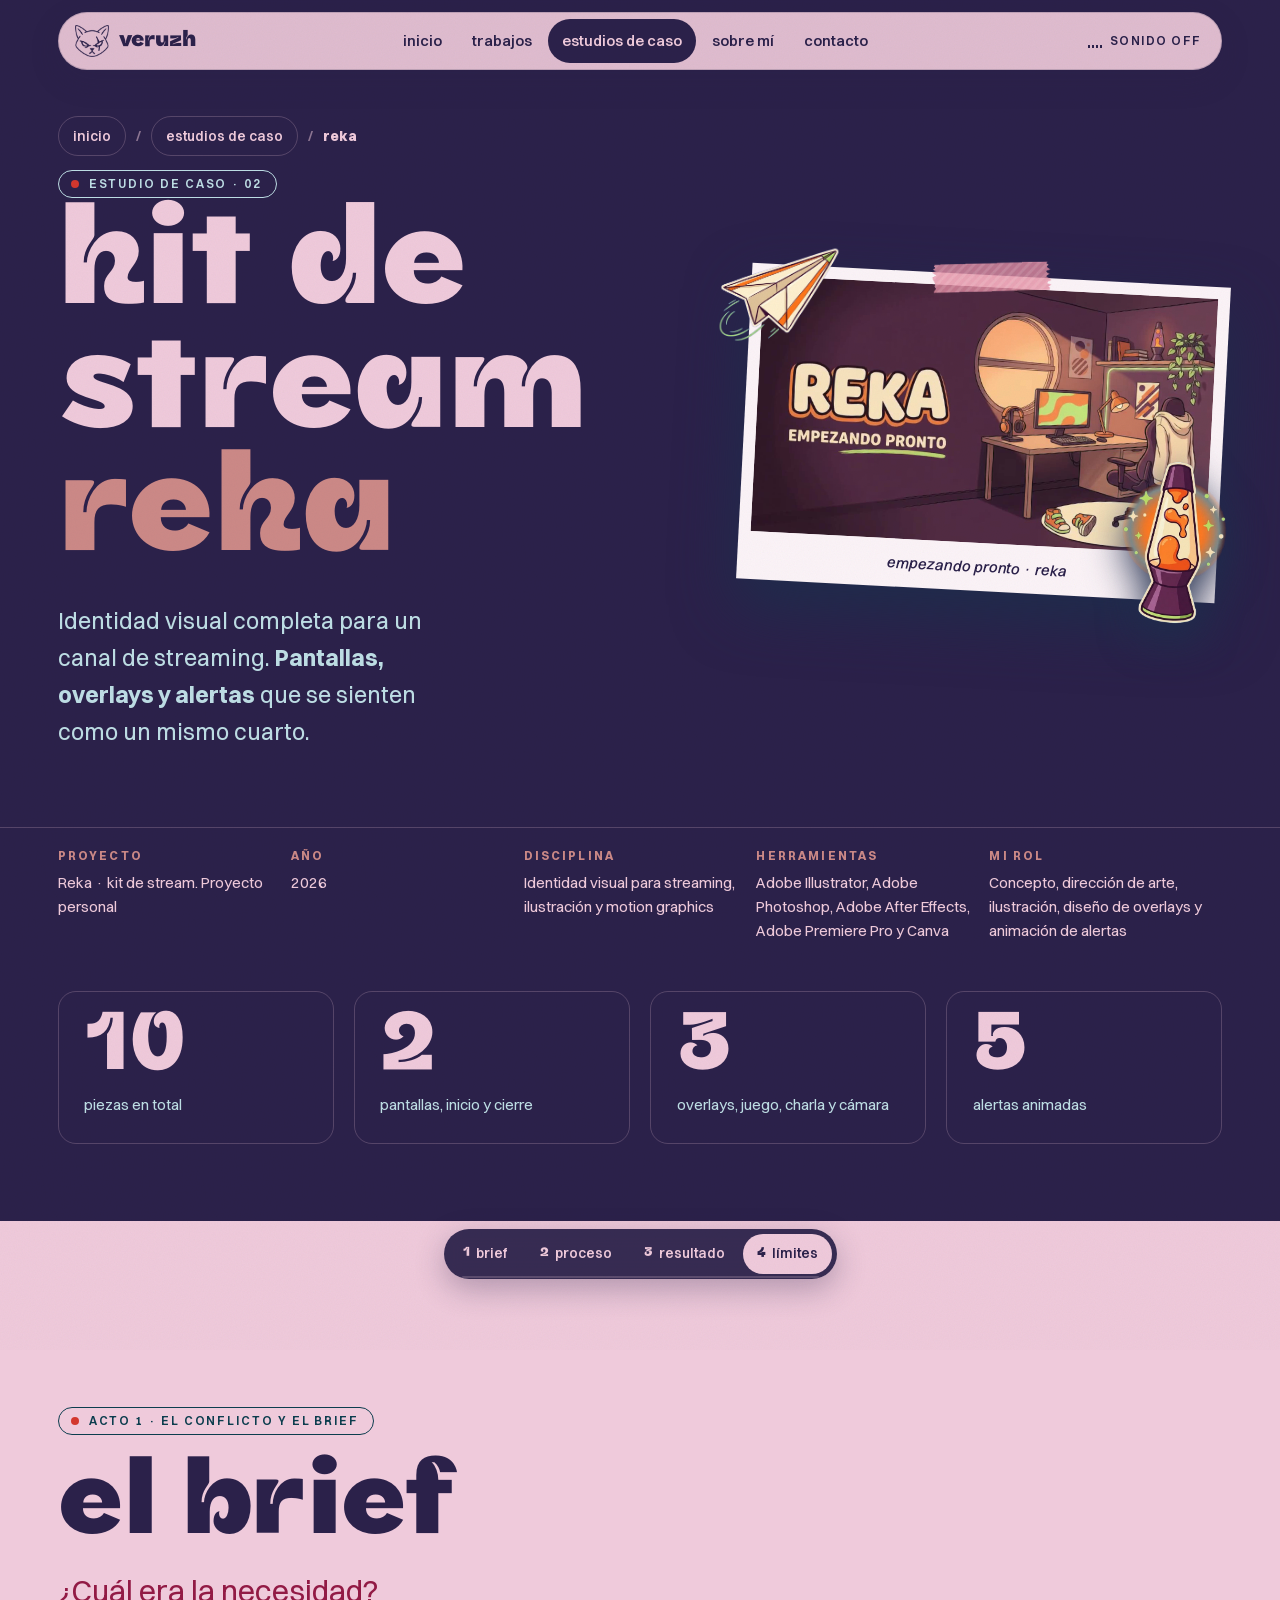
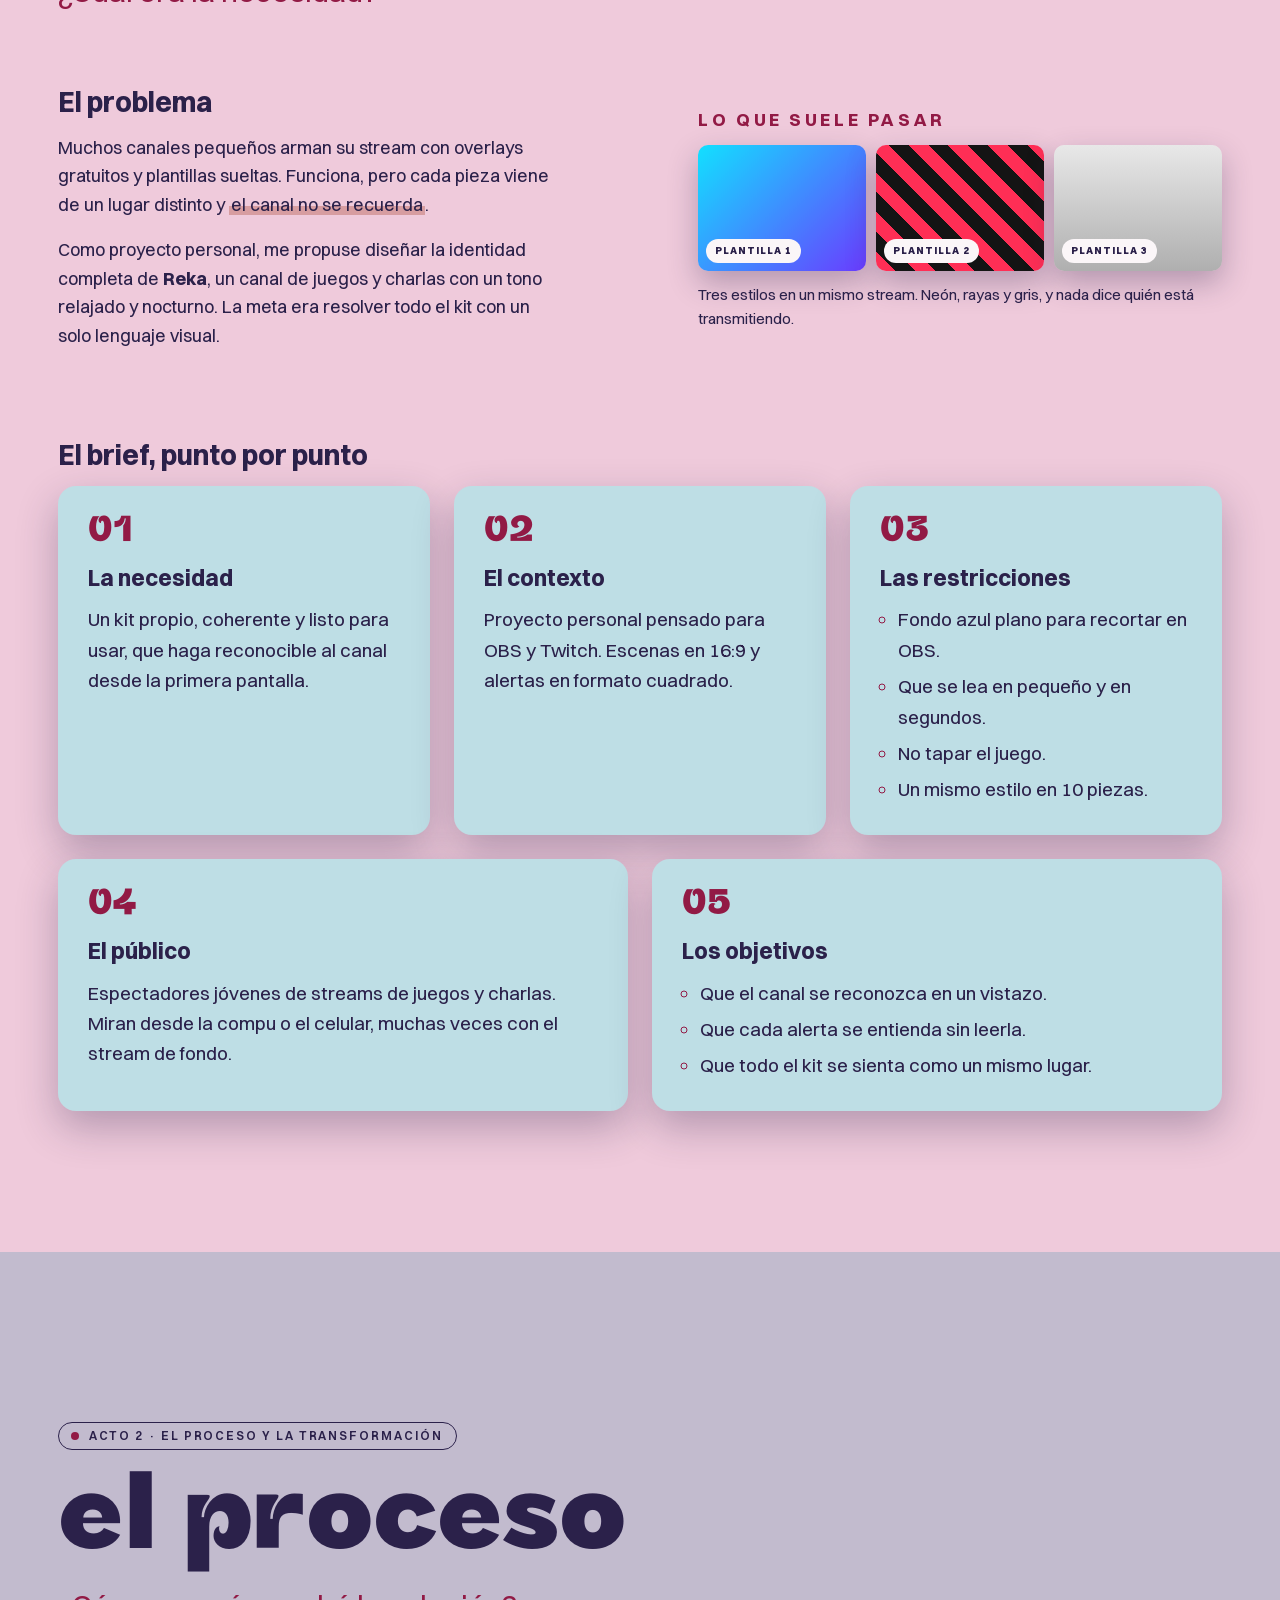
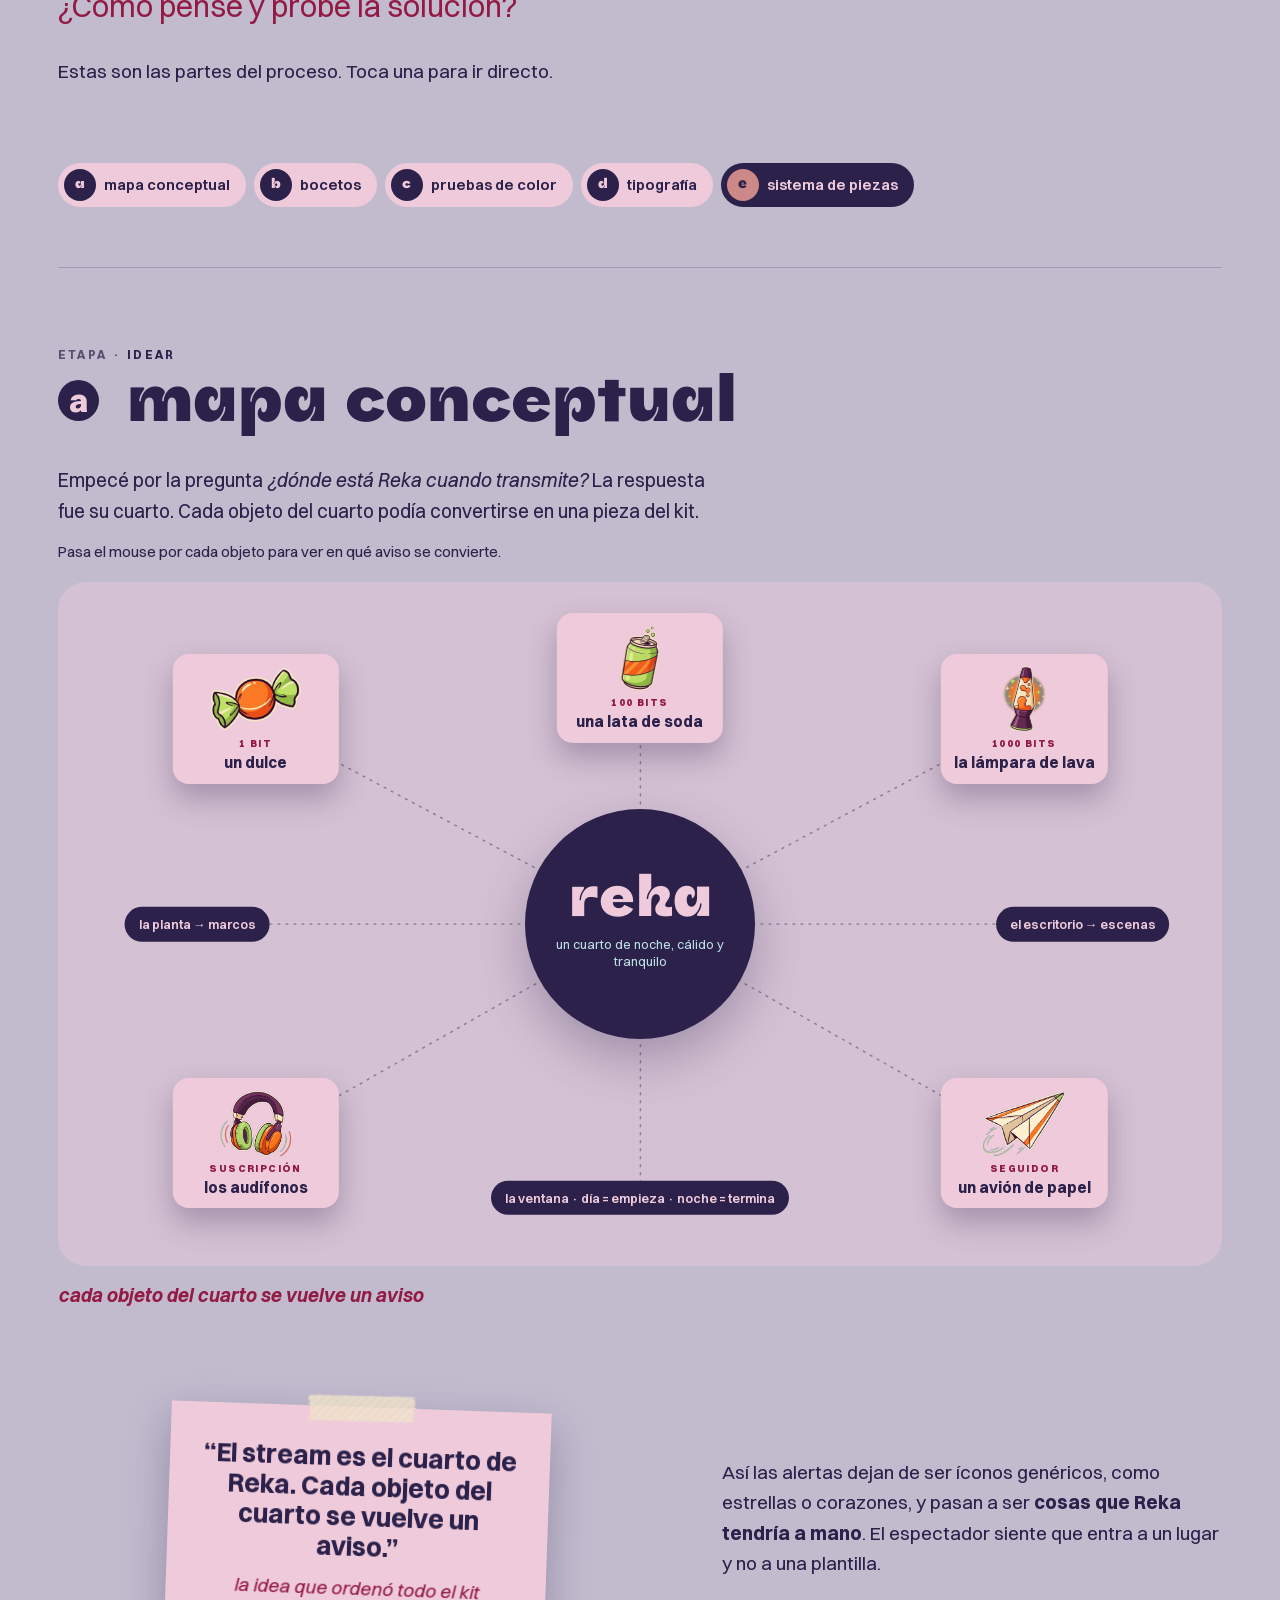
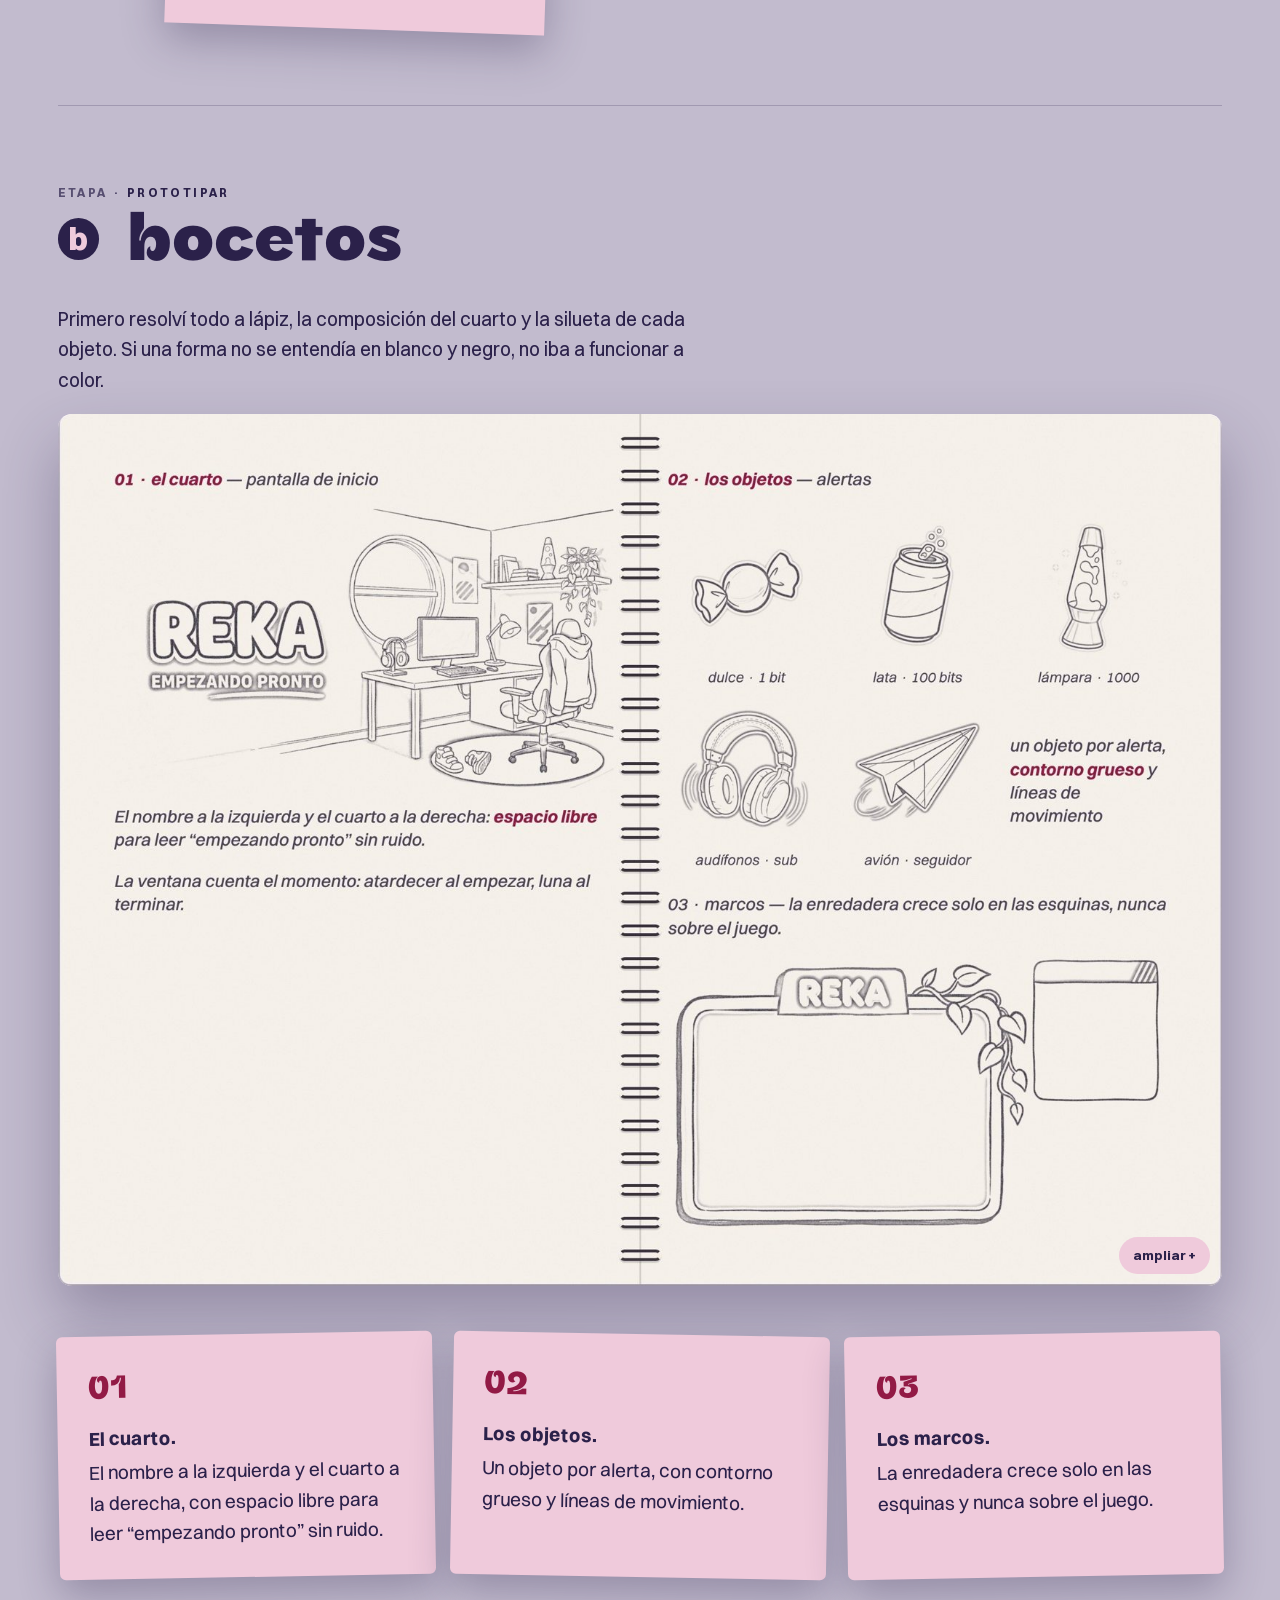
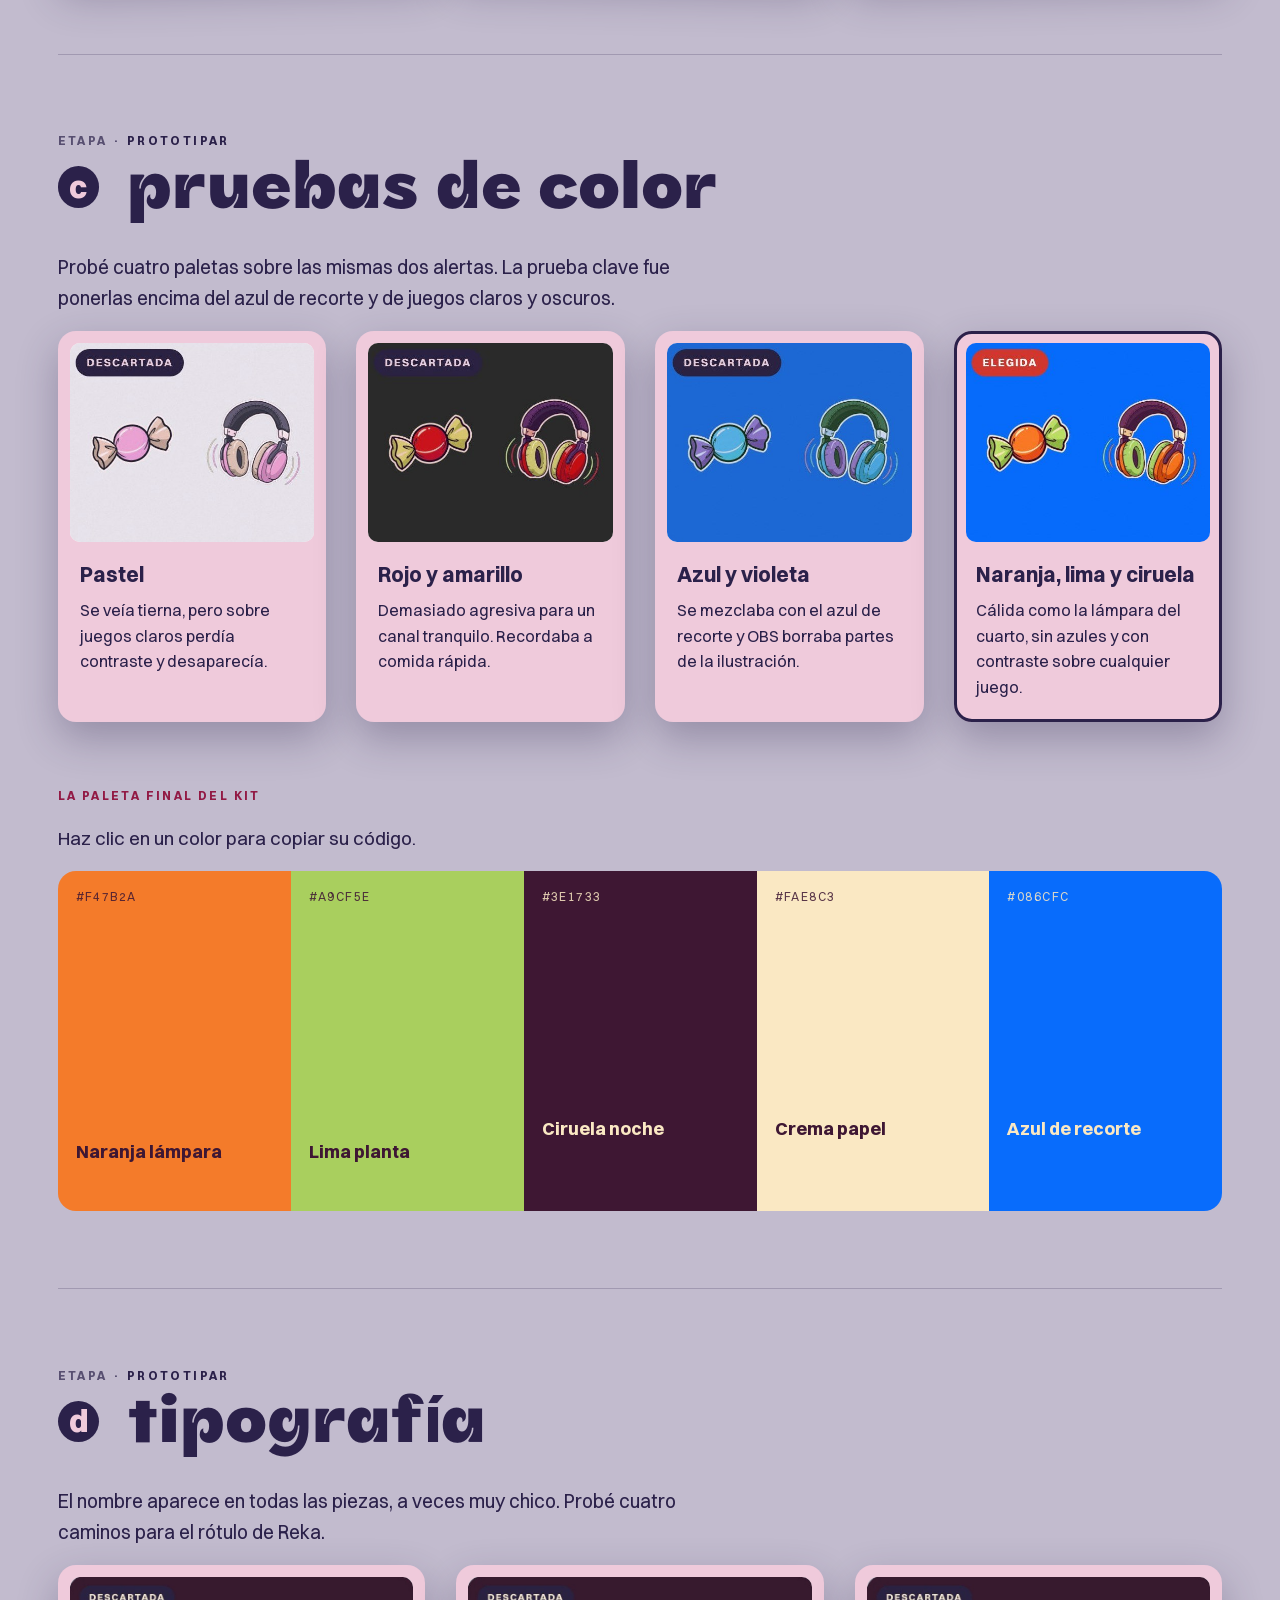
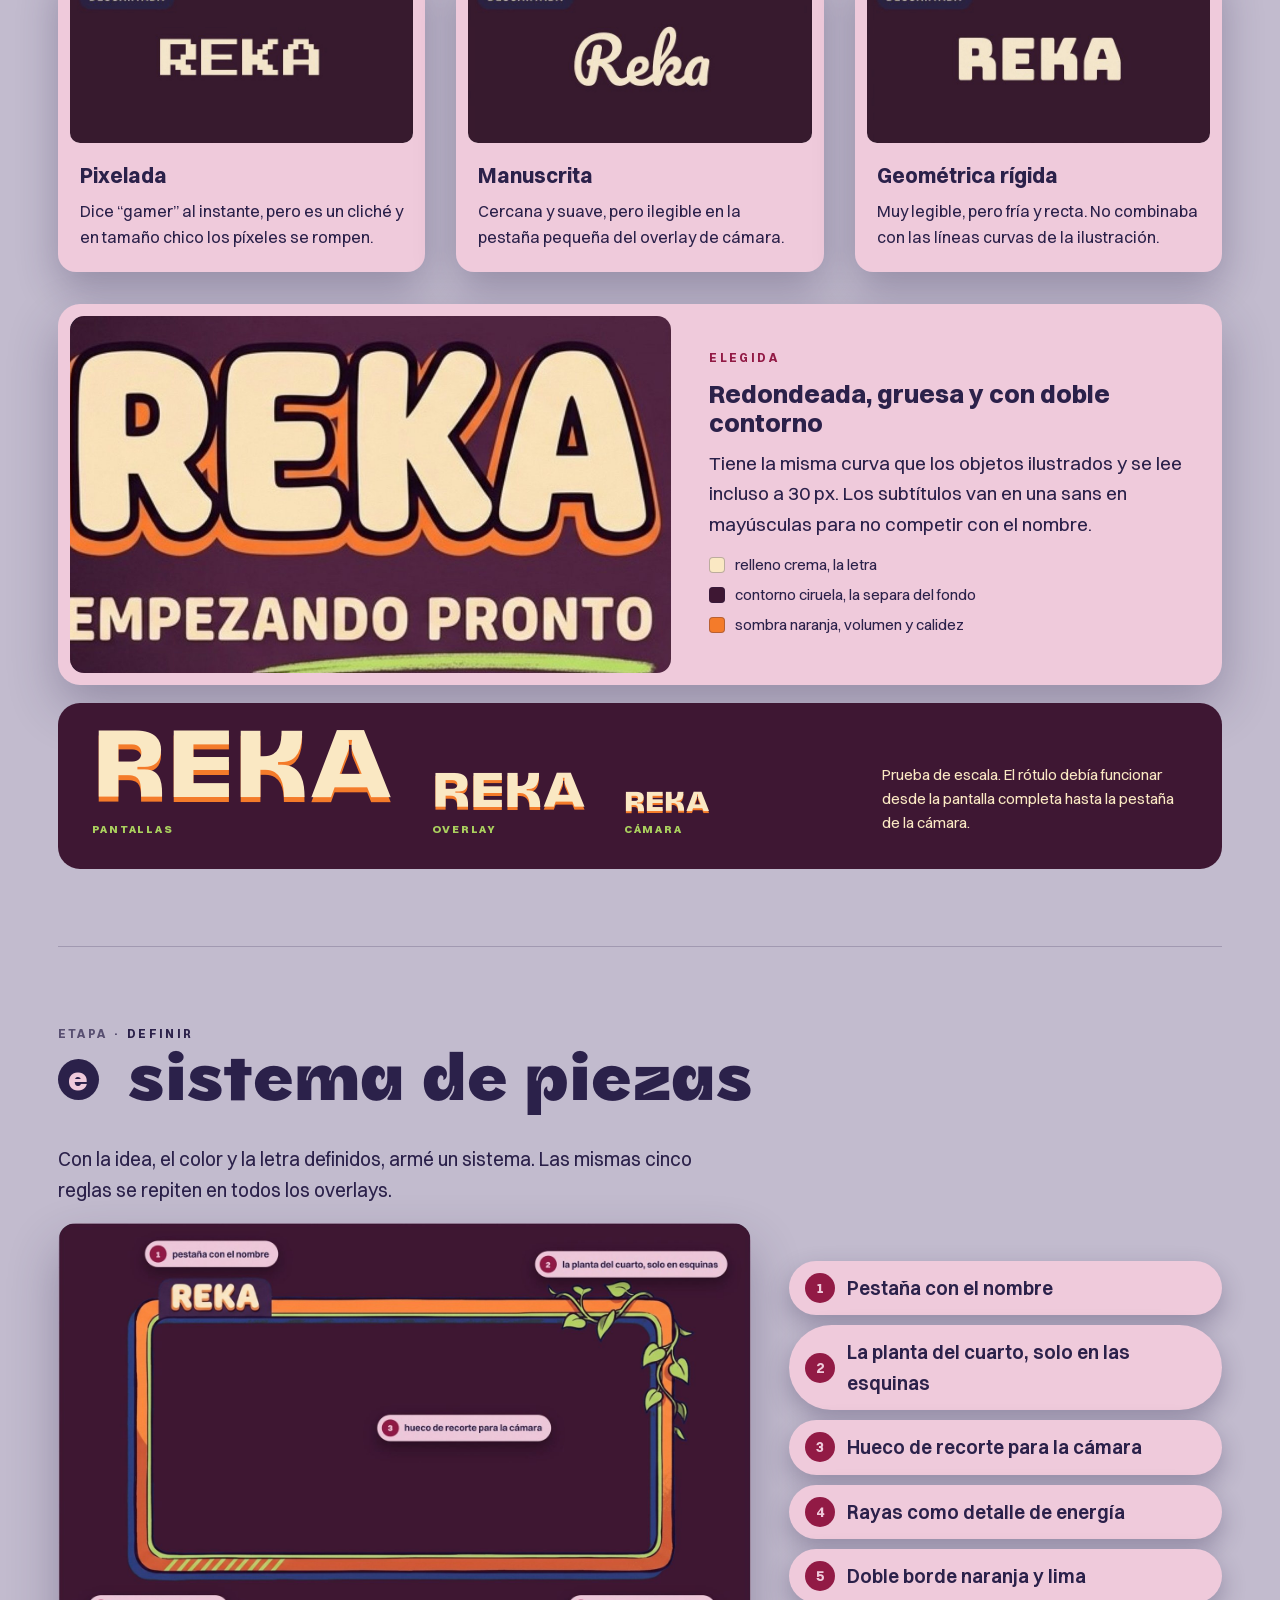
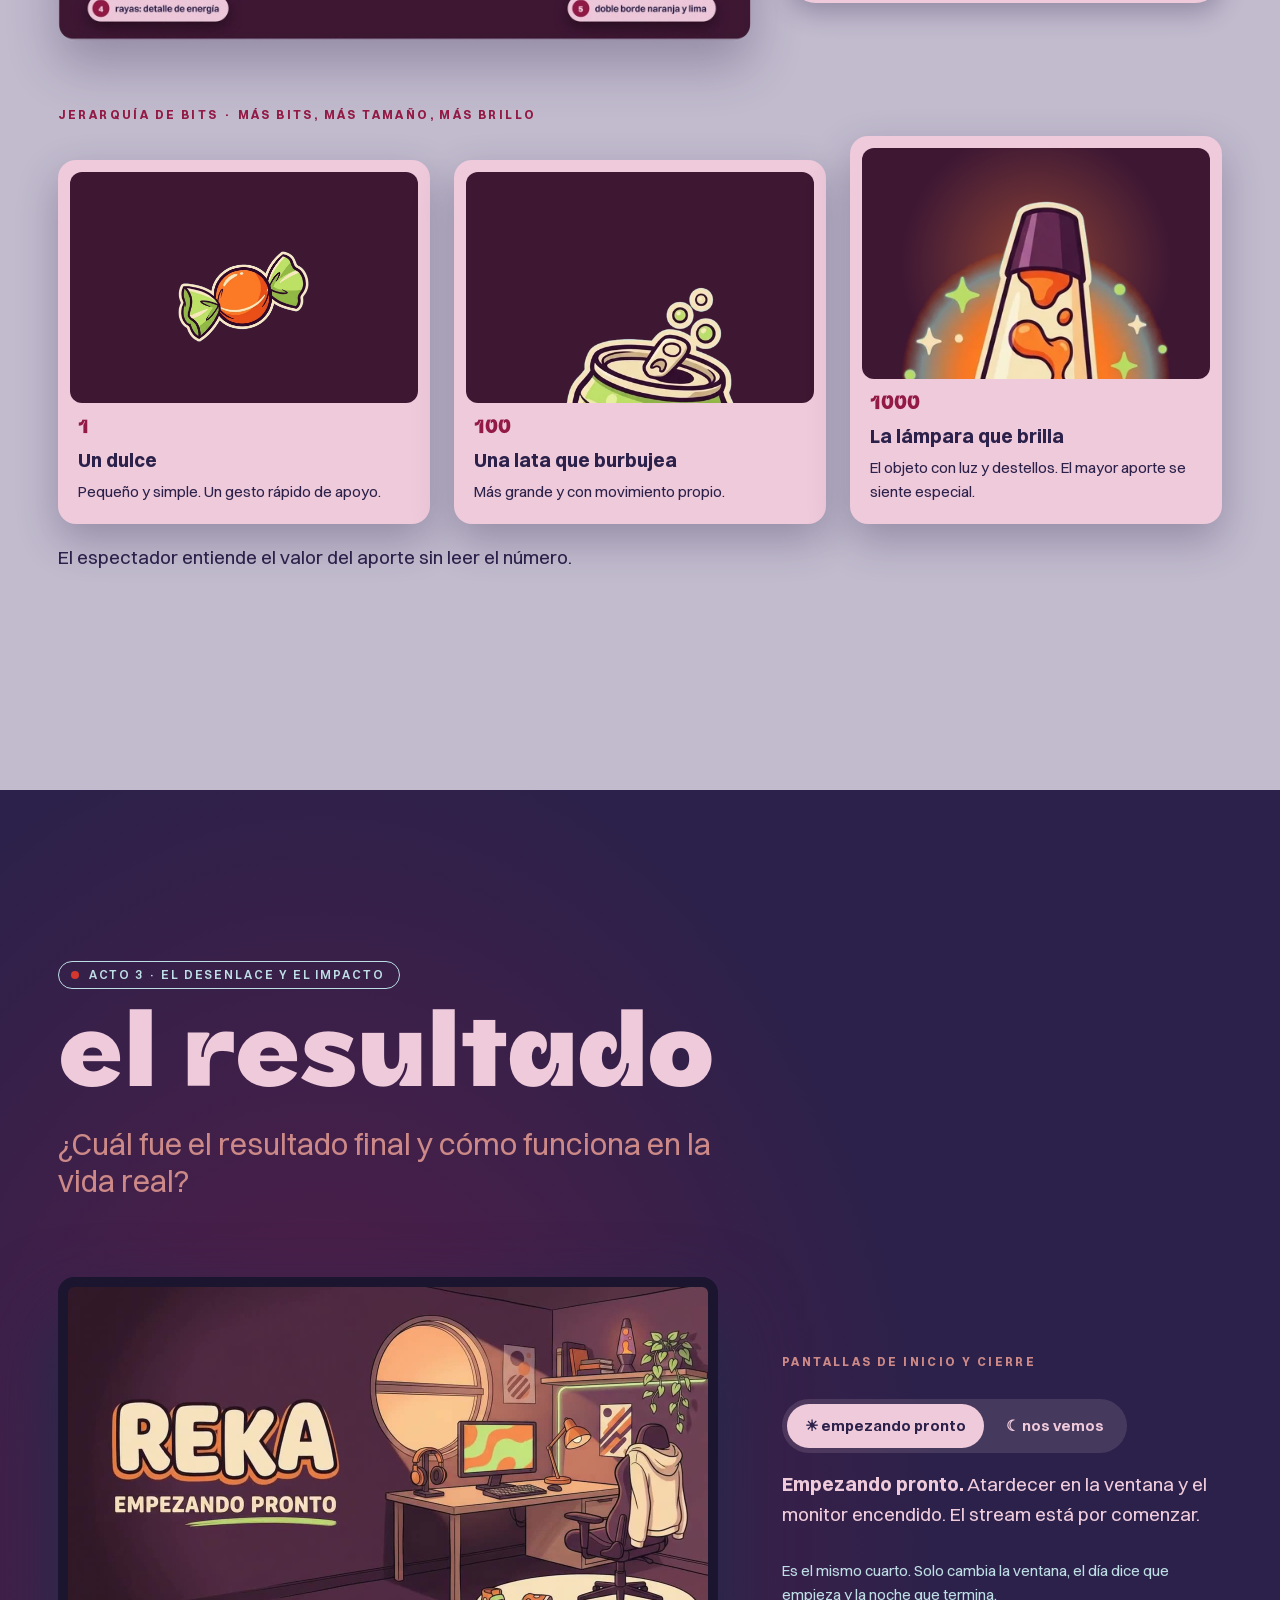
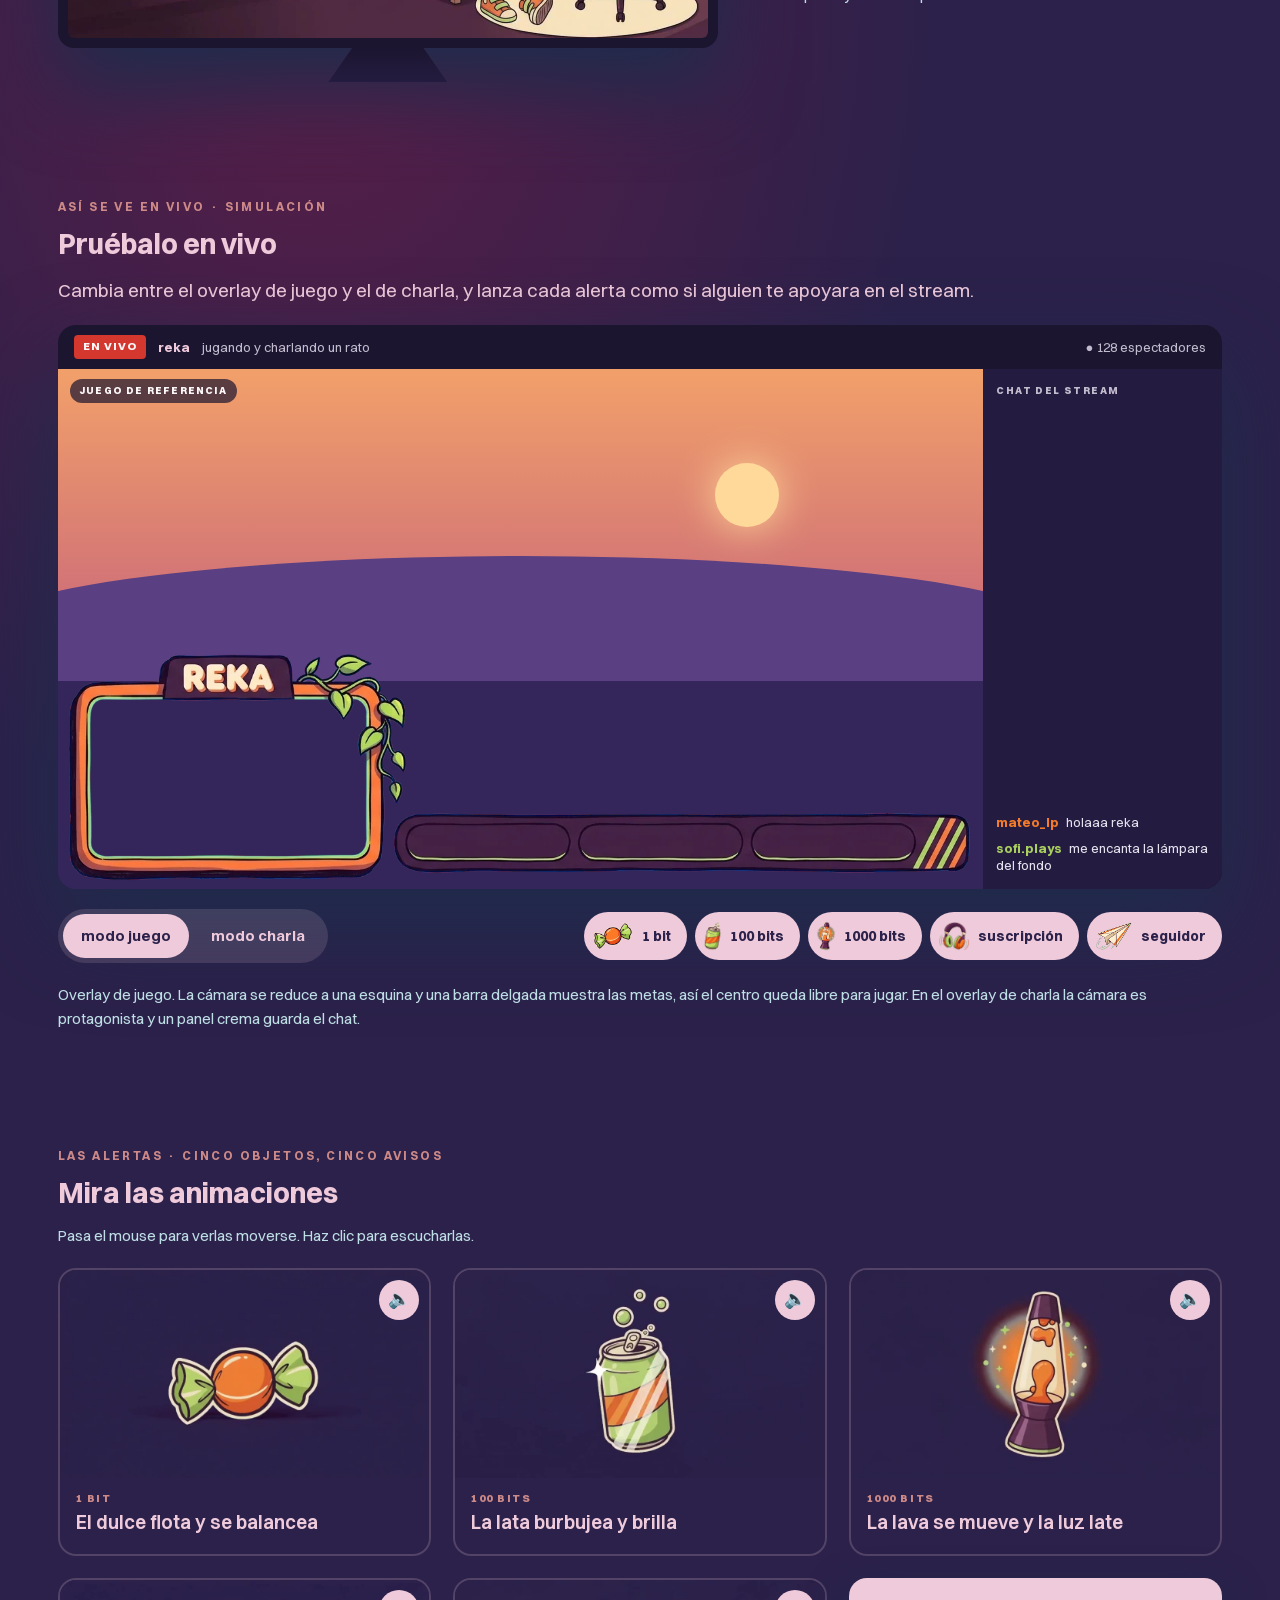
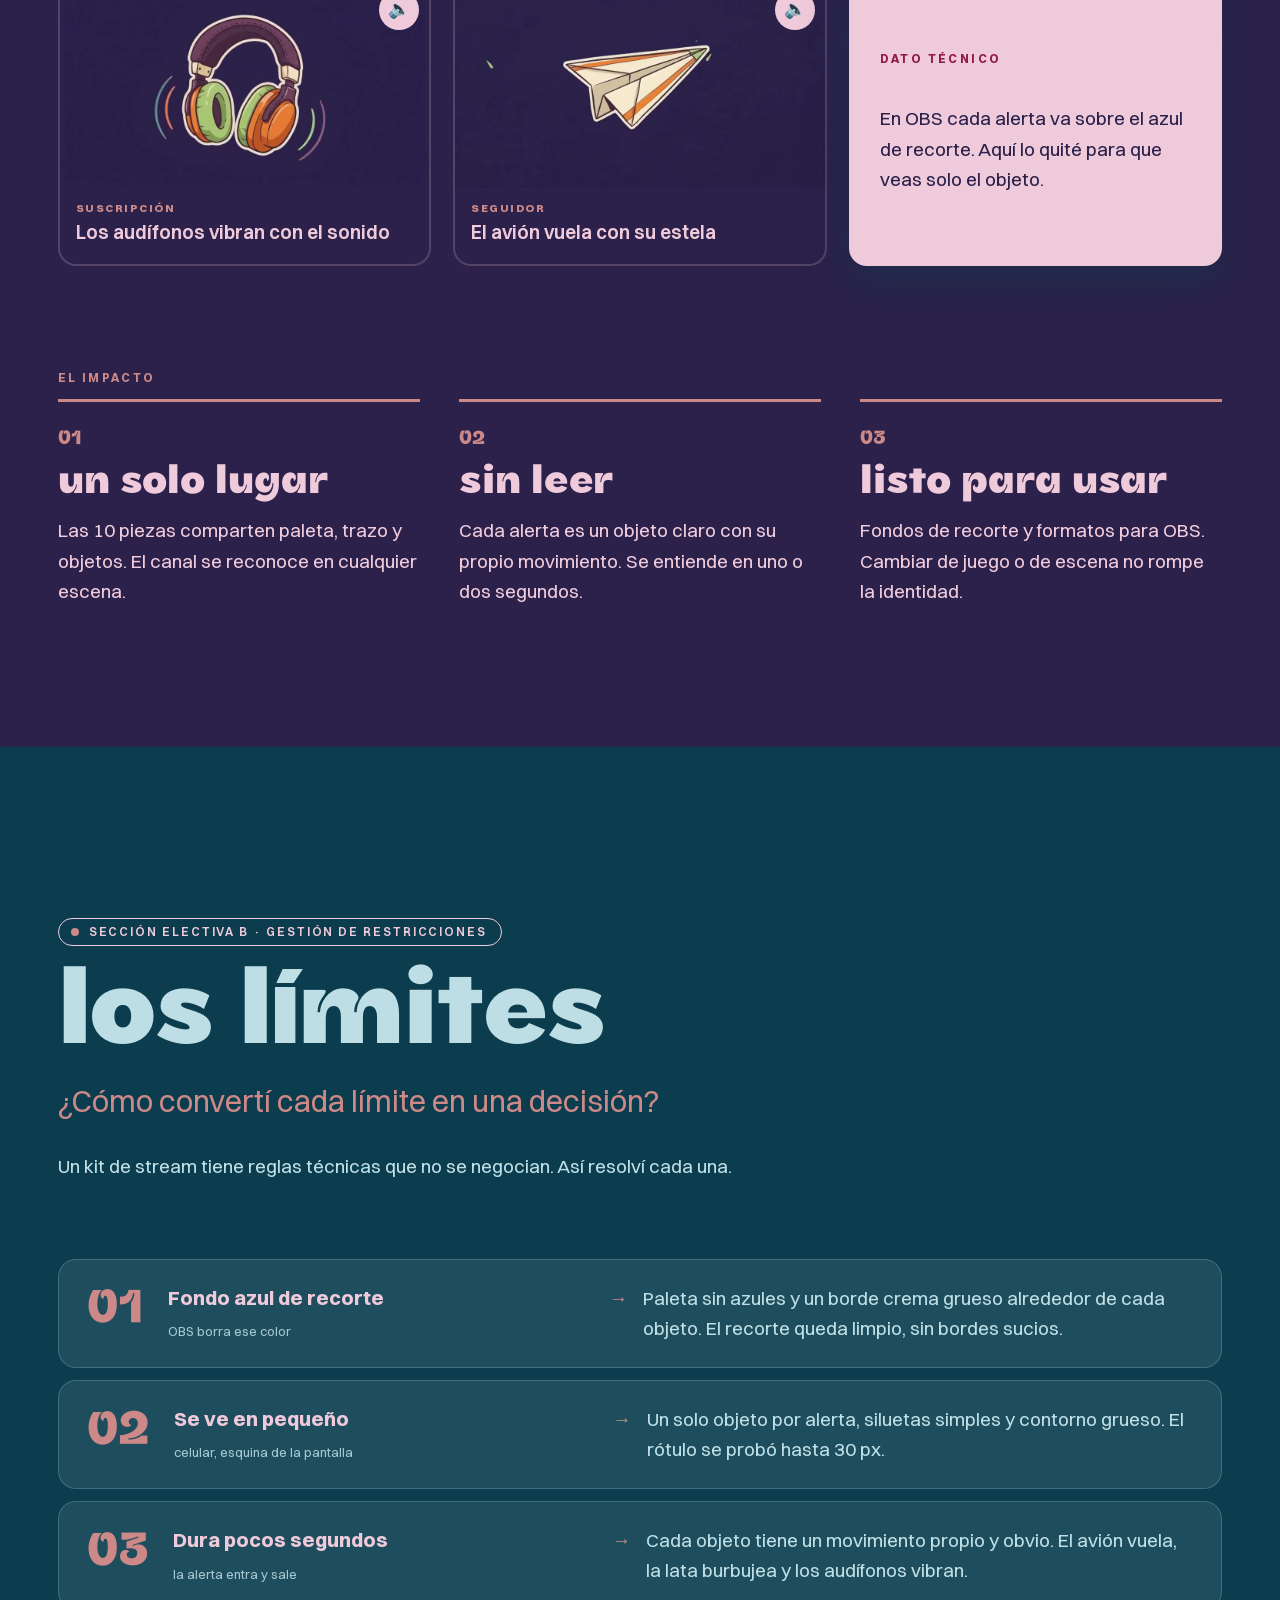
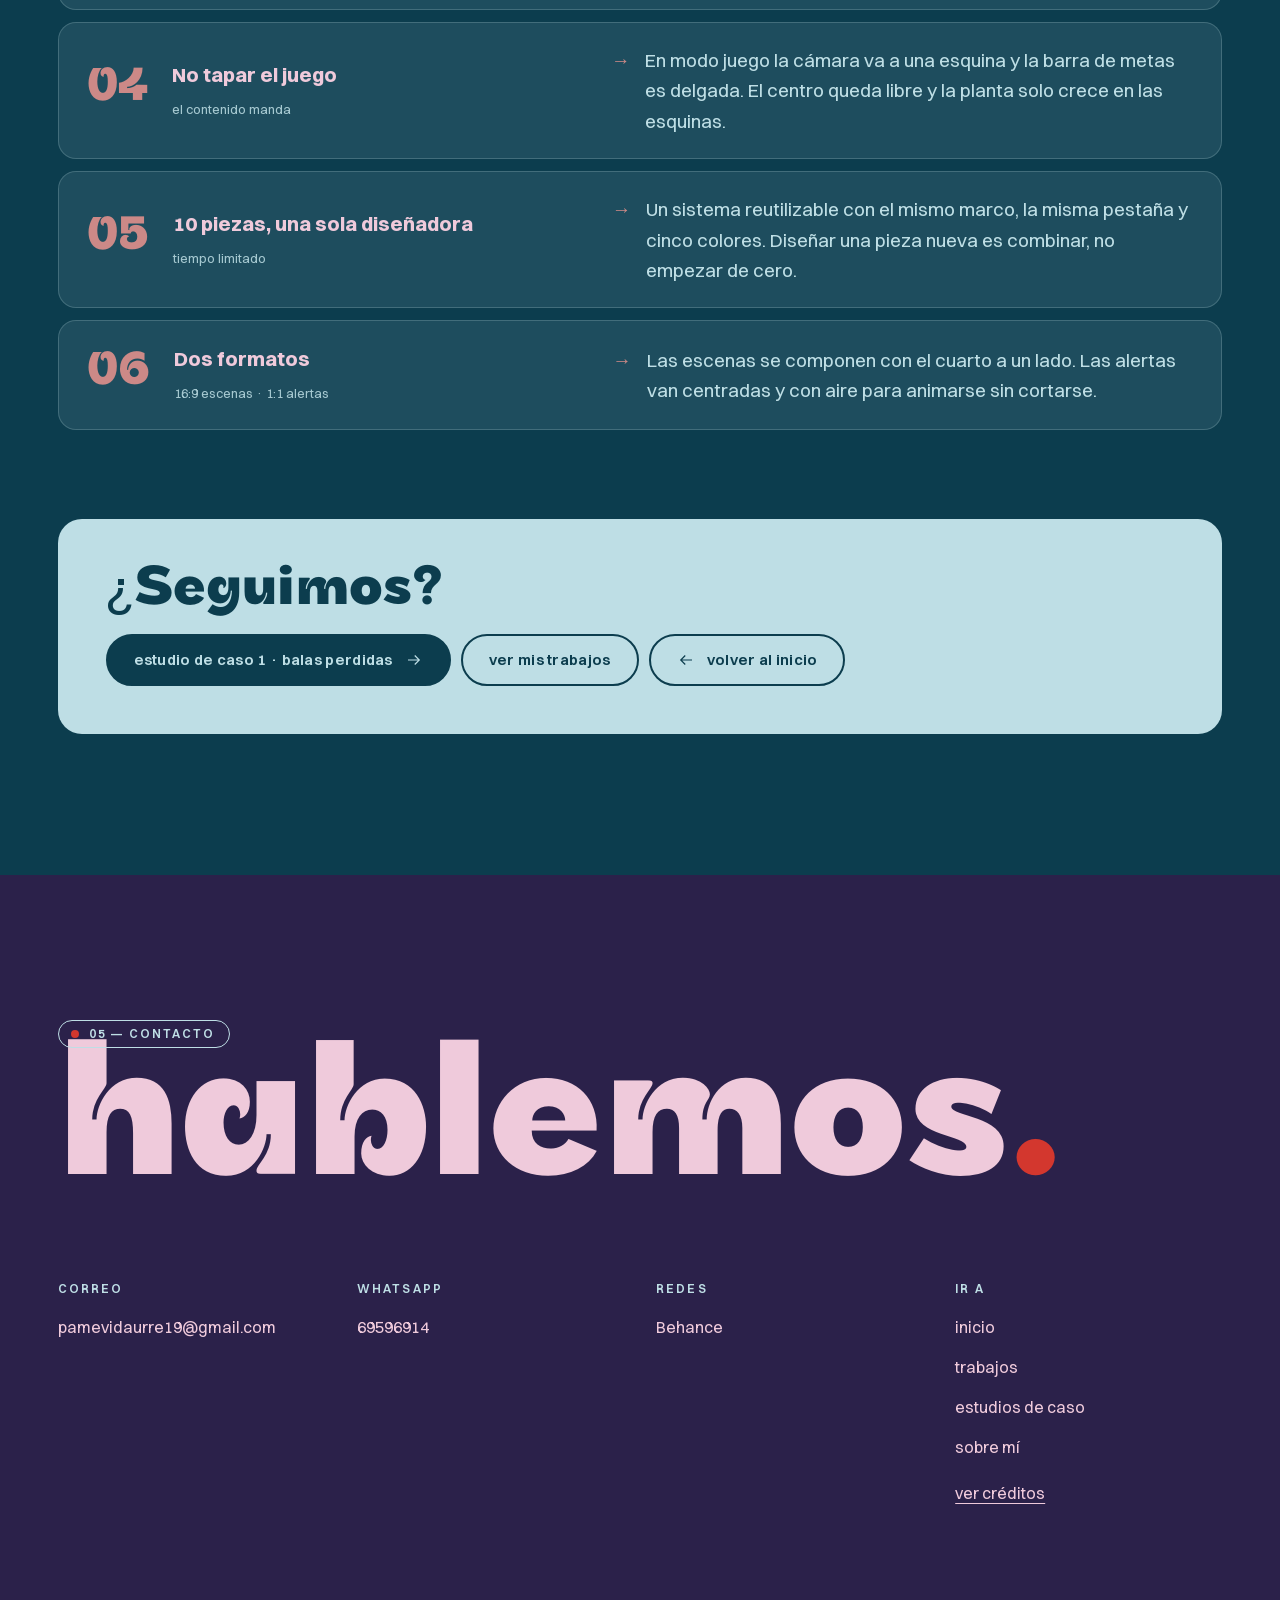
==== estudio-de-caso-2.html @ 67e9c64d "Estudio de caso 2: Reka, kit de stream + link de Behance" ====
<!DOCTYPE html>
<html lang="es">
<head>
  <meta charset="UTF-8">
  <meta name="viewport" content="width=device-width, initial-scale=1, viewport-fit=cover">
  <title>Reka · kit de stream · estudio de caso · veruzh</title>
  <meta name="description" content="Estudio de caso: identidad visual completa para Reka, un canal de streaming. Pantallas, overlays y alertas animadas, por Verónica Vidaurre (veruzh).">
  <meta name="theme-color" content="#2B214A">
  <link rel="icon" href="assets/img/logo/favicon.png">
  <link rel="stylesheet" href="css/base.css">
  <link rel="stylesheet" href="css/caso.css">
  <link rel="stylesheet" href="css/caso2.css">
</head>
<!--
  ESTUDIO DE CASO 2 · Reka, kit de stream
  Misma estructura que el caso 1 (pedida en el PDF de requisitos):
    · Ficha técnica de cabecera
    · Acto 1  El conflicto y el brief      → ¿Cuál era la necesidad?
    · Acto 2  El proceso y transformación  → ¿Cómo pensé y probé la solución?
    · Acto 3  El desenlace y el impacto    → ¿Cómo funciona en la vida real?
    · Sección electiva B · Gestión de restricciones
  Los estilos compartidos están en caso.css; los propios de esta página en caso2.css.
  Los colores del KIT (naranja, lima, ciruela, crema) son contenido del
  proyecto; la interfaz de la web sigue usando solo tu paleta.
-->
<body data-pagina="caso" class="tema-rosa">
<main class="caso caso2">

  <!-- ═══ PORTADA DEL CASO + FICHA TÉCNICA ═══ -->
  <header class="caso-hero tema-indigo">
    <div class="contenedor caso-hero__grid">
      <div class="caso-hero__texto">
        <nav class="migas" aria-label="Estás aquí">
          <a href="index.html">inicio</a><span aria-hidden="true">/</span>
          <a href="index.html#casos">estudios de caso</a><span aria-hidden="true">/</span>
          <span aria-current="page">reka</span>
        </nav>
        <p class="etiqueta">estudio de caso · 02</p>
        <h1 class="titulo-xl caso-hero__titulo"><span class="barrido">kit de</span> <span class="barrido">stream</span> <span class="barrido reka-nombre">reka</span></h1>
        <p class="caso-hero__bajada revela">Identidad visual completa para un canal de streaming. <b>Pantallas, overlays y alertas</b> que se sienten como un mismo cuarto.</p>
      </div>
      <div class="revela reka-hero__foto" data-retraso="1">
        <figure class="polaroid polaroid--hero">
          <video class="reka-hero__video" src="assets/video/reka-pantalla-inicio.mp4" poster="assets/img/posters/reka-pantalla-inicio.jpg" muted loop playsinline autoplay preload="metadata" aria-label="Pantalla de inicio animada del kit Reka"></video>
          <figcaption>empezando pronto · reka</figcaption>
        </figure>
        <img class="reka-hero__lampara flotar" src="assets/img/reka/lampara.webp" alt="" aria-hidden="true" width="373" height="560">
        <img class="reka-hero__avion" src="assets/img/reka/avion.webp" alt="" aria-hidden="true" width="560" height="442">
      </div>
    </div>

    <!-- Ficha técnica de cabecera (requisito 3 del PDF) -->
    <dl class="contenedor ficha-caso ficha-caso--5 revela">
      <div><dt>Proyecto</dt><dd>Reka · kit de stream. Proyecto personal</dd></div>
      <div><dt>Año</dt><dd>2026</dd></div>
      <div><dt>Disciplina</dt><dd>Identidad visual para streaming, ilustración y motion graphics</dd></div>
      <div><dt>Herramientas</dt><dd>Adobe Illustrator, Adobe Photoshop, Adobe After Effects, Adobe Premiere Pro y Canva</dd></div>
      <div><dt>Mi rol</dt><dd>Concepto, dirección de arte, ilustración, diseño de overlays y animación de alertas</dd></div>
    </dl>
    <ul class="contenedor cifras">
      <li class="revela"><b data-cuenta="10">10</b><span>piezas en total</span></li>
      <li class="revela" data-retraso="1"><b data-cuenta="2">2</b><span>pantallas, inicio y cierre</span></li>
      <li class="revela" data-retraso="2"><b data-cuenta="3">3</b><span>overlays, juego, charla y cámara</span></li>
      <li class="revela" data-retraso="3"><b data-cuenta="5">5</b><span>alertas animadas</span></li>
    </ul>
  </header>

  <!-- ═══ BARRA DE ACTOS ═══ -->
  <nav class="actos" aria-label="Partes del estudio de caso">
    <div class="actos__pastilla">
      <a href="#acto1"><b>1</b> brief</a>
      <a href="#acto2"><b>2</b> proceso</a>
      <a href="#acto3"><b>3</b> resultado</a>
      <a href="#limites"><b>4</b> límites</a>
      <span class="actos__barra" aria-hidden="true"><span></span></span>
    </div>
  </nav>

  <!-- ═══════════════ ACTO 1 · EL CONFLICTO Y EL BRIEF ═══════════════ -->
  <section class="acto tema-rosa" id="acto1" data-acto="0">
    <div class="contenedor">
      <header class="acto__cabeza">
        <p class="etiqueta">acto 1 · el conflicto y el brief</p>
        <h2 class="titulo-l"><span class="barrido">el brief</span></h2>
        <p class="acto__pregunta revela">¿Cuál era la necesidad?</p>
      </header>

      <div class="problema">
        <div class="revela">
          <h3 class="subtitulo">El problema</h3>
          <p>Muchos canales pequeños arman su stream con overlays gratuitos y plantillas sueltas. Funciona, pero cada pieza viene de un lugar distinto y <mark>el canal no se recuerda</mark>.</p>
          <p>Como proyecto personal, me propuse diseñar la identidad completa de <b>Reka</b>, un canal de juegos y charlas con un tono relajado y nocturno. La meta era resolver todo el kit con un solo lenguaje visual.</p>
        </div>
        <figure class="plantillas revela" data-retraso="1">
          <p class="mini-titulo">lo que suele pasar</p>
          <div class="plantillas__fila" aria-hidden="true">
            <span class="plantilla plantilla--neon"><i>plantilla 1</i></span>
            <span class="plantilla plantilla--rayas"><i>plantilla 2</i></span>
            <span class="plantilla plantilla--gris"><i>plantilla 3</i></span>
          </div>
          <figcaption>Tres estilos en un mismo stream. Neón, rayas y gris, y nada dice quién está transmitiendo.</figcaption>
        </figure>
      </div>

      <h3 class="subtitulo revela">El brief, punto por punto</h3>
      <ol class="brief">
        <li class="ficha-brief revela">
          <span class="ficha-brief__n">01</span>
          <h4>La necesidad</h4>
          <p>Un kit propio, coherente y listo para usar, que haga reconocible al canal desde la primera pantalla.</p>
        </li>
        <li class="ficha-brief revela" data-retraso="1">
          <span class="ficha-brief__n">02</span>
          <h4>El contexto</h4>
          <p>Proyecto personal pensado para OBS y Twitch. Escenas en 16:9 y alertas en formato cuadrado.</p>
        </li>
        <li class="ficha-brief revela" data-retraso="2">
          <span class="ficha-brief__n">03</span>
          <h4>Las restricciones</h4>
          <ul>
            <li>Fondo azul plano para recortar en OBS.</li>
            <li>Que se lea en pequeño y en segundos.</li>
            <li>No tapar el juego.</li>
            <li>Un mismo estilo en 10 piezas.</li>
          </ul>
        </li>
        <li class="ficha-brief revela">
          <span class="ficha-brief__n">04</span>
          <h4>El público</h4>
          <p>Espectadores jóvenes de streams de juegos y charlas. Miran desde la compu o el celular, muchas veces con el stream de fondo.</p>
        </li>
        <li class="ficha-brief revela" data-retraso="1">
          <span class="ficha-brief__n">05</span>
          <h4>Los objetivos</h4>
          <ul>
            <li>Que el canal se reconozca en un vistazo.</li>
            <li>Que cada alerta se entienda sin leerla.</li>
            <li>Que todo el kit se sienta como un mismo lugar.</li>
          </ul>
        </li>
      </ol>
    </div>
  </section>

  <!-- ═══════════════ ACTO 2 · EL PROCESO ═══════════════ -->
  <section class="acto tema-lila" id="acto2" data-acto="1">
    <div class="contenedor">
      <header class="acto__cabeza">
        <p class="etiqueta">acto 2 · el proceso y la transformación</p>
        <h2 class="titulo-l"><span class="barrido">el proceso</span></h2>
        <p class="acto__pregunta revela">¿Cómo pensé y probé la solución?</p>
        <p class="revela">Estas son las partes del proceso. Toca una para ir directo.</p>
      </header>

      <nav class="indice revela" aria-label="Partes del proceso">
        <a href="#mapa"><b>a</b> mapa conceptual</a>
        <a href="#bocetos"><b>b</b> bocetos</a>
        <a href="#color"><b>c</b> pruebas de color</a>
        <a href="#tipografia"><b>d</b> tipografía</a>
        <a href="#sistema"><b>e</b> sistema de piezas</a>
      </nav>

      <!-- a · MAPA CONCEPTUAL: el cuarto de Reka -->
      <div class="parte" id="mapa">
        <p class="parte__etapa">idear</p>
        <h3 class="parte__titulo revela"><b>a</b> mapa conceptual</h3>
        <p class="parte__intro revela">Empecé por la pregunta <em>¿dónde está Reka cuando transmite?</em> La respuesta fue su cuarto. Cada objeto del cuarto podía convertirse en una pieza del kit.</p>
        <p class="revela pista-oscura">
          <span class="solo-mouse">Pasa el mouse por cada objeto para ver en qué aviso se convierte.</span>
          <span class="solo-tactil">Toca cada objeto para ver en qué aviso se convierte.</span>
        </p>
        <div class="cuarto revela" data-cuarto>
          <svg class="cuarto__lineas" viewBox="0 0 100 100" preserveAspectRatio="none" aria-hidden="true">
            <line x1="50" y1="50" x2="17" y2="20"/><line x1="50" y1="50" x2="50" y2="14"/><line x1="50" y1="50" x2="83" y2="20"/>
            <line x1="50" y1="50" x2="17" y2="82"/><line x1="50" y1="50" x2="83" y2="82"/>
            <line x1="50" y1="50" x2="12" y2="50"/><line x1="50" y1="50" x2="88" y2="50"/><line x1="50" y1="50" x2="50" y2="90"/>
          </svg>
          <div class="cuarto__centro"><b>reka</b><span>un cuarto de noche, cálido y tranquilo</span></div>
          <button type="button" class="objeto-mapa" style="--x:17%;--y:20%" data-dice="Un dulce pequeño y simple. Es un gesto rápido de apoyo."><img src="assets/img/reka/dulce.webp" alt="" width="560" height="400"><small>1 bit</small><b>un dulce</b></button>
          <button type="button" class="objeto-mapa" style="--x:50%;--y:14%" data-dice="Una lata de soda que burbujea. Más grande y con movimiento propio."><img src="assets/img/reka/lata.webp" alt="" width="352" height="560"><small>100 bits</small><b>una lata de soda</b></button>
          <button type="button" class="objeto-mapa" style="--x:83%;--y:20%" data-dice="La lámpara de lava brilla. El mayor aporte se siente especial."><img src="assets/img/reka/lampara.webp" alt="" width="373" height="560"><small>1000 bits</small><b>la lámpara de lava</b></button>
          <button type="button" class="objeto-mapa" style="--x:17%;--y:82%" data-dice="Los audífonos vibran con el sonido cuando alguien se suscribe."><img src="assets/img/reka/audifonos.webp" alt="" width="560" height="515"><small>suscripción</small><b>los audífonos</b></button>
          <button type="button" class="objeto-mapa" style="--x:83%;--y:82%" data-dice="Un avión de papel vuela con su estela para cada nuevo seguidor."><img src="assets/img/reka/avion.webp" alt="" width="560" height="442"><small>seguidor</small><b>un avión de papel</b></button>
          <span class="chip-mapa" style="--x:12%;--y:50%">la planta → marcos</span>
          <span class="chip-mapa" style="--x:88%;--y:50%">el escritorio → escenas</span>
          <span class="chip-mapa" style="--x:50%;--y:90%">la ventana · día = empieza · noche = termina</span>
        </div>
        <p class="cuarto__nota" aria-live="polite">cada objeto del cuarto se vuelve un aviso</p>

        <div class="dos dos--insight">
          <blockquote class="nota-cinta revela">
            <p>“El stream es el cuarto de Reka. Cada objeto del cuarto se vuelve un aviso.”</p>
            <cite>la idea que ordenó todo el kit</cite>
          </blockquote>
          <p class="revela" data-retraso="1">Así las alertas dejan de ser íconos genéricos, como estrellas o corazones, y pasan a ser <b>cosas que Reka tendría a mano</b>. El espectador siente que entra a un lugar y no a una plantilla.</p>
        </div>
      </div>

      <!-- b · BOCETOS -->
      <div class="parte" id="bocetos">
        <p class="parte__etapa">prototipar</p>
        <h3 class="parte__titulo revela"><b>b</b> bocetos</h3>
        <p class="parte__intro revela">Primero resolví todo a lápiz, la composición del cuarto y la silueta de cada objeto. Si una forma no se entendía en blanco y negro, no iba a funcionar a color.</p>
        <button type="button" class="libreta revela" data-ampliar="assets/img/reka/bocetos.jpg" data-cursor="ampliar" aria-label="Ampliar los bocetos del cuaderno">
          <img src="assets/img/reka/bocetos.jpg" alt="Cuaderno abierto con bocetos a lápiz. A la izquierda el cuarto con el nombre Reka; a la derecha el dulce, la lata, la lámpara, los audífonos, el avión y un marco con una enredadera" loading="lazy" width="1600" height="1198">
          <span class="mockup__lupa" aria-hidden="true">ampliar +</span>
        </button>
        <ol class="hallazgos hallazgos--3">
          <li class="papel revela"><b>01</b><strong>El cuarto.</strong> El nombre a la izquierda y el cuarto a la derecha, con espacio libre para leer “empezando pronto” sin ruido.</li>
          <li class="papel revela" data-retraso="1"><b>02</b><strong>Los objetos.</strong> Un objeto por alerta, con contorno grueso y líneas de movimiento.</li>
          <li class="papel revela" data-retraso="2"><b>03</b><strong>Los marcos.</strong> La enredadera crece solo en las esquinas y nunca sobre el juego.</li>
        </ol>
      </div>

      <!-- c · PRUEBAS DE COLOR -->
      <div class="parte" id="color">
        <p class="parte__etapa">prototipar</p>
        <h3 class="parte__titulo revela"><b>c</b> pruebas de color</h3>
        <p class="parte__intro revela">Probé cuatro paletas sobre las mismas dos alertas. La prueba clave fue ponerlas encima del azul de recorte y de juegos claros y oscuros.</p>
        <div class="descartes descartes--4">
          <article class="descarte revela">
            <div class="descarte__img"><img src="assets/img/reka/color-pastel.jpg" alt="Prueba en tonos pastel" loading="lazy"></div>
            <h4>Pastel</h4><p>Se veía tierna, pero sobre juegos claros perdía contraste y desaparecía.</p>
          </article>
          <article class="descarte revela" data-retraso="1">
            <div class="descarte__img"><img src="assets/img/reka/color-rojo-amarillo.jpg" alt="Prueba en rojo y amarillo" loading="lazy"></div>
            <h4>Rojo y amarillo</h4><p>Demasiado agresiva para un canal tranquilo. Recordaba a comida rápida.</p>
          </article>
          <article class="descarte revela" data-retraso="2">
            <div class="descarte__img"><img src="assets/img/reka/color-azul-violeta.jpg" alt="Prueba en azul y violeta" loading="lazy"></div>
            <h4>Azul y violeta</h4><p>Se mezclaba con el azul de recorte y OBS borraba partes de la ilustración.</p>
          </article>
          <article class="descarte descarte--elegida revela" data-retraso="3">
            <div class="descarte__img"><img src="assets/img/reka/color-naranja-lima.jpg" alt="Prueba elegida en naranja, lima y ciruela" loading="lazy"></div>
            <h4>Naranja, lima y ciruela</h4><p>Cálida como la lámpara del cuarto, sin azules y con contraste sobre cualquier juego.</p>
          </article>
        </div>
        <p class="mini-titulo revela">la paleta final del kit</p>
        <p class="revela"><span class="solo-mouse">Haz clic en un color para copiar su código.</span><span class="solo-tactil">Toca un color para copiar su código.</span></p>
        <!-- Estos colores son del KIT REKA (contenido del proyecto), no de la web -->
        <ul class="paleta">
          <li style="--c:#F47B2A" data-hex="#F47B2A" class="claro"><b>Naranja lámpara</b><span>protagonista, calidez y energía</span></li>
          <li style="--c:#A9CF5E" data-hex="#A9CF5E" class="claro"><b>Lima planta</b><span>acento, la planta y los detalles</span></li>
          <li style="--c:#3E1733" data-hex="#3E1733"><b>Ciruela noche</b><span>contornos y fondos, reemplaza al negro</span></li>
          <li style="--c:#FAE8C3" data-hex="#FAE8C3" class="claro"><b>Crema papel</b><span>textos y borde que separa del fondo</span></li>
          <li style="--c:#086CFC" data-hex="#086CFC"><b>Azul de recorte</b><span>solo técnico, OBS lo vuelve transparente</span></li>
        </ul>
      </div>

      <!-- d · TIPOGRAFÍA -->
      <div class="parte" id="tipografia">
        <p class="parte__etapa">prototipar</p>
        <h3 class="parte__titulo revela"><b>d</b> tipografía</h3>
        <p class="parte__intro revela">El nombre aparece en todas las piezas, a veces muy chico. Probé cuatro caminos para el rótulo de Reka.</p>
        <div class="descartes">
          <article class="descarte revela">
            <div class="descarte__img descarte__img--tipo"><img src="assets/img/reka/tipo-pixelada.jpg" alt="Reka en letra pixelada" loading="lazy"></div>
            <h4>Pixelada</h4><p>Dice “gamer” al instante, pero es un cliché y en tamaño chico los píxeles se rompen.</p>
          </article>
          <article class="descarte revela" data-retraso="1">
            <div class="descarte__img descarte__img--tipo"><img src="assets/img/reka/tipo-manuscrita.jpg" alt="Reka en letra manuscrita" loading="lazy"></div>
            <h4>Manuscrita</h4><p>Cercana y suave, pero ilegible en la pestaña pequeña del overlay de cámara.</p>
          </article>
          <article class="descarte revela" data-retraso="2">
            <div class="descarte__img descarte__img--tipo"><img src="assets/img/reka/tipo-geometrica.jpg" alt="Reka en letra geométrica rígida" loading="lazy"></div>
            <h4>Geométrica rígida</h4><p>Muy legible, pero fría y recta. No combinaba con las líneas curvas de la ilustración.</p>
          </article>
        </div>
        <div class="tipo-elegida revela">
          <img src="assets/img/reka/tipo-reka.jpg" alt="Rótulo final: REKA en letra redondeada, gruesa, color crema con contorno ciruela y sombra naranja, y debajo EMPEZANDO PRONTO" loading="lazy">
          <div>
            <p class="mini-titulo">elegida</p>
            <h4>Redondeada, gruesa y con doble contorno</h4>
            <p>Tiene la misma curva que los objetos ilustrados y se lee incluso a 30 px. Los subtítulos van en una sans en mayúsculas para no competir con el nombre.</p>
            <ul class="capas-letra">
              <li><i style="--c:#FAE8C3"></i>relleno crema, la letra</li>
              <li><i style="--c:#3E1733"></i>contorno ciruela, la separa del fondo</li>
              <li><i style="--c:#F47B2A"></i>sombra naranja, volumen y calidez</li>
            </ul>
          </div>
        </div>
        <!-- prueba de escala hecha en HTML: el mismo rótulo a tres tamaños -->
        <div class="escala revela">
          <span class="escala__reka" style="--t:clamp(46px,7vw,104px)">REKA<small>pantallas</small></span>
          <span class="escala__reka" style="--t:clamp(28px,3.6vw,50px)">REKA<small>overlay</small></span>
          <span class="escala__reka" style="--t:clamp(18px,2vw,28px)">REKA<small>cámara</small></span>
          <p>Prueba de escala. El rótulo debía funcionar desde la pantalla completa hasta la pestaña de la cámara.</p>
        </div>
      </div>

      <!-- e · SISTEMA DE PIEZAS -->
      <div class="parte" id="sistema">
        <p class="parte__etapa">definir</p>
        <h3 class="parte__titulo revela"><b>e</b> sistema de piezas</h3>
        <p class="parte__intro revela">Con la idea, el color y la letra definidos, armé un sistema. Las mismas cinco reglas se repiten en todos los overlays.</p>
        <div class="sistema">
          <button type="button" class="sistema__img revela" data-ampliar="assets/img/reka/sistema.jpg" data-cursor="ampliar" aria-label="Ampliar el marco del sistema">
            <img src="assets/img/reka/sistema.jpg" alt="Marco del overlay con cinco notas: pestaña con el nombre, la planta solo en esquinas, hueco de recorte para la cámara, rayas de energía y doble borde naranja y lima" loading="lazy" width="1600" height="964">
          </button>
          <ol class="reglas revela" data-retraso="1">
            <li><b>1</b>Pestaña con el nombre</li>
            <li><b>2</b>La planta del cuarto, solo en las esquinas</li>
            <li><b>3</b>Hueco de recorte para la cámara</li>
            <li><b>4</b>Rayas como detalle de energía</li>
            <li><b>5</b>Doble borde naranja y lima</li>
          </ol>
        </div>
        <p class="mini-titulo revela">jerarquía de bits · más bits, más tamaño, más brillo</p>
        <div class="jerarquia">
          <article class="revela"><div class="jerarquia__img"><img src="assets/img/reka/dulce.webp" alt="Dulce" style="--s:.45" loading="lazy"></div><small>1</small><h4>Un dulce</h4><p>Pequeño y simple. Un gesto rápido de apoyo.</p></article>
          <article class="revela" data-retraso="1"><div class="jerarquia__img"><img src="assets/img/reka/lata.webp" alt="Lata de soda" style="--s:.7" loading="lazy"></div><small>100</small><h4>Una lata que burbujea</h4><p>Más grande y con movimiento propio.</p></article>
          <article class="revela" data-retraso="2"><div class="jerarquia__img jerarquia__img--brilla"><img src="assets/img/reka/lampara.webp" alt="Lámpara de lava" style="--s:.95" loading="lazy"></div><small>1000</small><h4>La lámpara que brilla</h4><p>El objeto con luz y destellos. El mayor aporte se siente especial.</p></article>
        </div>
        <p class="revela">El espectador entiende el valor del aporte sin leer el número.</p>
      </div>
    </div>
  </section>

  <!-- ═══════════════ ACTO 3 · EL DESENLACE ═══════════════ -->
  <section class="acto tema-indigo acto--final" id="acto3" data-acto="2">
    <div class="contenedor">
      <header class="acto__cabeza">
        <p class="etiqueta">acto 3 · el desenlace y el impacto</p>
        <h2 class="titulo-l"><span class="barrido">el resultado</span></h2>
        <p class="acto__pregunta revela">¿Cuál fue el resultado final y cómo funciona en la vida real?</p>
      </header>

      <!-- Pantallas de inicio y cierre: el mismo cuarto de día y de noche -->
      <div class="pantallas">
        <div class="monitor revela">
          <div class="monitor__pantalla">
            <video class="monitor__video activo" data-pantalla="inicio" src="assets/video/reka-pantalla-inicio.mp4" poster="assets/img/posters/reka-pantalla-inicio.jpg" muted loop playsinline preload="metadata" aria-label="Pantalla de inicio: empezando pronto"></video>
            <video class="monitor__video" data-pantalla="cierre" src="assets/video/reka-pantalla-cierre.mp4" poster="assets/img/posters/reka-pantalla-cierre.jpg" muted loop playsinline preload="metadata" aria-label="Pantalla de cierre: nos vemos en el próximo stream"></video>
          </div>
          <span class="monitor__pie" aria-hidden="true"></span>
        </div>
        <div class="pantallas__texto revela" data-retraso="1">
          <p class="mini-titulo">pantallas de inicio y cierre</p>
          <div class="interruptor" role="group" aria-label="Elegir pantalla">
            <button type="button" data-ver="inicio" aria-pressed="true">☀ empezando pronto</button>
            <button type="button" data-ver="cierre" aria-pressed="false">☾ nos vemos</button>
          </div>
          <p data-texto-pantalla><b>Empezando pronto.</b> Atardecer en la ventana y el monitor encendido. El stream está por comenzar.</p>
          <p class="pista">Es el mismo cuarto. Solo cambia la ventana, el día dice que empieza y la noche que termina.</p>
        </div>
      </div>

      <!-- SIMULADOR: así se ve en vivo -->
      <div class="en-vivo">
        <div class="revela">
          <p class="mini-titulo">así se ve en vivo · simulación</p>
          <h3 class="subtitulo">Pruébalo en vivo</h3>
          <p>Cambia entre el overlay de juego y el de charla, y lanza cada alerta como si alguien te apoyara en el stream.</p>
        </div>
        <div class="reproductor-stream revela" data-simulador>
          <div class="rs__barra"><span class="rs__vivo">en vivo</span><b>reka</b><span class="rs__titulo">jugando y charlando un rato</span><span class="rs__espect">● <span data-espect>128</span> espectadores</span></div>
          <div class="rs__cuerpo">
            <div class="rs__escena" data-modo="juego">
              <div class="rs__juego" aria-hidden="true"><i class="rs__sol"></i><i class="rs__cerro rs__cerro--1"></i><i class="rs__cerro rs__cerro--2"></i><span class="rs__etiqueta">juego de referencia</span></div>
              <img class="rs__overlay rs__overlay--juego" src="assets/img/reka/overlay-juego.webp" alt="Overlay de juego: cámara pequeña en la esquina y barra de metas" width="1376" height="768">
              <img class="rs__overlay rs__overlay--charla" src="assets/img/reka/overlay-charla.webp" alt="Overlay de charla: cámara grande y panel crema para el chat" width="1376" height="768">
              <div class="rs__alerta" aria-live="polite"><img alt=""><span></span></div>
            </div>
            <aside class="rs__chat" aria-label="Chat del stream (simulado)">
              <p class="rs__chat-titulo">chat del stream</p>
              <ul data-chat>
                <li><b style="color:#F47B2A">mateo_lp</b> holaaa reka</li>
                <li><b style="color:#A9CF5E">sofi.plays</b> me encanta la lámpara del fondo</li>
              </ul>
            </aside>
          </div>
        </div>
        <div class="controles-sim revela" data-retraso="1">
          <div class="interruptor" role="group" aria-label="Elegir overlay">
            <button type="button" data-modo-sim="juego" aria-pressed="true">modo juego</button>
            <button type="button" data-modo-sim="charla" aria-pressed="false">modo charla</button>
          </div>
          <div class="lanzar" role="group" aria-label="Lanzar una alerta">
            <button type="button" data-alerta="1bit"><img src="assets/img/reka/dulce.webp" alt="" width="40" height="29">1 bit</button>
            <button type="button" data-alerta="100bits"><img src="assets/img/reka/lata.webp" alt="" width="25" height="40">100 bits</button>
            <button type="button" data-alerta="1000bits"><img src="assets/img/reka/lampara.webp" alt="" width="27" height="40">1000 bits</button>
            <button type="button" data-alerta="suscripcion"><img src="assets/img/reka/audifonos.webp" alt="" width="40" height="37">suscripción</button>
            <button type="button" data-alerta="seguidor"><img src="assets/img/reka/avion.webp" alt="" width="40" height="32">seguidor</button>
          </div>
        </div>
        <p class="pista revela">Overlay de juego. La cámara se reduce a una esquina y una barra delgada muestra las metas, así el centro queda libre para jugar. En el overlay de charla la cámara es protagonista y un panel crema guarda el chat.</p>
      </div>

      <!-- LAS ALERTAS ANIMADAS (videos sin el fondo azul) -->
      <div class="alertas">
        <header class="revela">
          <p class="mini-titulo">las alertas · cinco objetos, cinco avisos</p>
          <h3 class="subtitulo">Mira las animaciones</h3>
          <p class="pista"><span class="solo-mouse">Pasa el mouse para verlas moverse. Haz clic para escucharlas.</span><span class="solo-tactil">Se mueven al aparecer en pantalla. Toca una para escucharla.</span></p>
        </header>
        <div class="alertas__grid">
          <button type="button" class="alerta revela" data-video-alerta>
            <video src="assets/video/reka-1bit.mp4" poster="assets/img/posters/reka-1bit.jpg" muted loop playsinline preload="none" aria-label="Alerta de 1 bit: el dulce flota y se balancea"></video>
            <span class="alerta__info"><small>1 bit</small>El dulce flota y se balancea</span><span class="alerta__sonido" aria-hidden="true">🔈</span>
          </button>
          <button type="button" class="alerta revela" data-retraso="1" data-video-alerta>
            <video src="assets/video/reka-100bits.mp4" poster="assets/img/posters/reka-100bits.jpg" muted loop playsinline preload="none" aria-label="Alerta de 100 bits: la lata burbujea y brilla"></video>
            <span class="alerta__info"><small>100 bits</small>La lata burbujea y brilla</span><span class="alerta__sonido" aria-hidden="true">🔈</span>
          </button>
          <button type="button" class="alerta revela" data-retraso="2" data-video-alerta>
            <video src="assets/video/reka-1000bits.mp4" poster="assets/img/posters/reka-1000bits.jpg" muted loop playsinline preload="none" aria-label="Alerta de 1000 bits: la lava se mueve y la luz late"></video>
            <span class="alerta__info"><small>1000 bits</small>La lava se mueve y la luz late</span><span class="alerta__sonido" aria-hidden="true">🔈</span>
          </button>
          <button type="button" class="alerta revela" data-video-alerta>
            <video src="assets/video/reka-suscripcion.mp4" poster="assets/img/posters/reka-suscripcion.jpg" muted loop playsinline preload="none" aria-label="Alerta de suscripción: los audífonos vibran con el sonido"></video>
            <span class="alerta__info"><small>suscripción</small>Los audífonos vibran con el sonido</span><span class="alerta__sonido" aria-hidden="true">🔈</span>
          </button>
          <button type="button" class="alerta revela" data-retraso="1" data-video-alerta>
            <video src="assets/video/reka-seguidor.mp4" poster="assets/img/posters/reka-seguidor.jpg" muted loop playsinline preload="none" aria-label="Alerta de seguidor: el avión vuela con su estela"></video>
            <span class="alerta__info"><small>seguidor</small>El avión vuela con su estela</span><span class="alerta__sonido" aria-hidden="true">🔈</span>
          </button>
          <div class="alerta alerta--nota papel revela" data-retraso="2">
            <p class="mini-titulo">dato técnico</p>
            <p>En OBS cada alerta va sobre el azul de recorte. Aquí lo quité para que veas solo el objeto.</p>
          </div>
        </div>
      </div>

      <!-- IMPACTO -->
      <div class="impacto-reka">
        <p class="mini-titulo revela">el impacto</p>
        <ul class="lecciones__lista lecciones__lista--3">
          <li class="revela"><b>01</b><h3>un solo lugar</h3><p>Las 10 piezas comparten paleta, trazo y objetos. El canal se reconoce en cualquier escena.</p></li>
          <li class="revela" data-retraso="1"><b>02</b><h3>sin leer</h3><p>Cada alerta es un objeto claro con su propio movimiento. Se entiende en uno o dos segundos.</p></li>
          <li class="revela" data-retraso="2"><b>03</b><h3>listo para usar</h3><p>Fondos de recorte y formatos para OBS. Cambiar de juego o de escena no rompe la identidad.</p></li>
        </ul>
      </div>
    </div>
  </section>

  <!-- ═══════════ SECCIÓN ELECTIVA · B · GESTIÓN DE RESTRICCIONES ═══════════ -->
  <section class="acto tema-petroleo" id="limites" data-acto="3">
    <div class="contenedor">
      <header class="acto__cabeza">
        <p class="etiqueta">sección electiva b · gestión de restricciones</p>
        <h2 class="titulo-l"><span class="barrido">los límites</span></h2>
        <p class="acto__pregunta revela">¿Cómo convertí cada límite en una decisión?</p>
        <p class="revela">Un kit de stream tiene reglas técnicas que no se negocian. Así resolví cada una.</p>
      </header>
      <ol class="limites">
        <li class="revela"><span class="limites__n">01</span><div><h3>Fondo azul de recorte</h3><small>OBS borra ese color</small></div><p>Paleta sin azules y un borde crema grueso alrededor de cada objeto. El recorte queda limpio, sin bordes sucios.</p></li>
        <li class="revela"><span class="limites__n">02</span><div><h3>Se ve en pequeño</h3><small>celular, esquina de la pantalla</small></div><p>Un solo objeto por alerta, siluetas simples y contorno grueso. El rótulo se probó hasta 30 px.</p></li>
        <li class="revela"><span class="limites__n">03</span><div><h3>Dura pocos segundos</h3><small>la alerta entra y sale</small></div><p>Cada objeto tiene un movimiento propio y obvio. El avión vuela, la lata burbujea y los audífonos vibran.</p></li>
        <li class="revela"><span class="limites__n">04</span><div><h3>No tapar el juego</h3><small>el contenido manda</small></div><p>En modo juego la cámara va a una esquina y la barra de metas es delgada. El centro queda libre y la planta solo crece en las esquinas.</p></li>
        <li class="revela"><span class="limites__n">05</span><div><h3>10 piezas, una sola diseñadora</h3><small>tiempo limitado</small></div><p>Un sistema reutilizable con el mismo marco, la misma pestaña y cinco colores. Diseñar una pieza nueva es combinar, no empezar de cero.</p></li>
        <li class="revela"><span class="limites__n">06</span><div><h3>Dos formatos</h3><small>16:9 escenas · 1:1 alertas</small></div><p>Las escenas se componen con el cuarto a un lado. Las alertas van centradas y con aire para animarse sin cortarse.</p></li>
      </ol>
      <div class="lecciones__final revela">
        <p>¿Seguimos?</p>
        <div class="lecciones__botones">
          <a class="boton boton--lleno" href="estudio-de-caso.html">estudio de caso 1 · balas perdidas <span data-flecha></span></a>
          <a class="boton" href="index.html#trabajos">ver mis trabajos</a>
          <a class="boton" href="index.html"><span data-flecha="180"></span> volver al inicio</a>
        </div>
      </div>
    </div>
  </section>
</main>

<!-- Visor de imágenes ampliadas: se cierra tocando en cualquier parte, con el botón o con Esc -->
<dialog class="lightbox" aria-label="Imagen ampliada">
  <img alt="">
  <button type="button" class="lightbox__cerrar">cerrar <span aria-hidden="true">✕</span></button>
  <p class="lightbox__pista">toca en cualquier parte para cerrar</p>
</dialog>

<script src="js/datos.js"></script>
<script src="js/comun.js"></script>
<script src="js/caso2.js"></script>
</body>
</html>
---- css/base.css ----
/* ═══════════════════════════════════════════════════════════════
   VERUZH · PORTAFOLIO — base.css
   Estilos que comparten TODAS las páginas: colores, tipografías,
   cabecera, menú, transición entre páginas, pie y botones.
   Cada página tiene además su propio CSS (inicio.css, caso.css…).
   ═══════════════════════════════════════════════════════════════ */

/* ─── 1. TIPOGRAFÍAS (archivos en la carpeta /fonts) ─────────────
   · Getai: títulos. OJO: esta fuente NO trae tildes ni ñ; si un
     título lleva acento, el navegador usa Switzer solo para esa letra.
   · Switzer: textos. Es "variable": acepta cualquier grosor 100–900. */
@font-face {
  font-family: 'Getai';
  src: url('../fonts/DTGetaiGroteskDisplay-Black.woff2') format('woff2');
  font-weight: 900;
  font-display: swap;
}
@font-face {
  font-family: 'Switzer';
  src: url('../fonts/Switzer-Variable.woff2') format('woff2');
  font-weight: 100 900;
  font-style: normal;
  font-display: swap;
}
@font-face {
  font-family: 'Switzer';
  src: url('../fonts/Switzer-VariableItalic.woff2') format('woff2');
  font-weight: 100 900;
  font-style: italic;
  font-display: swap;
}

/* ─── 2. COLORES ───────────────────────────────────────────────────
   Solo se usan los 12 colores de tu paleta.
   Las variables con nombre de USO (--fondo, --tinta…) son las que
   usan los estilos; cada sección puede cambiarlas con una clase
   "tema-..." (más abajo). Así el contraste siempre queda cuidado.   */
:root {
  /* tu paleta — fila fuerte */
  --rojo: #D3372E;
  --vino: #921A45;
  --indigo: #2B214A;
  --petroleo: #0C3D4E;
  /* fila media */
  --coral: #CC8987;
  --malva: #C6A5B3;
  --lavanda: #A19CB5;
  --salvia: #74959E;
  /* fila clara */
  --arena: #BDA6A9;
  --rosa: #EFCADB;
  --lila: #C2BBCE;
  --celeste: #BEDEE5;

  /* colores por USO (tema claro, el de base) */
  --fondo: var(--rosa);          /* fondo de la página */
  --superficie: var(--celeste);  /* tarjetas, notas */
  --tinta: var(--indigo);        /* texto principal  (contraste 10:1) */
  --tinta-2: var(--petroleo);    /* texto secundario (contraste 7,9:1) */
  --acento: var(--vino);         /* links y detalles (contraste 5,8:1) */
  --acento-grande: var(--rojo);  /* solo para cosas grandes o decorativas */
  --linea: color-mix(in srgb, var(--indigo) 22%, transparent);
  --sombra: color-mix(in srgb, var(--indigo) 30%, transparent);

  /* tipografía */
  --f-titulo: 'Getai', 'Switzer', 'Arial Black', sans-serif;
  --f-texto: 'Switzer', 'Helvetica Neue', Arial, sans-serif;

  /* espacios que se adaptan al tamaño de pantalla */
  --margen: clamp(18px, 4.5vw, 72px);
  --seccion: clamp(72px, 11vw, 170px);
  --cabecera: 76px;

  /* silueta del gato para la transición (va escrita como dato para que
     funcione también al abrir la web con doble clic, sin servidor) */
  --gato-mascara: url('[data-uri]');
}

/* Temas de sección: pon la clase en una <section> para cambiar sus colores */
.tema-rosa    { --fondo: var(--rosa);    --superficie: var(--celeste); --tinta: var(--indigo);  --tinta-2: var(--petroleo); --acento: var(--vino);  --acento-grande: var(--rojo); }
.tema-celeste { --fondo: var(--celeste); --superficie: var(--rosa);    --tinta: var(--petroleo); --tinta-2: var(--indigo);  --acento: var(--vino);  --acento-grande: var(--rojo); }
.tema-lila    { --fondo: var(--lila);    --superficie: var(--rosa);    --tinta: var(--indigo);  --tinta-2: var(--indigo);   --acento: var(--vino);  --acento-grande: var(--vino); }
.tema-malva   { --fondo: var(--malva);   --superficie: var(--rosa);    --tinta: var(--indigo);  --tinta-2: var(--indigo);   --acento: var(--indigo); --acento-grande: var(--vino); }
.tema-indigo  { --fondo: var(--indigo);  --superficie: var(--petroleo); --tinta: var(--rosa);   --tinta-2: var(--celeste);  --acento: var(--coral); --acento-grande: var(--rojo);
                --linea: color-mix(in srgb, var(--rosa) 22%, transparent); --sombra: color-mix(in srgb, var(--indigo) 60%, var(--petroleo)); }
.tema-petroleo{ --fondo: var(--petroleo); --superficie: var(--indigo); --tinta: var(--celeste); --tinta-2: var(--rosa);     --acento: var(--coral); --acento-grande: var(--coral);
                --linea: color-mix(in srgb, var(--celeste) 22%, transparent); --sombra: color-mix(in srgb, var(--petroleo) 70%, var(--indigo)); }
.tema-vino    { --fondo: var(--vino);    --superficie: var(--rosa);    --tinta: var(--rosa);    --tinta-2: var(--celeste);  --acento: var(--celeste); --acento-grande: var(--rosa);
                --linea: color-mix(in srgb, var(--rosa) 28%, transparent); --sombra: color-mix(in srgb, var(--indigo) 55%, transparent); }
[class*="tema-"] { background-color: var(--fondo); color: var(--tinta); }

/* ─── 3. RESET ─────────────────────────────────────────────────── */
*, *::before, *::after { box-sizing: border-box; margin: 0; padding: 0; }
html { -webkit-text-size-adjust: 100%; scroll-padding-top: calc(var(--cabecera) + 16px); }
body {
  background: var(--fondo);
  color: var(--tinta);
  font-family: var(--f-texto);
  font-size: clamp(16px, 0.9vw + 11px, 19px);
  line-height: 1.6;
  font-weight: 420;
  overflow-x: hidden;
  -webkit-font-smoothing: antialiased;
}
img, video { display: block; max-width: 100%; }
img { height: auto; }
a { color: inherit; text-decoration: none; }
button { font: inherit; color: inherit; background: none; border: 0; cursor: pointer; }
a, button, [role="button"], label { cursor: pointer; }
::selection { background: var(--vino); color: var(--rosa); }
:focus-visible { outline: 3px solid var(--acento); outline-offset: 4px; border-radius: 4px; }
.oculto-visual {           /* texto solo para lectores de pantalla */
  position: absolute !important; width: 1px; height: 1px; overflow: hidden;
  clip: rect(0 0 0 0); white-space: nowrap;
}

/* Grano de película muy suave sobre toda la web */
body::after {
  content: '';
  position: fixed; inset: -50%;
  z-index: 9000; pointer-events: none;
  opacity: 0.06; mix-blend-mode: multiply;
  background-image: url("data:image/svg+xml,%3Csvg xmlns='http://www.w3.org/2000/svg' width='160' height='160'%3E%3Cfilter id='n'%3E%3CfeTurbulence type='fractalNoise' baseFrequency='.85' numOctaves='3' stitchTiles='stitch'/%3E%3C/filter%3E%3Crect width='100%25' height='100%25' filter='url(%23n)'/%3E%3C/svg%3E");
  animation: grano 0.9s steps(4) infinite;
}
@keyframes grano {
  0%   { transform: translate(0, 0); }
  25%  { transform: translate(-3%, 2%); }
  50%  { transform: translate(2%, -3%); }
  75%  { transform: translate(-1%, -2%); }
  100% { transform: translate(0, 0); }
}

/* ─── 4. TEXTOS COMUNES ────────────────────────────────────────── */
.titulo-xl, .titulo-l, .titulo-m {
  font-family: var(--f-titulo);
  font-weight: 900;
  line-height: 0.95;
  letter-spacing: -0.01em;
  text-transform: lowercase;
  padding-top: 0.06em;          /* que las letras altas no tapen lo de arriba */
}
.titulo-xl { font-size: clamp(56px, 13vw, 230px); }
.titulo-l  { font-size: clamp(44px, 8vw, 132px); }
.titulo-m  { font-size: clamp(30px, 4.4vw, 68px); }

/* etiqueta de sección: una pastilla con número y nombre.
   Tiene margen propio para que el título grande nunca la tape. */
.etiqueta {
  display: inline-flex; align-items: center; gap: 10px;
  align-self: start; justify-self: start;
  padding: 7px 14px 7px 12px; border-radius: 999px;
  border: 1.5px solid currentColor;
  font-size: 12px; font-weight: 600; letter-spacing: 0.16em; text-transform: uppercase;
  color: var(--tinta-2);
  font-variant-numeric: tabular-nums;
  line-height: 1;
  position: relative; z-index: 2;
  margin-bottom: 6px;
}
.etiqueta::before {           /* punto de "grabando" */
  content: ''; width: 8px; height: 8px; border-radius: 50%; flex: 0 0 8px;
  background: var(--acento-grande);
  animation: rec 1.6s steps(1) infinite;
}
@keyframes rec { 50% { opacity: 0.25; } }

.texto-2 { color: var(--tinta-2); }
.contenedor { width: 100%; max-width: 1440px; margin: 0 auto; padding: 0 var(--margen); }
/* textos que solo se muestran con mouse o solo en pantallas táctiles */
.solo-tactil { display: none; }
@media (hover: none), (pointer: coarse) { .solo-mouse { display: none; } .solo-tactil { display: inline; } }

/* esquinas de visor de cámara (se usan en el inicio y en los videos) */
.visor { position: absolute; inset: 0; pointer-events: none; }
.visor i { position: absolute; width: 24px; height: 24px; border: 0 solid currentColor; opacity: 0.8; }
.visor i:nth-child(1) { top: 0; left: 0; border-width: 2px 0 0 2px; }
.visor i:nth-child(2) { top: 0; right: 0; border-width: 2px 2px 0 0; }
.visor i:nth-child(3) { bottom: 0; left: 0; border-width: 0 0 2px 2px; }
.visor i:nth-child(4) { bottom: 0; right: 0; border-width: 0 2px 2px 0; }

/* cabecera de sección: etiqueta + título + texto, bien separados */
.seccion-cabeza { display: grid; gap: 16px; margin-bottom: clamp(36px, 6vw, 80px); justify-items: start; }
.seccion-cabeza__texto { max-width: 52ch; color: var(--tinta-2); font-size: clamp(17px, 1.3vw, 21px); }

/* ─── 5. BOTONES (mínimo 52px de alto = fáciles de tocar) ─────── */
.boton {
  position: relative;
  display: inline-flex; align-items: center; justify-content: center; gap: 12px;
  min-height: 52px; padding: 0 26px;
  border: 2px solid var(--tinta); border-radius: 999px;
  color: var(--tinta); background: transparent;
  font-size: 15px; font-weight: 600; letter-spacing: 0.02em;
  overflow: hidden; isolation: isolate;
  transition: color 0.35s ease, background 0.35s ease, transform 0.2s;
}
.boton::before {              /* relleno que sube al pasar el mouse */
  content: ''; position: absolute; inset: 0; z-index: -1;
  background: var(--tinta);
  transform: translateY(101%);
  transition: transform 0.45s cubic-bezier(.7, 0, .2, 1);
}
.boton svg { width: 18px; height: 18px; flex: 0 0 18px; }
@media (hover: hover) {
  .boton:hover { color: var(--fondo); }
  .boton:hover::before { transform: translateY(0); }
}
.boton:active { transform: scale(0.97); }
.boton--lleno { background: var(--tinta); color: var(--fondo); }
.boton--lleno::before { background: var(--acento); }
@media (hover: hover) { .boton--lleno:hover { color: var(--fondo); } }
.boton[aria-disabled="true"] { opacity: 0.5; pointer-events: none; }

/* ─── 6. CABECERA (una barra flotante, siempre legible) ────────── */
.cabecera {
  position: fixed; top: 12px; left: var(--margen); right: var(--margen); z-index: 800;
  height: 58px;
  display: flex; align-items: center; justify-content: space-between; gap: 16px;
  padding: 0 8px 0 16px;
  background: color-mix(in srgb, var(--rosa) 92%, transparent);
  color: var(--indigo);
  border: 1.5px solid color-mix(in srgb, var(--indigo) 18%, transparent);
  border-radius: 999px;
  backdrop-filter: blur(10px); -webkit-backdrop-filter: blur(10px);
  box-shadow: 0 10px 30px color-mix(in srgb, var(--indigo) 18%, transparent);
  transition: transform 0.4s cubic-bezier(.2, .8, .2, 1);
}
.marca { display: flex; align-items: center; gap: 10px; min-height: 48px; flex: 0 0 auto; }
.marca img { width: 34px; height: auto; transition: transform 0.4s ease; }
.marca span { font-family: var(--f-titulo); font-size: 21px; line-height: 1; }
@media (hover: hover) { .marca:hover img { transform: rotate(-10deg) scale(1.08); } }

/* links visibles en computadora (en celular van dentro del menú) */
.nav { display: flex; align-items: center; gap: 2px; }
.nav a {
  display: inline-flex; align-items: center; min-height: 44px; padding: 0 14px; border-radius: 999px;
  font-size: 15px; font-weight: 550; white-space: nowrap;
  transition: background 0.25s, color 0.25s;
}
.nav a[aria-current="page"] { background: var(--indigo); color: var(--rosa); }
@media (hover: hover) { .nav a:not([aria-current="page"]):hover { background: color-mix(in srgb, var(--indigo) 10%, transparent); } }

.cabecera__derecha { display: flex; align-items: center; gap: 4px; }
/* botón de sonido: un pequeño ecualizador que se mueve si está activo */
.sonido {
  display: flex; align-items: center; gap: 8px;
  min-height: 44px; padding: 0 12px; border-radius: 999px;
  font-size: 12px; font-weight: 600; letter-spacing: 0.12em; text-transform: uppercase;
}
@media (hover: hover) { .sonido:hover { background: color-mix(in srgb, var(--indigo) 10%, transparent); } }
.sonido__barras { display: flex; align-items: flex-end; gap: 2px; height: 14px; }
.sonido__barras i { width: 2px; height: 3px; background: currentColor; }
.sonido.activo .sonido__barras i { animation: eq 0.9s ease-in-out infinite; }
.sonido.activo .sonido__barras i:nth-child(2) { animation-delay: -0.3s; }
.sonido.activo .sonido__barras i:nth-child(3) { animation-delay: -0.6s; }
.sonido.activo .sonido__barras i:nth-child(4) { animation-delay: -0.15s; }
@keyframes eq { 0%, 100% { height: 3px; } 50% { height: 14px; } }

/* botón de menú (solo en tablet y celular) */
.boton-menu {
  display: none;
  height: 44px; padding: 0 16px 0 14px; gap: 10px; align-items: center;
  border-radius: 999px; background: var(--indigo); color: var(--rosa);
  font-size: 13px; font-weight: 600; letter-spacing: 0.08em; text-transform: uppercase;
}
.boton-menu__icono { position: relative; width: 18px; height: 12px; }
.boton-menu__icono i { position: absolute; left: 0; right: 0; height: 2px; background: currentColor; transition: transform 0.4s, top 0.3s; }
.boton-menu__icono i:nth-child(1) { top: 1px; }
.boton-menu__icono i:nth-child(2) { top: 9px; }
body.menu-abierto .boton-menu__icono i:nth-child(1) { top: 5px; transform: rotate(45deg); }
body.menu-abierto .boton-menu__icono i:nth-child(2) { top: 5px; transform: rotate(-45deg); }

@media (max-width: 1100px) {
  .nav { display: none; }
  .boton-menu { display: inline-flex; }
}
@media (max-width: 420px) {
  .sonido__texto { display: none; }      /* en celular chico solo queda el ícono */
  .marca span { font-size: 19px; }
}

/* ─── 7. MENÚ (tablet y celular: se abre en círculo desde el botón) */
.menu {
  position: fixed; inset: 0; z-index: 790;
  background: var(--indigo); color: var(--rosa);
  clip-path: circle(0px at var(--mx, 95%) var(--my, 40px));
  visibility: hidden;
  transition: clip-path 0.8s cubic-bezier(.77, 0, .18, 1), visibility 0s 0.8s;
  display: grid; align-content: space-between; gap: 32px;
  padding: calc(var(--cabecera) + 28px) var(--margen) 32px;
  overflow-y: auto;
}
body.menu-abierto .menu {
  clip-path: circle(150vmax at var(--mx, 95%) var(--my, 40px));
  visibility: visible;
  transition: clip-path 0.8s cubic-bezier(.77, 0, .18, 1), visibility 0s;
}
.menu__lista { list-style: none; display: grid; gap: 4px; }
.menu__lista a {
  display: flex; align-items: baseline; gap: 16px; padding: 6px 0;
  font-family: var(--f-titulo); font-size: clamp(38px, 9vw, 84px); line-height: 1;
  text-transform: lowercase;
}
.menu__lista a small { font-family: var(--f-texto); font-size: 13px; letter-spacing: 0.18em; color: var(--celeste); min-width: 2.4em; }
.menu__lista a[aria-current="page"] span { color: var(--coral); }
.menu__lista li { opacity: 0; transform: translateY(24px); transition: opacity 0.4s, transform 0.6s cubic-bezier(.2, .8, .2, 1); }
body.menu-abierto .menu__lista li { opacity: 1; transform: none; }
body.menu-abierto .menu__lista li:nth-child(1) { transition-delay: 0.25s; }
body.menu-abierto .menu__lista li:nth-child(2) { transition-delay: 0.31s; }
body.menu-abierto .menu__lista li:nth-child(3) { transition-delay: 0.37s; }
body.menu-abierto .menu__lista li:nth-child(4) { transition-delay: 0.43s; }
body.menu-abierto .menu__lista li:nth-child(5) { transition-delay: 0.49s; }
.menu__contacto { display: grid; gap: 4px; font-size: 16px; color: var(--celeste); }
.menu__contacto a { min-height: 40px; display: inline-flex; align-items: center; }
body.menu-abierto .cabecera { background: var(--rosa); }

/* ─── 8. ETIQUETA QUE SIGUE AL MOUSE (el cursor normal SIEMPRE se ve) */
.cursor-etiqueta {
  position: fixed; left: 0; top: 0; z-index: 9990; pointer-events: none;
  padding: 7px 12px; border-radius: 999px;
  background: var(--indigo); color: var(--rosa);
  font-size: 11px; font-weight: 600; letter-spacing: 0.14em; text-transform: uppercase; white-space: nowrap;
  opacity: 0; transform: translate(-999px, -999px);
  transition: opacity 0.2s;
}
.cursor-etiqueta.visible { opacity: 1; }
@media (hover: none), (pointer: coarse) { .cursor-etiqueta { display: none; } }

/* ─── 9. TRANSICIÓN ENTRE PÁGINAS (el gato como "iris") ─────────
   Al salir: capas de color crecen a través de la silueta del gato
   hasta tapar la pantalla. Al entrar: un agujero con forma de gato
   se abre y deja ver la página nueva.                              */
.transicion { position: fixed; inset: 0; z-index: 9800; pointer-events: none; }
.transicion__capa {
  position: absolute; inset: 0;
  -webkit-mask: var(--gato-mascara) center / 0% no-repeat;
          mask: var(--gato-mascara) center / 0% no-repeat;
}
.transicion__capa:nth-child(1) { background: var(--rojo); }
.transicion__capa:nth-child(2) { background: var(--vino); }
.transicion__capa:nth-child(3) { background: var(--indigo); }
.transicion.saliendo { pointer-events: all; }
.transicion.saliendo .transicion__capa { animation: iris-cierra 1s cubic-bezier(.6, 0, .4, 1) both; }
.transicion.saliendo .transicion__capa:nth-child(2) { animation-delay: 0.1s; }
.transicion.saliendo .transicion__capa:nth-child(3) { animation-delay: 0.2s; }
@keyframes iris-cierra {
  0%   { -webkit-mask-size: 0%; mask-size: 0%; }
  45%  { -webkit-mask-size: 55%; mask-size: 55%; }
  100% { -webkit-mask-size: 4200%; mask-size: 4200%; }
}
.transicion__entrada {
  position: absolute; inset: 0; background: var(--indigo);
  -webkit-mask: var(--gato-mascara) center / 0% no-repeat, linear-gradient(#000 0 0);
  -webkit-mask-composite: xor;
          mask: var(--gato-mascara) center / 0% no-repeat exclude, linear-gradient(#000 0 0);
  display: none;
}
.transicion.entrando .transicion__entrada { display: block; animation: iris-abre 1.1s 0.05s cubic-bezier(.6, 0, .4, 1) both; }
@keyframes iris-abre {
  0%   { -webkit-mask-size: 0%, 100% 100%; mask-size: 0%, 100% 100%; }
  40%  { -webkit-mask-size: 45%, 100% 100%; mask-size: 45%, 100% 100%; }
  100% { -webkit-mask-size: 4200%, 100% 100%; mask-size: 4200%, 100% 100%; }
}

/* ─── 10. APARECER AL HACER SCROLL ─────────────────────────────────
   Se usa la propiedad "translate" (no "transform") para no pisar los
   giros que ya tienen algunos elementos (polaroids, notas, el disco). */
.revela { opacity: 0; translate: 0 44px; transition: opacity 0.9s ease, translate 1s cubic-bezier(.2, .8, .2, 1); }
.revela.visible { opacity: 1; translate: 0 0; }
.revela[data-retraso="1"] { transition-delay: 0.1s; }
.revela[data-retraso="2"] { transition-delay: 0.2s; }
.revela[data-retraso="3"] { transition-delay: 0.3s; }

/* barrido: un bloque de color cruza el título y lo destapa */
.barrido { position: relative; display: inline-block; color: transparent; transition: color 0s 0.45s; }
.barrido::after {
  content: ''; position: absolute; inset: 0.02em -0.04em;
  background: var(--acento-grande);
  transform: scaleX(0); transform-origin: left;
}
.barrido.visible { color: inherit; }
.barrido.visible::after { animation: barre 0.9s cubic-bezier(.7, 0, .3, 1) forwards; }
@keyframes barre {
  0%   { transform: scaleX(0); transform-origin: left; }
  50%  { transform: scaleX(1); transform-origin: left; }
  50.1%{ transform: scaleX(1); transform-origin: right; }
  100% { transform: scaleX(0); transform-origin: right; }
}

/* ─── 11. VOLVER ARRIBA (botón flotante) ───────────────────────── */
.arriba {
  position: fixed; right: var(--margen); bottom: 18px; z-index: 780;
  width: 52px; height: 52px; border-radius: 50%;
  display: grid; place-items: center;
  background: var(--indigo); color: var(--rosa);
  box-shadow: 0 10px 26px color-mix(in srgb, var(--indigo) 30%, transparent);
  opacity: 0; translate: 0 20px; pointer-events: none;
  transition: opacity 0.3s, translate 0.3s;
}
.arriba.visible { opacity: 1; translate: 0 0; pointer-events: auto; }
.arriba svg { width: 20px; transform: rotate(-90deg); }

/* ─── 12. PIE DE PÁGINA (lo arma comun.js con datos.js) ─────────── */
.pie { position: relative; padding: var(--seccion) var(--margen) 28px; overflow: hidden; }
.pie__grande {
  display: block; width: fit-content;
  font-family: var(--f-titulo); font-size: clamp(60px, 14vw, 240px); line-height: 0.9;
  text-transform: lowercase;
  margin-bottom: clamp(36px, 5vw, 72px);
  transition: color 0.3s;
}
.pie__grande em { font-style: normal; color: var(--rojo); }
@media (hover: hover) { .pie__grande:hover { color: var(--coral); } }
.pie__grid { display: grid; grid-template-columns: repeat(4, minmax(0, 1fr)); gap: 32px; font-size: 16px; }
.pie__grid h3 { font-size: 12px; font-weight: 600; letter-spacing: 0.18em; text-transform: uppercase; color: var(--tinta-2); margin-bottom: 10px; }
.pie__grid a, .pie__grid button {
  display: inline-flex; align-items: center; min-height: 40px;
  border-bottom: 1.5px solid transparent; transition: border-color 0.3s, color 0.3s;
  overflow-wrap: anywhere; text-align: left;
}
@media (hover: hover) { .pie__grid a:hover, .pie__grid button:hover { color: var(--coral); border-color: currentColor; } }
.pie__creditos { margin-top: 6px; text-decoration: underline; text-underline-offset: 4px; }
.pie__base {
  display: flex; justify-content: space-between; gap: 16px; flex-wrap: wrap;
  margin-top: clamp(40px, 7vw, 90px); padding-top: 20px; border-top: 1px solid var(--linea);
  font-size: 12px; letter-spacing: 0.12em; text-transform: uppercase; color: var(--tinta-2);
}
@media (max-width: 900px) { .pie__grid { grid-template-columns: 1fr 1fr; } }
@media (max-width: 520px) { .pie__grid { grid-template-columns: 1fr; gap: 22px; } }

/* ─── 13. CRÉDITOS FINALES (botón "ver créditos" del pie) ───────── */
.creditos {
  position: fixed; inset: 0; z-index: 9600;
  background: var(--indigo); color: var(--rosa);
  display: none; overflow: hidden; text-align: center;
  cursor: pointer;
}
.creditos.activo { display: block; }
.creditos__rollo { position: absolute; left: 0; right: 0; top: 100%; display: grid; gap: 54px; padding: 0 var(--margen); }
.creditos__rollo p { font-size: 12px; letter-spacing: 0.3em; text-transform: uppercase; color: var(--celeste); }
.creditos__rollo strong { display: block; margin-top: 8px; font-family: var(--f-titulo); font-weight: 900; font-size: clamp(28px, 5vw, 56px); letter-spacing: 0; text-transform: lowercase; color: var(--rosa); }
.creditos__rollo img { width: min(240px, 50vw); margin: 0 auto; }
.creditos__cerrar {
  position: absolute; top: 18px; right: var(--margen); z-index: 2;
  display: inline-flex; align-items: center; gap: 10px; min-height: 52px; padding: 0 22px; border-radius: 999px;
  background: var(--rosa); color: var(--indigo); font-size: 14px; font-weight: 700; letter-spacing: 0.08em; text-transform: uppercase;
}
.creditos__pista { position: absolute; left: 0; right: 0; bottom: 18px; font-size: 13px; color: var(--celeste); }

/* ─── 14. MOVIMIENTO REDUCIDO ──────────────────────────────────── */
@media (prefers-reduced-motion: reduce) {
  *, *::before, *::after { animation-duration: 0.01ms !important; animation-iteration-count: 1 !important; transition-duration: 0.01ms !important; }
  .revela { opacity: 1; translate: none; }
  .barrido { color: inherit; }
}
---- css/caso.css ----
/* ═══════════════════════════════════════════════════════════════
   VERUZH · PORTAFOLIO — caso.css  (estudio-de-caso.html)
   Toda la interfaz usa la paleta del portafolio (clases tema-* de
   base.css). Los únicos colores "del disco" son los de la paleta
   que se muestra como contenido (sección f · pruebas de color).
   ═══════════════════════════════════════════════════════════════ */
.caso em { font-style: italic; }
.subtitulo { font-size: clamp(22px, 2.2vw, 32px); font-weight: 700; line-height: 1.15; margin-bottom: 14px; }
.subtitulo--espacio { margin-top: 36px; }
.mini-titulo { font-size: 12px; font-weight: 700; letter-spacing: 0.2em; text-transform: uppercase; color: var(--acento); margin-bottom: 12px; }
mark { background: linear-gradient(transparent 58%, color-mix(in srgb, var(--coral) 70%, transparent) 58%); color: inherit; padding: 0 2px; }
.caso p + p { margin-top: 0.9em; }

/* papel: tarjeta clara con el color de "superficie" del tema */
.papel {
  position: relative;
  background: var(--superficie); color: var(--indigo);
  padding: clamp(20px, 2.4vw, 32px); border-radius: 6px;
  box-shadow: 0 16px 40px var(--sombra);
}
.papel--celeste { background: var(--celeste); }
.papel h4 { font-size: 13px; font-weight: 700; letter-spacing: 0.18em; text-transform: uppercase; margin-bottom: 8px; color: var(--vino); }

/* polaroid (la rotación va en "rotate", así no choca con otros efectos) */
.polaroid {
  --giro: -3deg;
  background: #FBF3F7; padding: 12px 12px 48px;        /* blanco rosado, casi el rosa de la paleta */
  box-shadow: 0 26px 60px var(--sombra);
  rotate: var(--giro);
  position: relative;
}
.polaroid img { width: 100%; aspect-ratio: 1; object-fit: cover; }
.polaroid figcaption { position: absolute; left: 0; right: 0; bottom: 12px; text-align: center; font-style: italic; font-weight: 500; color: var(--indigo); font-size: 15px; }
.polaroid::before {
  content: ''; position: absolute; top: -14px; left: 50%; width: 120px; height: 32px; margin-left: -60px;
  background: url('../assets/img/caso/cinta-rosa.webp') center / contain no-repeat; rotate: -4deg;
}
.chips { list-style: none; padding: 0; display: flex; flex-wrap: wrap; gap: 8px; margin-top: 18px; }
.chips li { padding: 6px 14px; border-radius: 999px; border: 1.5px solid currentColor; font-size: 14px; font-weight: 550; }

/* migas de pan (igual que en proyecto) */
.migas { display: flex; flex-wrap: wrap; align-items: center; gap: 4px 10px; font-size: 14px; font-weight: 550; margin-bottom: 14px; }
.migas a { display: inline-flex; align-items: center; min-height: 40px; padding: 0 14px; border-radius: 999px; border: 1.5px solid var(--linea); transition: background 0.3s, color 0.3s; }
@media (hover: hover) { .migas a:hover { background: var(--tinta); color: var(--fondo); } }
.migas span[aria-hidden] { opacity: 0.5; }
.migas [aria-current] { font-weight: 750; }

/* ─── PORTADA DEL CASO ────────────────────────────────────────── */
.caso-hero { position: relative; padding: calc(var(--cabecera) + 40px) 0 clamp(40px, 6vw, 80px); overflow: hidden; }
.caso-hero__grid { display: grid; grid-template-columns: 1.3fr 1fr; gap: clamp(24px, 5vw, 80px); align-items: center; }
.caso-hero__texto { display: grid; justify-items: start; }
.caso-hero__titulo { font-size: clamp(60px, 12vw, 210px); }
.caso-hero__titulo .barrido:last-child { color: var(--coral); }
.caso-hero__bajada { font-size: clamp(18px, 1.8vw, 26px); margin-top: 20px; max-width: 32ch; color: var(--celeste); }
.polaroid--hero { --giro: 4deg; max-width: 460px; margin: 0 auto; }
.polaroid--hero img { aspect-ratio: 1594 / 1358; }

.ficha-caso { display: grid; grid-template-columns: repeat(6, minmax(0, 1fr)); margin-top: clamp(40px, 6vw, 80px); border-top: 1.5px solid var(--linea); }
.ficha-caso > div { padding: 18px 18px 0 0; }
.ficha-caso dt { font-size: 12px; font-weight: 700; letter-spacing: 0.18em; text-transform: uppercase; color: var(--coral); margin-bottom: 6px; }
.ficha-caso dd { font-size: 15px; }

/* ─── BARRA DE ACTOS (pastilla fija bajo la cabecera) ─────────── */
.actos {
  position: sticky; top: calc(var(--cabecera) - 2px); z-index: 600;
  display: flex; justify-content: center; align-items: flex-start;
  padding: 8px var(--margen); height: 0; overflow: visible;   /* no ocupa lugar: flota sobre las secciones */
  pointer-events: none;
}
.actos__pastilla {
  position: relative; pointer-events: auto;
  display: flex; gap: 4px; padding: 5px; border-radius: 999px;
  background: color-mix(in srgb, var(--indigo) 94%, transparent); color: var(--rosa);
  box-shadow: 0 10px 30px var(--sombra);
  max-width: 100%; overflow-x: auto; scrollbar-width: none;
  backdrop-filter: blur(8px);
}
.actos__pastilla::-webkit-scrollbar { display: none; }
.actos a { display: inline-flex; align-items: center; gap: 6px; min-height: 40px; padding: 0 14px; border-radius: 999px; white-space: nowrap; font-size: 14px; font-weight: 550; transition: color 0.3s, background 0.3s; }
.actos a b { font-family: var(--f-titulo); font-size: 12px; }
.actos a.activo { color: var(--indigo); background: var(--rosa); }
.actos__barra { position: absolute; left: 18px; right: 18px; bottom: 1px; height: 2px; border-radius: 2px; background: color-mix(in srgb, var(--rosa) 20%, transparent); }
.actos__barra span { display: block; height: 100%; width: 0; background: var(--coral); border-radius: 2px; }

/* ─── ACTOS ───────────────────────────────────────────────────── */
.acto { padding: calc(var(--seccion) + 30px) 0 var(--seccion); scroll-margin-top: 60px; }
.acto__cabeza { display: grid; gap: 14px; justify-items: start; margin-bottom: clamp(40px, 6vw, 80px); max-width: 62ch; }
.acto__pregunta { font-size: clamp(22px, 2.4vw, 36px); font-weight: 400; line-height: 1.2; color: var(--acento); }

.disco { display: grid; grid-template-columns: 1.4fr 1fr; gap: clamp(32px, 6vw, 100px); align-items: center; margin-bottom: clamp(60px, 8vw, 110px); }
.disco__texto > p { font-size: clamp(18px, 1.5vw, 21px); max-width: 46ch; }
.polaroid--original { --giro: -4deg; max-width: 340px; margin: 0 auto; }
.lista-puntos { list-style: none; padding: 0; display: grid; gap: 12px; max-width: 52ch; }
.lista-puntos li { padding-left: 22px; position: relative; }
.lista-puntos li::before { content: ''; position: absolute; left: 0; top: 0.6em; width: 9px; height: 9px; border-radius: 50%; background: var(--rojo); }
.lista-puntos b { color: var(--vino); }

/* el brief: 5 tarjetas numeradas */
.brief { list-style: none; padding: 0; display: grid; grid-template-columns: repeat(6, minmax(0, 1fr)); gap: clamp(14px, 2vw, 24px); }
.ficha-brief { grid-column: span 2; background: var(--superficie); color: var(--indigo); border-radius: 18px; padding: clamp(20px, 2.4vw, 30px); box-shadow: 0 16px 40px var(--sombra); }
.ficha-brief:nth-child(4), .ficha-brief:nth-child(5) { grid-column: span 3; }
.ficha-brief__n { font-family: var(--f-titulo); font-size: 34px; line-height: 1; color: var(--vino); }
.ficha-brief h4 { font-size: clamp(20px, 1.8vw, 26px); font-weight: 700; margin: 10px 0 8px; }
.ficha-brief ul { padding-left: 18px; display: grid; gap: 6px; }
.ficha-brief li::marker { color: var(--vino); }

/* ─── ACTO 2 ──────────────────────────────────────────────────── */
/* índice: pastillas que llevan a cada parte */
.indice { display: flex; flex-wrap: wrap; gap: 8px; margin-bottom: clamp(32px, 5vw, 60px); }
.indice a { display: inline-flex; align-items: center; gap: 8px; min-height: 44px; padding: 0 16px 0 6px; border-radius: 999px; background: var(--rosa); color: var(--indigo); font-size: 15px; font-weight: 600; transition: background 0.3s, color 0.3s; }
.indice a b { display: grid; place-items: center; width: 32px; height: 32px; border-radius: 50%; background: var(--indigo); color: var(--rosa); font-family: var(--f-titulo); font-size: 14px; }
@media (hover: hover) { .indice a:hover { background: var(--indigo); color: var(--rosa); } .indice a:hover b { background: var(--coral); color: var(--indigo); } }

.parte { padding: clamp(48px, 6vw, 90px) 0; border-top: 1.5px solid var(--linea); scroll-margin-top: 140px; }
.parte__etapa { font-size: 12px; font-weight: 700; letter-spacing: 0.2em; text-transform: uppercase; margin-bottom: 8px; }
.parte__etapa::before { content: 'etapa · '; opacity: 0.7; }
.parte__titulo { font-family: var(--f-titulo); font-size: clamp(36px, 5vw, 76px); line-height: 1; text-transform: lowercase; margin-bottom: 26px; padding-top: 0.05em; }
.parte__titulo b { display: inline-grid; place-items: center; width: 1.3em; height: 1.3em; margin-right: 0.35em; border-radius: 50%; background: var(--indigo); color: var(--rosa); font-family: var(--f-texto); font-weight: 800; font-size: 0.5em; line-height: 1; vertical-align: 0.3em; }
.parte__intro { max-width: 60ch; font-size: clamp(18px, 1.5vw, 21px); margin-bottom: 8px; }
.dos { display: grid; grid-template-columns: 1.2fr 1fr; gap: clamp(28px, 5vw, 80px); align-items: center; }
.dos--insight { margin-top: clamp(48px, 6vw, 80px); }

.nota-cinta { position: relative; background: var(--rosa); color: var(--indigo); padding: 36px 28px 26px; rotate: 2deg; text-align: center; max-width: 380px; justify-self: center; box-shadow: 0 16px 40px var(--sombra); }
.nota-cinta::before { content: ''; position: absolute; top: -14px; left: 50%; width: 110px; height: 30px; margin-left: -55px; background: url('../assets/img/caso/cinta-crema.webp') center / contain no-repeat; }
.nota-cinta p { font-size: 26px; font-weight: 700; line-height: 1.15; }
.nota-cinta cite { display: block; margin-top: 10px; color: var(--vino); font-style: italic; }

.mini-titulo + .hallazgos { margin-top: 6px; }
.parte > .mini-titulo { margin-top: clamp(40px, 5vw, 64px); }
.hallazgos { list-style: none; padding: 0; display: grid; grid-template-columns: repeat(4, minmax(0, 1fr)); gap: 18px; }
.hallazgos li b { display: block; font-family: var(--f-titulo); font-size: 30px; color: var(--vino); margin-bottom: 8px; }
.hallazgos li:nth-child(odd) { rotate: -1deg; }
.hallazgos li:nth-child(even) { rotate: 1deg; }

.insight { font-size: clamp(24px, 2.8vw, 40px); line-height: 1.2; font-weight: 400; }
.reto { background: var(--indigo); color: var(--rosa); padding: 32px; border-radius: 6px; font-size: clamp(19px, 1.7vw, 24px); font-weight: 600; line-height: 1.35; rotate: -1.5deg; box-shadow: 0 20px 50px var(--sombra); }
.reto .mini-titulo { color: var(--coral); }

.herramienta { margin-top: clamp(56px, 7vw, 100px); }

/* ─── MAPA MENTAL ─────────────────────────────────────────────── */
.mapa { position: relative; aspect-ratio: 1000 / 560; margin-top: 18px; border-radius: 24px; background: color-mix(in srgb, var(--rosa) 45%, transparent); }
.mapa__lineas { position: absolute; inset: 0; width: 100%; height: 100%; overflow: visible; }
.mapa__lineas line { stroke: color-mix(in srgb, var(--indigo) 40%, transparent); stroke-width: 1.4; stroke-dasharray: 4 5; vector-effect: non-scaling-stroke; transition: stroke 0.3s, stroke-width 0.3s; }
.mapa__lineas line.clave { stroke: var(--vino); stroke-dasharray: none; stroke-width: 2.2; }
.mapa__lineas line.on { stroke: var(--rojo); stroke-width: 2.8; stroke-dasharray: none; }
.mapa__nodo {
  position: absolute; translate: -50% -50%;
  min-height: 44px; padding: 8px 16px; border-radius: 999px;
  border: 2px solid var(--indigo); background: var(--rosa); color: var(--indigo);
  font-size: clamp(13px, 1.1vw, 16px); font-weight: 600; white-space: nowrap;
  transition: background 0.3s, color 0.3s, scale 0.4s cubic-bezier(.3, 1.6, .5, 1);
}
.mapa__nodo.clave { background: var(--vino); color: var(--rosa); border-color: var(--vino); }
.mapa__nodo.on { background: var(--indigo); color: var(--rosa); scale: 1.1; }
.mapa__centro {
  position: absolute; left: 50%; top: 50%; translate: -50% -50%; rotate: -2deg;
  background: var(--indigo); color: var(--rosa);
  font-family: var(--f-titulo); font-size: clamp(20px, 2.6vw, 38px); line-height: 0.95; text-align: center;
  padding: 22px 26px; border-radius: 6px; box-shadow: 0 16px 40px var(--sombra);
}
.mapa__nota { margin-top: 16px; min-height: 3em; color: var(--vino); font-style: italic; font-weight: 600; }

/* ─── CONCEPTO ────────────────────────────────────────────────── */
.concepto { margin-top: clamp(56px, 7vw, 100px); }
.concepto__frase { font-family: var(--f-titulo); font-size: clamp(40px, 7vw, 116px); line-height: 0.95; text-transform: lowercase; color: var(--vino); margin-bottom: 36px; padding-top: 0.05em; }
.subconceptos { list-style: none; padding: 0; display: grid; grid-template-columns: repeat(4, minmax(0, 1fr)); gap: 18px; }
.subconceptos small { display: block; font-size: 11px; font-weight: 700; letter-spacing: 0.16em; text-transform: uppercase; color: var(--vino); }
.subconceptos b { display: block; font-size: 22px; margin: 4px 0 8px; }

/* ─── MOODBOARD ───────────────────────────────────────────────── */
.moodboard { display: grid; grid-template-columns: 1fr 1.3fr; gap: clamp(28px, 5vw, 80px); align-items: center; margin-top: clamp(56px, 7vw, 100px); }
.moodboard__tablero { position: relative; display: grid; grid-template-columns: 1.2fr 1fr; gap: 24px; align-items: center; }
.moodboard__tablero .polaroid img { aspect-ratio: 4 / 3; }
.moodboard__tablero .polaroid:nth-child(2) img { aspect-ratio: 4 / 5; }
.moodboard__flor { position: absolute; width: 110px; right: -10px; bottom: -20px; }
.flotar { animation: flotar 5s ease-in-out infinite; }
@keyframes flotar { 50% { transform: translateY(-12px) rotate(10deg); } }

/* ─── SCAMPER (tarjetas que giran) ────────────────────────────── */
.scamper { list-style: none; padding: 0; display: grid; grid-template-columns: repeat(7, minmax(0, 1fr)); gap: 12px; margin-top: 18px; }
.scamper li { perspective: 900px; }
.scamper button { position: relative; width: 100%; aspect-ratio: 3 / 4; transform-style: preserve-3d; transition: transform 0.7s cubic-bezier(.3, 1.3, .5, 1); text-align: left; }
.scamper .cara { position: absolute; inset: 0; backface-visibility: hidden; -webkit-backface-visibility: hidden; padding: 16px; border-radius: 12px; display: flex; flex-direction: column; justify-content: space-between; }
.scamper .cara--frente { background: var(--indigo); color: var(--rosa); }
.scamper .cara--frente b { font-family: var(--f-titulo); font-size: clamp(48px, 5vw, 84px); line-height: 0.8; color: var(--coral); }
.scamper .cara--frente span { font-size: 14px; font-weight: 600; }
.scamper .cara--dorso { background: var(--rosa); color: var(--indigo); transform: rotateY(180deg); font-size: 15px; font-weight: 600; line-height: 1.3; }
.scamper .cara--dorso small { font-size: 11px; letter-spacing: 0.16em; text-transform: uppercase; color: var(--vino); }
.scamper button.volteada { transform: rotateY(180deg); }
@media (hover: hover) { .scamper button:hover { transform: rotateY(180deg); } }

/* ─── BLOC DE BOCETOS (hojas que se dan vuelta hacia arriba) ─────
   Funciona con casillas (checkbox) escondidas: cuando #hoja-1 está
   marcada, la hoja #h1 gira -180° sobre su borde de arriba.
   Todo adentro mide en % del bloc, así no se deforma al achicarse. */
.bloc { display: grid; justify-items: center; gap: 22px; margin-top: clamp(28px, 4vw, 48px); }
.bloc__casilla { position: absolute; opacity: 0; pointer-events: none; }
.bloc__marco {
  width: min(100%, 980px);
  overflow: hidden;                 /* las hojas que suben desaparecen arriba del espiral */
  padding-top: 34px;
  touch-action: pan-y;              /* el scroll vertical sigue funcionando; el dedo de lado pasa hojas */
  user-select: none; -webkit-user-select: none;
  cursor: grab;
}
.bloc__libreta { position: relative; aspect-ratio: 16 / 10.4; perspective: 2600px; container-type: inline-size; }
.bloc__espiral {
  position: absolute; top: -26px; left: 3%; right: 3%; height: 40px; z-index: 40;
  background: repeating-linear-gradient(90deg, transparent 0 9px, var(--lavanda) 9px 12px, var(--indigo) 12px 14px, transparent 14px 26px);
  border-radius: 6px;
}
.bloc__hoja {
  position: absolute; inset: 0;
  transform-origin: 50% 0;
  transform-style: preserve-3d;
  transition: transform 1.1s cubic-bezier(.55, .05, .25, 1);
}
#h1 { z-index: 6; } #h2 { z-index: 5; } #h3 { z-index: 4; } #h4 { z-index: 3; } #h5 { z-index: 2; }
#hoja-1:checked ~ .bloc__marco #h1,
#hoja-2:checked ~ .bloc__marco #h2,
#hoja-3:checked ~ .bloc__marco #h3,
#hoja-4:checked ~ .bloc__marco #h4,
#hoja-5:checked ~ .bloc__marco #h5 { transform: rotateX(-180deg); }

.bloc__cara {
  position: absolute; inset: 0;
  backface-visibility: hidden; -webkit-backface-visibility: hidden;
  border-radius: 0 0 8px 8px; overflow: hidden;
}
.bloc__cara--frente {
  background: #FBF6F8 url('../assets/img/extras/hoja-cuadriculada.jpg') 0 0 / 300px auto;
  color: var(--indigo);
  padding: 6cqw 5cqw 4cqw;
  box-shadow: 0 30px 60px var(--sombra);
  display: grid; grid-template-rows: auto minmax(0, 1fr); gap: 2.5cqw;
}
.bloc__cara--frente::before {     /* agujeros del espiral */
  content: ''; position: absolute; top: 10px; left: 3%; right: 3%; height: 12px;
  background: radial-gradient(circle at 13px 6px, var(--indigo) 4px, transparent 5px) 0 0 / 26px 12px repeat-x;
  opacity: 0.8;
}
.bloc__cara--dorso { transform: rotateX(180deg); background: var(--lila) url('../assets/img/extras/hoja-cuadriculada.jpg') 0 0 / 300px auto; background-blend-mode: multiply; }

.bloc__nota { font-style: italic; font-weight: 700; font-size: clamp(17px, 3cqw, 30px); color: var(--vino); line-height: 1.1; }
.bloc__nota span { display: block; font-weight: 500; font-size: 0.6em; color: var(--indigo); margin-top: 4px; }
.bloc__par { min-height: 0; display: grid; grid-template-columns: 1fr 1fr; gap: 5cqw; }
.bloc__par figure { position: relative; min-height: 0; display: grid; grid-template-rows: minmax(0, 1fr) auto; gap: 6px; }
.bloc__par img { width: 100%; height: 100%; object-fit: contain; min-height: 0; }
.bloc__par figure:first-child img { mix-blend-mode: multiply; }
.bloc__par figcaption { text-align: center; font-size: 12px; font-weight: 700; letter-spacing: 0.14em; text-transform: uppercase; color: var(--indigo); }
.bloc__par figure:first-child::after { /* flechita entre boceto y final */
  content: '→'; position: absolute; right: -4.2cqw; top: 42%; font-size: clamp(18px, 3cqw, 30px); color: var(--vino); font-weight: 700;
}
.bloc__sello {
  position: absolute; right: 5%; bottom: 7%;
  border: 3px solid var(--rojo); color: var(--rojo); padding: 4px 14px; border-radius: 6px;
  font-family: var(--f-titulo); font-size: clamp(16px, 3cqw, 32px); text-transform: lowercase;
  rotate: -12deg; background: color-mix(in srgb, #FBF6F8 80%, transparent);
}
.bloc__lista { list-style: none; padding: 0; display: grid; gap: 3cqw; font-size: clamp(15px, 2.1cqw, 22px); align-content: center; }
.bloc__lista li { padding-left: 28px; position: relative; }
.bloc__lista li::before { content: ''; position: absolute; left: 0; top: 0.35em; width: 14px; height: 14px; border: 2px solid var(--vino); border-radius: 3px; }
.bloc__lista b { color: var(--vino); }

.bloc__tapa { background: var(--indigo); color: var(--rosa); display: flex; flex-direction: column; justify-content: center; align-items: center; gap: 1.5cqw; text-align: center; }
.bloc__tapa::before { opacity: 0.25; background-image: radial-gradient(circle at 13px 6px, var(--rosa) 4px, transparent 5px); }
.bloc__flor { width: clamp(64px, 12cqw, 130px); }
.bloc__tapa-titulo { font-family: var(--f-titulo); font-size: clamp(40px, 10cqw, 110px); line-height: 0.9; }
.bloc__tapa-sub { letter-spacing: 0.18em; text-transform: uppercase; font-size: 12px; color: var(--coral); font-weight: 700; }
.bloc__tapa-pista { margin-top: 1.5cqw; font-size: 14px; color: var(--celeste); padding: 0 6%; }
.bloc__contratapa {
  position: absolute; inset: 0; z-index: 1;
  background: var(--indigo); color: var(--rosa); border-radius: 0 0 8px 8px;
  display: grid; place-content: center; justify-items: center; gap: 14px; text-align: center;
}
.bloc__contratapa .boton { --tinta: var(--rosa); --fondo: var(--indigo); }

.bloc__controles { display: flex; align-items: center; gap: 14px; }
.bloc__boton { width: 56px; height: 56px; border-radius: 50%; background: var(--indigo); color: var(--rosa); display: grid; place-items: center; transition: background 0.3s, opacity 0.3s; }
.bloc__boton svg { width: 22px; }
.bloc__boton:disabled { opacity: 0.3; cursor: default; }
@media (hover: hover) { .bloc__boton:not(:disabled):hover { background: var(--vino); } }
.bloc__puntos { display: flex; gap: 6px; }
.bloc__puntos i { width: 8px; height: 8px; border-radius: 50%; background: color-mix(in srgb, var(--indigo) 30%, transparent); transition: background 0.3s, transform 0.3s; }
.bloc__puntos i.on { background: var(--vino); transform: scale(1.35); }
.bloc__contador { font-size: 14px; font-weight: 600; font-variant-numeric: tabular-nums; min-width: 3.5em; text-align: center; }

/* ─── IDEAS DESCARTADAS ───────────────────────────────────────── */
.descartes { display: grid; grid-template-columns: repeat(3, minmax(0, 1fr)); gap: clamp(16px, 2.4vw, 32px); margin-top: 18px; }
.descarte { background: var(--rosa); color: var(--indigo); border-radius: 18px; padding: 12px 12px 22px; box-shadow: 0 16px 40px var(--sombra); }
.descarte__img { position: relative; border-radius: 10px; overflow: hidden; background: #FBF6F8; }
.descarte__img img { width: 100%; aspect-ratio: 4 / 3; object-fit: contain; filter: grayscale(0.7) opacity(0.75); }
.descarte--elegida .descarte__img img { filter: none; }
.descarte__sello { position: absolute; top: 12px; left: 12px; padding: 5px 12px; border-radius: 999px; background: var(--indigo); color: var(--rosa); font-size: 12px; font-weight: 700; letter-spacing: 0.1em; text-transform: uppercase; }
.descarte--elegida .descarte__sello { background: var(--rojo); color: #FBF6F8; }
.descarte h4 { font-size: 21px; font-weight: 700; margin: 16px 10px 6px; }
.descarte p { margin: 0 10px; font-size: 16px; }
.descarte--elegida { outline: 3px solid var(--indigo); outline-offset: -3px; }

/* ─── DECISIONES TIPOGRÁFICAS ─────────────────────────────────── */
.tipos { display: grid; grid-template-columns: 1fr 1fr; gap: clamp(16px, 2.4vw, 32px); align-items: start; }
.tipo { background: var(--rosa); color: var(--indigo); border-radius: 18px; overflow: hidden; box-shadow: 0 16px 40px var(--sombra); }
.tipo img { width: 100%; aspect-ratio: 660 / 260; object-fit: cover; }
.tipo:nth-child(2) img { aspect-ratio: 940 / 510; }
.tipo figcaption { padding: 18px 22px 24px; }
.tipo figcaption b, .tipo--nota b { display: block; font-size: 20px; margin-bottom: 6px; }
.tipo--nota { grid-column: 1 / -1; border-radius: 18px; }

/* ─── PRUEBAS DE COLOR + PALETA ───────────────────────────────── */
.pruebas { display: grid; grid-template-columns: repeat(3, minmax(0, 1fr)); gap: clamp(12px, 2vw, 24px); margin: 18px 0 clamp(40px, 5vw, 64px); }
.pruebas figure { background: #FBF6F8; padding: 10px 10px 40px; position: relative; box-shadow: 0 16px 40px var(--sombra); }
.pruebas figure:nth-child(1) { rotate: -2deg; } .pruebas figure:nth-child(3) { rotate: 2deg; }
.pruebas img { width: 100%; aspect-ratio: 4 / 3; object-fit: cover; }
.pruebas figcaption { position: absolute; left: 0; right: 0; bottom: 10px; text-align: center; font-size: 14px; font-weight: 600; font-style: italic; color: var(--indigo); }

.paleta { list-style: none; padding: 0; display: flex; height: clamp(220px, 28vw, 340px); margin-top: 18px; border-radius: 18px; overflow: hidden; }
.paleta li {
  position: relative; flex: 1; background: var(--c); color: #F3E6D3;
  padding: 18px; display: flex; flex-direction: column; justify-content: flex-end; gap: 4px;
  cursor: copy; transition: flex 0.6s cubic-bezier(.2, .8, .2, 1);
  font-size: 14px;
}
.paleta li.claro { color: #3B1A33; }
.paleta li b { font-size: 18px; }
.paleta li::before { content: attr(data-hex); position: absolute; top: 16px; left: 18px; font-size: 12px; letter-spacing: 0.12em; opacity: 0.85; }
.paleta li.copiado::after { content: 'copiado ✓'; position: absolute; top: 14px; right: 14px; font-size: 12px; padding: 4px 10px; border-radius: 999px; background: var(--indigo); color: var(--rosa); }
.paleta li span { opacity: 0; transform: translateY(8px); transition: opacity 0.4s, transform 0.4s; }
.paleta li:hover, .paleta li:focus-visible, .paleta li.copiado { flex: 2.2; }
.paleta li:hover span, .paleta li:focus-visible span, .paleta li.copiado span { opacity: 1; transform: none; }

.evaluar { display: grid; gap: 18px; }
.evaluar .papel:first-child { rotate: -1deg; }
.evaluar .papel:last-child { rotate: 1deg; }

/* ─── ACTO 3 · RESULTADO ──────────────────────────────────────── */
.acto--final { background-image: radial-gradient(ellipse 70% 40% at 25% 25%, color-mix(in srgb, var(--vino) 45%, transparent), transparent 70%); }
.giro-zona { display: grid; grid-template-columns: 1.3fr 1fr; gap: clamp(32px, 5vw, 80px); align-items: center; }
.giro-escena { perspective: 1800px; display: grid; gap: 14px; justify-items: center; }
.giro {
  --ry: 0deg;
  position: relative; width: 100%; aspect-ratio: 1594 / 1358;
  transform-style: preserve-3d; transform: rotateY(var(--ry));
  transition: transform 0.9s cubic-bezier(.3, 1.2, .4, 1);
  touch-action: pan-y; user-select: none; -webkit-user-select: none; cursor: grab;
}
.giro.arrastrando { transition: none; cursor: grabbing; }
.giro__cara { position: absolute; inset: 0; backface-visibility: hidden; -webkit-backface-visibility: hidden; box-shadow: 0 40px 80px var(--sombra); border-radius: 4px; overflow: hidden; }
.giro__cara img { width: 100%; height: 100%; object-fit: cover; pointer-events: none; }
.giro__cara--dorso { transform: rotateY(180deg); }
.giro__lado { font-size: 14px; color: var(--celeste); }
.giro__lado b { color: var(--rosa); }
.giro-zona__texto { display: grid; gap: 16px; justify-items: start; }
.giro-zona__texto .mini-titulo, .acto--final .mini-titulo { color: var(--coral); }
.pista { color: var(--celeste); font-size: 15px; }

/* antes / después */
.antes-despues { display: grid; grid-template-columns: 1fr 1.3fr; gap: clamp(28px, 5vw, 80px); align-items: center; margin: clamp(70px, 9vw, 130px) 0; }
.comparar { position: relative; aspect-ratio: 1594 / 1358; border-radius: 10px; overflow: hidden; touch-action: pan-y; user-select: none; -webkit-user-select: none; cursor: ew-resize; --p: 50%; box-shadow: 0 30px 70px var(--sombra); }
.comparar img { position: absolute; inset: 0; width: 100%; height: 100%; object-fit: cover; pointer-events: none; }
.comparar__antes { position: absolute; inset: 0; clip-path: inset(0 calc(100% - var(--p)) 0 0); }
.comparar__linea { position: absolute; top: 0; bottom: 0; left: var(--p); width: 3px; margin-left: -1.5px; background: var(--rosa); pointer-events: none; }
.comparar__linea i { position: absolute; top: 50%; left: 50%; width: 48px; height: 48px; margin: -24px 0 0 -24px; border-radius: 50%; background: var(--rosa); box-shadow: 0 6px 20px var(--sombra); }
.comparar__linea i::before { content: '‹ ›'; position: absolute; inset: 0; display: grid; place-items: center; color: var(--indigo); font-weight: 800; font-size: 18px; letter-spacing: 2px; }
.comparar__rotulo { position: absolute; top: 12px; padding: 5px 12px; border-radius: 999px; font-size: 12px; font-weight: 700; letter-spacing: 0.1em; text-transform: uppercase; background: var(--indigo); color: var(--rosa); pointer-events: none; }
.comparar__rotulo--a { left: 12px; } .comparar__rotulo--d { right: 12px; background: var(--rosa); color: var(--indigo); }
/* el control real es un deslizador invisible (sirve para teclado) */
.comparar__control { position: absolute; inset: auto 0 0 0; width: 100%; height: 1px; opacity: 0; }
.comparar:focus-within { outline: 3px solid var(--coral); outline-offset: 4px; }

.mockups { display: grid; grid-template-columns: 1.6fr 1fr; grid-template-rows: auto auto; gap: clamp(16px, 2vw, 28px); }
.mockup { position: relative; display: block; overflow: hidden; border-radius: 10px; background: var(--petroleo); }
.mockup img { width: 100%; height: 100%; object-fit: cover; transition: transform 1s cubic-bezier(.2, .8, .2, 1); }
.mockup__lupa { position: absolute; right: 12px; bottom: 12px; padding: 8px 14px; border-radius: 999px; background: var(--rosa); color: var(--indigo); font-size: 13px; font-weight: 700; }
@media (hover: hover) { .mockup:hover img { transform: scale(1.04); } }
.mockup--alto { grid-row: span 2; }
.impacto { align-self: start; background: var(--rosa); color: var(--indigo); border-radius: 18px; padding: clamp(20px, 2.4vw, 30px); }
.acto--final .impacto .mini-titulo { color: var(--vino); }
.impacto__lista { list-style: none; padding: 0; display: grid; gap: 12px; }
.impacto__lista li { padding-left: 26px; position: relative; }
.impacto__lista li::before { content: '✓'; position: absolute; left: 0; top: 0; color: var(--vino); font-weight: 800; }

/* ─── CIERRE POÉTICO ──────────────────────────────────────────── */
.cierre { position: relative; overflow: hidden; padding: clamp(90px, 12vw, 180px) 0; }
.cierre__grid { position: relative; z-index: 1; display: grid; grid-template-columns: 0.8fr 1.2fr; gap: clamp(32px, 6vw, 100px); align-items: center; }
/* la polaroid se "revela" como una foto instantánea: de blanco borroso a nítida */
.cierre__polaroid { background: #FBF3F7; padding: 14px 14px 64px; position: relative; rotate: -5deg; box-shadow: 0 40px 80px var(--sombra); max-width: 420px; margin: 0 auto; transition: rotate 1.6s cubic-bezier(.2, .8, .2, 1); }
.cierre__polaroid::before { content: ''; position: absolute; top: -16px; left: 50%; width: 130px; height: 36px; margin-left: -65px; background: url('../assets/img/caso/cinta-rosa.webp') center / contain no-repeat; rotate: 3deg; z-index: 2; }
.cierre__polaroid img { width: 100%; aspect-ratio: 1; object-fit: cover; filter: blur(14px) brightness(1.7) saturate(0); transition: filter 3.2s ease 0.4s; }
.cierre__polaroid figcaption { position: absolute; left: 0; right: 0; bottom: 18px; text-align: center; font-style: italic; font-size: 19px; font-weight: 500; color: var(--vino); opacity: 0; transition: opacity 1s 2.6s; }
.cierre.visto .cierre__polaroid { rotate: 3deg; }
.cierre.visto .cierre__polaroid img { filter: none; }
.cierre.visto .cierre__polaroid figcaption { opacity: 1; }

.cierre__cita { display: grid; gap: 22px; }
.cierre__frase { font-size: clamp(28px, 3.6vw, 58px); line-height: 1.15; font-weight: 300; }
.cierre__frase--2 { font-weight: 650; color: var(--celeste); }
/* cada palabra aparece una por una (las separa caso.js) */
.cierre__frase .p { display: inline-block; opacity: 0; translate: 0 0.5em; filter: blur(6px); transition: opacity 0.6s, translate 0.6s, filter 0.6s; transition-delay: calc(var(--i) * 70ms + var(--d, 0ms)); }
.cierre.visto .cierre__frase .p { opacity: 1; translate: 0 0; filter: none; }
.cierre__firma { font-size: clamp(18px, 1.8vw, 24px); font-style: italic; margin-top: 10px; opacity: 0; transition: opacity 1s 2.4s; }
.cierre.visto .cierre__firma { opacity: 1; }
.cierre__subrayado { position: relative; display: inline-block; font-weight: 700; color: var(--rosa); white-space: nowrap; }
.cierre__subrayado svg { position: absolute; left: -2%; bottom: -0.45em; width: 104%; height: 0.6em; overflow: visible; }
.cierre__subrayado path { fill: none; stroke: var(--coral); stroke-width: 4; stroke-linecap: round; stroke-dasharray: 320; stroke-dashoffset: 320; transition: stroke-dashoffset 1.4s ease 3s; }
.cierre.visto .cierre__subrayado path { stroke-dashoffset: 0; }
/* pétalos que caen (los crea caso.js) */
.cierre__petalos { position: absolute; inset: 0; pointer-events: none; }
.petalo { position: absolute; top: -40px; width: var(--t); height: calc(var(--t) * 0.7); border-radius: 80% 0 80% 0; background: var(--c); opacity: 0.85; animation: cae var(--dur) linear var(--del) infinite; }
@keyframes cae {
  0%   { transform: translate(0, 0) rotate(0deg); }
  25%  { transform: translate(30px, 25vh) rotate(90deg); }
  50%  { transform: translate(-20px, 50vh) rotate(180deg); }
  75%  { transform: translate(25px, 75vh) rotate(270deg); }
  100% { transform: translate(-10px, 110vh) rotate(360deg); }
}

/* ─── LECCIONES (postmortem) ──────────────────────────────────── */
.lecciones__lista { list-style: none; padding: 0; display: grid; grid-template-columns: repeat(4, minmax(0, 1fr)); gap: clamp(20px, 3vw, 40px); }
.lecciones__lista li { border-top: 3px solid var(--petroleo); padding-top: 20px; }
.lecciones__lista b { font-family: var(--f-titulo); font-size: 18px; color: var(--vino); }
.lecciones__lista h3 { font-family: var(--f-titulo); font-size: clamp(28px, 3vw, 46px); line-height: 1; text-transform: lowercase; margin: 8px 0 12px; padding-top: 0.05em; }
.lecciones__final { display: grid; gap: 16px; justify-items: start; margin-top: clamp(56px, 7vw, 100px); padding: clamp(24px, 4vw, 48px); border-radius: 24px; background: var(--rosa); color: var(--indigo); }
.lecciones__final > p { font-family: var(--f-titulo); font-size: clamp(30px, 4vw, 56px); line-height: 1; }
.lecciones__final .boton { --tinta: var(--indigo); --fondo: var(--rosa); }
.lecciones__botones { display: flex; gap: 10px; flex-wrap: wrap; }

/* ─── VISOR DE IMÁGENES ───────────────────────────────────────── */
.lightbox { border: 0; padding: 0; max-width: none; max-height: none; width: 100%; height: 100%; background: color-mix(in srgb, var(--indigo) 95%, transparent); color: var(--rosa); cursor: zoom-out; }
.lightbox::backdrop { background: color-mix(in srgb, var(--indigo) 70%, transparent); }
.lightbox[open] { display: grid; place-items: center; }
.lightbox img { max-width: 92vw; max-height: 80vh; object-fit: contain; border-radius: 8px; box-shadow: 0 30px 80px var(--sombra); }
.lightbox__cerrar {
  position: fixed; top: 16px; right: var(--margen); z-index: 2;
  display: inline-flex; align-items: center; gap: 10px;
  min-height: 52px; padding: 0 22px; border-radius: 999px;
  background: var(--rosa); color: var(--indigo); font-size: 15px; font-weight: 700; cursor: pointer;
  box-shadow: 0 10px 30px var(--sombra);
}
.lightbox__pista { position: fixed; left: 0; right: 0; bottom: 20px; text-align: center; font-size: 14px; color: var(--celeste); }

/* ─── TABLET ──────────────────────────────────────────────────── */
@media (max-width: 1000px) {
  .ficha-caso { grid-template-columns: repeat(3, minmax(0, 1fr)); }
  .ficha-caso > div { padding-bottom: 14px; }
  .brief { grid-template-columns: 1fr 1fr; }
  .ficha-brief, .ficha-brief:nth-child(n) { grid-column: auto; }
  .ficha-brief:nth-child(5) { grid-column: 1 / -1; }
  .hallazgos, .subconceptos { grid-template-columns: repeat(2, minmax(0, 1fr)); }
  .scamper { grid-template-columns: repeat(4, minmax(0, 1fr)); }
  .moodboard, .giro-zona, .antes-despues { grid-template-columns: 1fr; }
  .lecciones__lista { grid-template-columns: 1fr 1fr; }
  .bloc__libreta { aspect-ratio: 4 / 3.3; }
  .cierre__grid { grid-template-columns: 1fr; }
  .cierre__polaroid { max-width: 340px; }
}
/* ─── CELULAR ─────────────────────────────────────────────────── */
@media (max-width: 700px) {
  .caso-hero__grid, .disco, .dos { grid-template-columns: 1fr; }
  .ficha-caso { grid-template-columns: 1fr 1fr; }
  .polaroid--hero { max-width: 300px; }
  .brief { grid-template-columns: 1fr; }
  .ficha-brief:nth-child(5) { grid-column: auto; }
  .hallazgos li:nth-child(n) { rotate: 0deg; }
  .scamper { grid-template-columns: repeat(2, minmax(0, 1fr)); }
  .scamper li:last-child { grid-column: 1 / -1; }
  .scamper li:last-child button { aspect-ratio: 3 / 2; }
  .actos { justify-content: flex-start; padding-left: 10px; padding-right: 10px; }
  .actos a { padding: 0 11px; font-size: 13px; }
  /* el mapa mental se vuelve más alto y angosto (posiciones las cambia caso.js) */
  .mapa { aspect-ratio: 3 / 4.4; }
  .mapa__nodo { font-size: 13px; padding: 6px 12px; min-height: 40px; }
  /* bloc vertical: más alto, boceto arriba y final abajo, sin deformarse */
  .bloc__libreta { aspect-ratio: 3 / 4.4; }
  .bloc__cara--frente { padding: 11cqw 6cqw 6cqw; gap: 4cqw; }
  .bloc__nota { font-size: clamp(17px, 5.4cqw, 24px); }
  .bloc__par { grid-template-columns: 1fr; grid-template-rows: minmax(0, 1fr) minmax(0, 1fr); gap: 6cqw; }
  .bloc__par figure:first-child::after { content: '↓'; right: auto; left: 50%; top: auto; bottom: -6.5cqw; translate: -50% 0; font-size: 20px; }
  .bloc__sello { font-size: 6cqw; bottom: 4%; }
  .bloc__lista { font-size: clamp(15px, 4.4cqw, 19px); gap: 5cqw; }
  .bloc__tapa-titulo { font-size: 17cqw; }
  .bloc__flor { width: 24cqw; }
  .descartes, .pruebas { grid-template-columns: 1fr; }
  .pruebas { max-width: 380px; margin-inline: auto; }
  .tipos { grid-template-columns: 1fr; }
  .paleta { flex-direction: column; height: auto; }
  .paleta li { min-height: 64px; flex-direction: row; align-items: center; justify-content: flex-start; gap: 12px; padding: 14px 18px 14px 110px; }
  .paleta li::before { top: 50%; transform: translateY(-50%); }
  .paleta li span { opacity: 0.9; transform: none; font-size: 13px; }
  .mockups { grid-template-columns: 1fr; }
  .mockup--alto { grid-row: auto; }
  .lecciones__lista { grid-template-columns: 1fr; }
  .cierre__subrayado { white-space: normal; }
}
@media (max-height: 520px) and (orientation: landscape) {
  .bloc__marco { width: min(100%, calc((100vh - 150px) * 16 / 10.4)); }
  .bloc__libreta { aspect-ratio: 16 / 10.4; }
  .actos { top: calc(var(--cabecera) - 8px); }
}
@media (prefers-reduced-motion: reduce) {
  .petalo { display: none; }
  .cierre__frase .p { transition: none; opacity: 1; translate: none; filter: none; }
}

/* parte del acto 2 que estás leyendo */
.indice a.activo { background: var(--indigo); color: var(--rosa); }
.indice a.activo b { background: var(--coral); color: var(--indigo); }
/* permite animar la línea del antes/después */
@property --p { syntax: '<percentage>'; inherits: true; initial-value: 50%; }
@media (max-height: 520px) and (orientation: landscape) {
  .actos a { min-height: 32px; font-size: 13px; }
}
---- css/caso2.css ----
/* ═══════════════════════════════════════════════════════════════
   VERUZH · PORTAFOLIO — caso2.css  (estudio-de-caso-2.html · Reka)
   Usa los estilos compartidos de caso.css y agrega solo lo propio
   de este caso. Los colores del kit (naranja, lima, ciruela, crema)
   están aquí como variables porque son CONTENIDO del proyecto.
   ═══════════════════════════════════════════════════════════════ */
.caso2 {
  --k-naranja: #F47B2A;
  --k-lima: #A9CF5E;
  --k-ciruela: #3E1733;
  --k-crema: #FAE8C3;
}

/* ─── PORTADA ─────────────────────────────────────────────────── */
.caso2 .caso-hero__titulo { font-size: clamp(56px, 10.5vw, 180px); line-height: 0.92; }
.caso2 .caso-hero__titulo .barrido:last-child { color: var(--rosa); }
.caso2 .caso-hero__titulo .reka-nombre { color: var(--coral) !important; display: inline-block; }
.reka-hero__foto { position: relative; }
.reka-hero__video { display: block; width: 100%; aspect-ratio: 16 / 9; object-fit: cover; background: var(--indigo); }
.caso2 .polaroid--hero { max-width: 540px; --giro: 3deg; }
.reka-hero__lampara { position: absolute; right: -2%; bottom: -12%; width: clamp(70px, 9vw, 130px); height: auto; z-index: 2; filter: drop-shadow(0 14px 20px var(--sombra)); }
.reka-hero__avion { position: absolute; left: -6%; top: -10%; width: clamp(80px, 10vw, 150px); height: auto; z-index: 2; animation: avion-vuela 6s ease-in-out infinite; }
@keyframes avion-vuela { 50% { translate: 18px -12px; rotate: 6deg; } }
.ficha-caso--5 { grid-template-columns: repeat(5, minmax(0, 1fr)); }

.cifras { list-style: none; display: grid; grid-template-columns: repeat(4, minmax(0, 1fr)); gap: clamp(10px, 1.6vw, 20px); margin-top: clamp(28px, 4vw, 48px); }
.cifras li { border: 1.5px solid var(--linea); border-radius: 18px; padding: clamp(16px, 2vw, 26px); display: grid; gap: 6px; }
.cifras b { font-family: var(--f-titulo); font-size: clamp(44px, 6vw, 88px); line-height: 0.9; color: var(--rosa); }
.cifras span { font-size: 15px; color: var(--celeste); }

/* ─── ACTO 1 ──────────────────────────────────────────────────── */
.problema { display: grid; grid-template-columns: 1.1fr 1fr; gap: clamp(28px, 5vw, 80px); align-items: center; margin-bottom: clamp(48px, 7vw, 100px); }
.problema p { font-size: clamp(17px, 1.4vw, 20px); max-width: 50ch; }
.plantillas__fila { display: grid; grid-template-columns: repeat(3, minmax(0, 1fr)); gap: 10px; }
.plantilla { aspect-ratio: 4 / 3; border-radius: 10px; display: flex; align-items: flex-end; padding: 8px; box-shadow: 0 12px 30px var(--sombra); }
.plantilla i { font-style: normal; padding: 4px 9px; border-radius: 999px; background: #FBF6F8; color: var(--indigo); font-size: 10px; font-weight: 800; letter-spacing: 0.1em; text-transform: uppercase; }
/* estas tres plantillas imitan overlays genéricos: por eso NO usan la paleta */
.plantilla--neon { background: linear-gradient(135deg, #12E0FF, #6A3CFF); }
.plantilla--rayas { background: repeating-linear-gradient(45deg, #FF2E55 0 14px, #141414 14px 28px); }
.plantilla--gris { background: linear-gradient(#E8E8E8, #AFAFAF); }
.plantillas figcaption { margin-top: 12px; font-size: 15px; }

/* ─── MAPA: EL CUARTO DE REKA ─────────────────────────────────── */
.cuarto { position: relative; aspect-ratio: 16 / 9.4; margin-top: 18px; border-radius: 28px; background: color-mix(in srgb, var(--rosa) 40%, transparent); }
.cuarto__lineas { position: absolute; inset: 0; width: 100%; height: 100%; }
.cuarto__lineas line { stroke: color-mix(in srgb, var(--indigo) 45%, transparent); stroke-width: 1.4; stroke-dasharray: 3 5; vector-effect: non-scaling-stroke; }
.cuarto__centro {
  position: absolute; left: 50%; top: 50%; translate: -50% -50%;
  width: clamp(130px, 18vw, 230px); aspect-ratio: 1; border-radius: 50%;
  background: var(--indigo); color: var(--rosa);
  display: grid; place-content: center; text-align: center; gap: 6px; padding: 18px;
  box-shadow: 0 20px 50px var(--sombra);
}
.cuarto__centro b { font-family: var(--f-titulo); font-size: clamp(34px, 4.4vw, 64px); line-height: 0.9; color: var(--rosa); }
.cuarto__centro span { font-size: clamp(11px, 1vw, 14px); color: var(--celeste); line-height: 1.3; }
.objeto-mapa {
  position: absolute; left: var(--x); top: var(--y); translate: -50% -50%;
  width: clamp(104px, 13vw, 170px); padding: 10px 10px 12px; border-radius: 16px;
  background: var(--rosa); color: var(--indigo); text-align: center;
  display: grid; justify-items: center; gap: 2px;
  box-shadow: 0 14px 30px var(--sombra);
  transition: scale 0.4s cubic-bezier(.3, 1.6, .5, 1), background 0.3s, color 0.3s;
}
.objeto-mapa img { height: clamp(44px, 5.5vw, 76px); width: auto; transition: rotate 0.5s cubic-bezier(.3, 1.6, .5, 1); }
.objeto-mapa small { font-size: 10px; font-weight: 800; letter-spacing: 0.14em; text-transform: uppercase; color: var(--vino); }
.objeto-mapa b { font-size: clamp(13px, 1.2vw, 16px); line-height: 1.15; }
.objeto-mapa.on { background: var(--indigo); color: var(--rosa); scale: 1.08; z-index: 2; }
.objeto-mapa.on small { color: var(--coral); }
.objeto-mapa.on img { rotate: -10deg; }
@media (hover: hover) { .objeto-mapa:hover img { rotate: -10deg; } }
.chip-mapa { position: absolute; left: var(--x); top: var(--y); translate: -50% -50%; padding: 7px 14px; border-radius: 999px; background: var(--indigo); color: var(--rosa); font-size: clamp(11px, 1vw, 14px); font-weight: 600; white-space: nowrap; }
.cuarto__nota { margin-top: 14px; min-height: 2.6em; color: var(--vino); font-weight: 650; font-style: italic; }
.pista-oscura { font-size: 15px; }

/* ─── BOCETOS ─────────────────────────────────────────────────── */
.libreta { position: relative; display: block; width: 100%; margin: 18px 0 clamp(28px, 4vw, 48px); border-radius: 14px; overflow: hidden; box-shadow: 0 30px 60px var(--sombra); background: #FBF6F8; }
.libreta img { width: 100%; height: auto; transition: transform 1s cubic-bezier(.2, .8, .2, 1); }
@media (hover: hover) { .libreta:hover img { transform: scale(1.02); } }
.hallazgos--3 { grid-template-columns: repeat(3, minmax(0, 1fr)); }
.hallazgos strong { display: block; margin-bottom: 4px; }

/* ─── COLOR Y TIPOGRAFÍA ──────────────────────────────────────── */
.descartes--4 { grid-template-columns: repeat(4, minmax(0, 1fr)); margin-bottom: clamp(40px, 5vw, 64px); }
.descartes--4 .descarte__img img { aspect-ratio: 482 / 393; object-fit: cover; filter: none; }
.descarte__img--tipo img { aspect-ratio: 770 / 372 !important; object-fit: cover !important; }
.caso2 .descarte:not(.descarte--elegida) .descarte__img img { filter: grayscale(0.25); }
.caso2 .paleta li { color: var(--k-crema); }
.caso2 .paleta li.claro { color: var(--k-ciruela); }

.tipo-elegida { display: grid; grid-template-columns: 1.2fr 1fr; gap: clamp(20px, 3vw, 40px); align-items: center; margin-top: clamp(20px, 3vw, 32px); padding: 12px; border-radius: 22px; background: var(--rosa); color: var(--indigo); box-shadow: 0 20px 50px var(--sombra); }
.tipo-elegida img { width: 100%; height: auto; border-radius: 14px; }
.tipo-elegida > div { padding: 10px 14px 14px 0; }
.tipo-elegida h4 { font-size: clamp(20px, 2vw, 28px); font-weight: 750; line-height: 1.15; margin-bottom: 10px; }
.capas-letra { list-style: none; padding: 0; display: grid; gap: 6px; margin-top: 14px; font-size: 15px; }
.capas-letra li { display: flex; align-items: center; gap: 10px; }
.capas-letra i { width: 16px; height: 16px; border-radius: 4px; background: var(--c); box-shadow: inset 0 0 0 1px color-mix(in srgb, var(--indigo) 30%, transparent); }

/* prueba de escala en HTML: rótulo crema, contorno ciruela y sombra naranja */
.escala { display: flex; flex-wrap: wrap; align-items: flex-end; gap: clamp(16px, 3vw, 40px); margin-top: 18px; padding: clamp(20px, 3vw, 34px); border-radius: 22px; background: var(--k-ciruela); color: var(--k-crema); }
.escala__reka { display: grid; font-family: var(--f-titulo); font-size: var(--t); line-height: 0.9; color: var(--k-crema); text-shadow: 0 0.06em 0 var(--k-naranja); letter-spacing: 0.01em; }
.escala__reka small { font-family: var(--f-texto); font-size: 11px; font-weight: 800; letter-spacing: 0.16em; text-transform: uppercase; color: var(--k-lima); margin-top: 8px; text-shadow: none; }
.escala p { flex: 1 1 220px; font-size: 15px; max-width: 34ch; margin-left: auto; color: var(--k-crema); }

/* ─── SISTEMA ─────────────────────────────────────────────────── */
.sistema { display: grid; grid-template-columns: 1.6fr 1fr; gap: clamp(20px, 3vw, 40px); align-items: center; margin: 18px 0 clamp(40px, 5vw, 64px); }
.sistema__img { display: block; border-radius: 18px; overflow: hidden; box-shadow: 0 24px 50px var(--sombra); }
.sistema__img img { width: 100%; height: auto; }
.reglas { list-style: none; padding: 0; display: grid; gap: 10px; }
.reglas li { display: flex; align-items: center; gap: 12px; padding: 12px 16px; border-radius: 999px; background: var(--rosa); color: var(--indigo); font-weight: 600; box-shadow: 0 10px 24px var(--sombra); }
.reglas b { flex: 0 0 30px; height: 30px; display: grid; place-items: center; border-radius: 50%; background: var(--vino); color: var(--rosa); font-size: 14px; }
.jerarquia { display: grid; grid-template-columns: repeat(3, minmax(0, 1fr)); gap: clamp(14px, 2vw, 24px); align-items: end; margin-bottom: 18px; }
.jerarquia article { background: var(--rosa); color: var(--indigo); border-radius: 18px; padding: 12px 12px 20px; box-shadow: 0 16px 40px var(--sombra); }
.jerarquia__img { height: clamp(140px, 18vw, 240px); border-radius: 12px; background: var(--k-ciruela); display: grid; place-items: center; overflow: hidden; }
.jerarquia__img img { height: calc(var(--s) * 90%); width: auto; transition: scale 0.5s cubic-bezier(.3, 1.6, .5, 1); }
.jerarquia__img--brilla { background: radial-gradient(circle, color-mix(in srgb, var(--k-naranja) 45%, var(--k-ciruela)), var(--k-ciruela) 65%); }
@media (hover: hover) { .jerarquia article:hover img { scale: 1.1; } }
.jerarquia small { display: block; margin: 12px 8px 0; font-family: var(--f-titulo); font-size: 18px; color: var(--vino); }
.jerarquia h4 { margin: 2px 8px 4px; font-size: 19px; }
.jerarquia p { margin: 0 8px; font-size: 15px; }

/* ─── ACTO 3 · PANTALLAS ──────────────────────────────────────── */
.pantallas { display: grid; grid-template-columns: 1.5fr 1fr; gap: clamp(28px, 5vw, 70px); align-items: center; margin-bottom: clamp(70px, 9vw, 130px); }
.monitor { display: grid; justify-items: center; }
.monitor__pantalla { position: relative; width: 100%; aspect-ratio: 16 / 9; border-radius: 16px; overflow: hidden; border: 10px solid #1B1530; background: #1B1530; box-shadow: 0 40px 80px var(--sombra); }
.monitor__video { position: absolute; inset: 0; width: 100%; height: 100%; object-fit: cover; opacity: 0; transition: opacity 0.9s ease; }
.monitor__video.activo { opacity: 1; }
.monitor__pie { width: 18%; height: 34px; background: linear-gradient(#1B1530, #241C40); clip-path: polygon(20% 0, 80% 0, 100% 100%, 0 100%); }
.pantallas__texto { display: grid; gap: 16px; justify-items: start; }
.interruptor { display: inline-flex; padding: 5px; border-radius: 999px; background: color-mix(in srgb, var(--rosa) 14%, transparent); gap: 4px; flex-wrap: wrap; }
.interruptor button { min-height: 44px; padding: 0 18px; border-radius: 999px; font-size: 15px; font-weight: 650; color: var(--rosa); transition: background 0.3s, color 0.3s; }
.interruptor button[aria-pressed="true"] { background: var(--rosa); color: var(--indigo); }

/* ─── SIMULADOR EN VIVO ───────────────────────────────────────── */
.en-vivo { display: grid; gap: 20px; margin-bottom: clamp(70px, 9vw, 130px); }
.reproductor-stream { border-radius: 18px; overflow: hidden; background: #1B1530; box-shadow: 0 40px 90px var(--sombra); }
.rs__barra { display: flex; align-items: center; gap: 12px; padding: 10px 16px; font-size: 13px; color: var(--lila); }
.rs__vivo { padding: 3px 9px; border-radius: 4px; background: var(--rojo); color: #FBF6F8; font-size: 11px; font-weight: 800; letter-spacing: 0.1em; text-transform: uppercase; }
.rs__barra b { color: var(--rosa); }
.rs__espect { margin-left: auto; font-variant-numeric: tabular-nums; }
.rs__cuerpo { display: grid; grid-template-columns: 1fr 240px; }
.rs__escena { position: relative; aspect-ratio: 16 / 9; overflow: hidden; container-type: inline-size; }
.rs__juego { position: absolute; inset: 0; background: linear-gradient(#F2A06A, #C9677A 55%, #6B4A8E 56%, #3B2C63); }
.rs__sol { position: absolute; right: 22%; top: 18%; width: 7cqw; aspect-ratio: 1; border-radius: 50%; background: #FFD99A; box-shadow: 0 0 40px #FFD99A; }
.rs__cerro { position: absolute; left: -10%; right: -10%; border-radius: 50% 50% 0 0; }
.rs__cerro--1 { bottom: 34%; height: 30%; background: #5A3F82; }
.rs__cerro--2 { bottom: 0; height: 40%; background: #34265A; border-radius: 0; }
.rs__etiqueta { position: absolute; left: 12px; top: 10px; padding: 4px 10px; border-radius: 999px; background: color-mix(in srgb, #1B1530 70%, transparent); color: #FBF6F8; font-size: 10px; font-weight: 800; letter-spacing: 0.12em; text-transform: uppercase; }
.rs__overlay { position: absolute; inset: 0; width: 100%; height: 100%; object-fit: cover; transition: opacity 0.5s; pointer-events: none; }
.rs__escena[data-modo="juego"] .rs__overlay--charla,
.rs__escena[data-modo="charla"] .rs__overlay--juego { opacity: 0; }
.rs__escena[data-modo="charla"] .rs__juego { filter: brightness(0.55) saturate(0.7); }
/* la alerta aparece en el centro de la escena */
.rs__alerta { position: absolute; left: 50%; top: 42%; translate: -50% -50%; display: grid; justify-items: center; gap: 1.2cqw; pointer-events: none; opacity: 0; }
.rs__alerta img { height: 18cqw; width: auto; filter: drop-shadow(0 1cqw 1.4cqw rgba(27, 21, 48, 0.45)); }
.rs__alerta span { padding: 0.8cqw 2cqw; border-radius: 1.4cqw; background: var(--k-ciruela); color: var(--k-crema); border: 0.35cqw solid var(--k-naranja); font-family: var(--f-titulo); font-size: clamp(12px, 2.6cqw, 30px); white-space: nowrap; }
.rs__alerta.mostrar { animation: alerta-entra 3.2s cubic-bezier(.3, 1.4, .5, 1) forwards; }
.rs__alerta.mostrar img { animation: var(--mov, flota) 0.9s ease-in-out infinite alternate; }
@keyframes alerta-entra { 0% { opacity: 0; scale: 0.4; } 12% { opacity: 1; scale: 1; } 82% { opacity: 1; scale: 1; } 100% { opacity: 0; scale: 0.8; translate: -50% -70%; } }
@keyframes flota { from { translate: 0 -4%; rotate: -6deg; } to { translate: 0 4%; rotate: 6deg; } }
@keyframes burbujea { from { scale: 1; } to { scale: 1.08 0.94; } }
@keyframes brilla { from { filter: drop-shadow(0 0 0 #F47B2A); } to { filter: drop-shadow(0 0 3cqw #F47B2A); } }
@keyframes vibra { from { translate: -2% 0; } to { translate: 2% 0; } }
@keyframes vuela { from { translate: -30% 6%; rotate: -8deg; } to { translate: 30% -6%; rotate: 4deg; } }
.rs__chat { background: #241C40; color: var(--lila); padding: 14px; display: flex; flex-direction: column; font-size: 13px; overflow: hidden; }
.rs__chat-titulo { font-size: 10px; font-weight: 800; letter-spacing: 0.14em; text-transform: uppercase; margin-bottom: 8px; }
.rs__chat ul { list-style: none; padding: 0; display: grid; gap: 8px; margin-top: auto; }
.rs__chat li { color: #E6E1EE; line-height: 1.35; animation: chat-entra 0.4s ease; }
.rs__chat li b { margin-right: 4px; }
@keyframes chat-entra { from { opacity: 0; translate: 0 8px; } }
.controles-sim { display: flex; flex-wrap: wrap; gap: 12px 20px; align-items: center; justify-content: space-between; }
.lanzar { display: flex; flex-wrap: wrap; gap: 8px; }
.lanzar button { display: inline-flex; align-items: center; gap: 8px; min-height: 48px; padding: 0 16px 0 8px; border-radius: 999px; background: var(--rosa); color: var(--indigo); font-size: 14px; font-weight: 700; transition: background 0.3s, color 0.3s, scale 0.2s; }
.lanzar button img { width: auto; height: 30px; }
.lanzar button:active { scale: 0.95; }
@media (hover: hover) { .lanzar button:hover { background: var(--coral); } }

/* ─── VIDEOS DE LAS ALERTAS ───────────────────────────────────── */
.alertas { margin-bottom: clamp(60px, 8vw, 110px); }
.alertas header { margin-bottom: 20px; }
.alertas__grid { display: grid; grid-template-columns: repeat(3, minmax(0, 1fr)); gap: clamp(12px, 2vw, 22px); }
.alerta { position: relative; display: block; text-align: left; border-radius: 18px; overflow: hidden; background: var(--indigo); border: 2px solid color-mix(in srgb, var(--rosa) 20%, transparent); transition: border-color 0.3s, translate 0.4s; }
.alerta video { display: block; width: 100%; aspect-ratio: 16 / 9; object-fit: cover; }
.alerta__info { display: block; padding: 12px 16px 16px; color: var(--rosa); font-weight: 600; }
.alerta__info small { display: block; font-size: 11px; font-weight: 800; letter-spacing: 0.14em; text-transform: uppercase; color: var(--coral); }
.alerta__sonido { position: absolute; top: 10px; right: 10px; width: 40px; height: 40px; border-radius: 50%; display: grid; place-items: center; background: var(--rosa); font-size: 18px; }
.alerta.con-sonido { border-color: var(--coral); }
.alerta.con-sonido .alerta__sonido { background: var(--coral); }
@media (hover: hover) { .alerta:hover { translate: 0 -4px; border-color: var(--rosa); } }
.alerta--nota { display: grid; align-content: center; gap: 6px; background: var(--rosa); color: var(--indigo); border: 0; }
.acto--final .alerta--nota .mini-titulo { color: var(--vino); }
.lecciones__lista--3 { grid-template-columns: repeat(3, minmax(0, 1fr)); }
.acto--final .lecciones__lista li { border-top-color: var(--coral); }
.acto--final .lecciones__lista b { color: var(--coral); }

/* ─── LÍMITES (sección B) ─────────────────────────────────────── */
.limites { list-style: none; padding: 0; display: grid; gap: 12px; }
.limites li { display: grid; grid-template-columns: auto 1fr 1.4fr; gap: 10px 24px; align-items: center; padding: clamp(16px, 2vw, 22px) clamp(16px, 2.4vw, 28px); border-radius: 18px; background: color-mix(in srgb, var(--celeste) 10%, transparent); border: 1.5px solid var(--linea); }
.limites__n { font-family: var(--f-titulo); font-size: clamp(30px, 3.4vw, 48px); line-height: 1; color: var(--coral); }
.limites h3 { font-size: clamp(18px, 1.6vw, 22px); font-weight: 700; color: var(--rosa); }
.limites small { font-size: 13px; color: var(--celeste); opacity: 0.85; }
.limites p { position: relative; padding-left: 34px; }
.limites p::before { content: '→'; position: absolute; left: 0; top: 0; color: var(--coral); font-weight: 800; }
.tema-petroleo .lecciones__final { background: var(--celeste); color: var(--petroleo); }
.tema-petroleo .lecciones__final .boton { --tinta: var(--petroleo); --fondo: var(--celeste); }

/* ─── TABLET ──────────────────────────────────────────────────── */
@media (max-width: 1000px) {
  .ficha-caso--5 { grid-template-columns: repeat(3, minmax(0, 1fr)); }
  .cifras { grid-template-columns: repeat(2, minmax(0, 1fr)); }
  .problema, .pantallas, .sistema, .tipo-elegida { grid-template-columns: 1fr; }
  .tipo-elegida > div { padding: 4px 10px 12px; }
  .descartes--4 { grid-template-columns: repeat(2, minmax(0, 1fr)); }
  .rs__cuerpo { grid-template-columns: 1fr; }
  .rs__chat { max-height: 170px; }
  .alertas__grid { grid-template-columns: repeat(2, minmax(0, 1fr)); }
  .limites li { grid-template-columns: auto 1fr; }
  .limites p { grid-column: 1 / -1; }
}
/* ─── CELULAR ─────────────────────────────────────────────────── */
@media (max-width: 700px) {
  .ficha-caso--5 { grid-template-columns: 1fr 1fr; }
  .reka-hero__avion { left: -2%; top: -14%; }
  /* el cuarto se vuelve una lista de objetos alrededor del centro */
  .cuarto { aspect-ratio: auto; padding: 18px; display: grid; grid-template-columns: 1fr 1fr; gap: 12px; }
  .cuarto__lineas { display: none; }
  .cuarto__centro { position: relative; left: auto; top: auto; translate: none; grid-column: 1 / -1; width: 100%; aspect-ratio: auto; border-radius: 20px; padding: 18px; }
  .objeto-mapa, .chip-mapa { position: relative; left: auto; top: auto; translate: none; width: auto; }
  .objeto-mapa:last-of-type { grid-column: 1 / -1; }
  .chip-mapa { white-space: normal; text-align: center; border-radius: 14px; font-size: 13px; }
  .chip-mapa:last-of-type { grid-column: 1 / -1; }
  .hallazgos--3, .descartes--4, .jerarquia, .alertas__grid, .lecciones__lista--3 { grid-template-columns: 1fr; }
  .jerarquia__img { height: 160px; }
  .rs__barra .rs__titulo { display: none; }
  .rs__chat { max-height: 150px; font-size: 12px; }
  .lanzar { width: 100%; }
  .lanzar button { flex: 1 1 calc(50% - 8px); justify-content: center; }
  .interruptor { width: 100%; }
  .interruptor button { flex: 1; padding: 0 10px; font-size: 14px; }
  .monitor__pantalla { border-width: 6px; }
  .escala { flex-direction: row; }
  .escala p { margin-left: 0; }
}
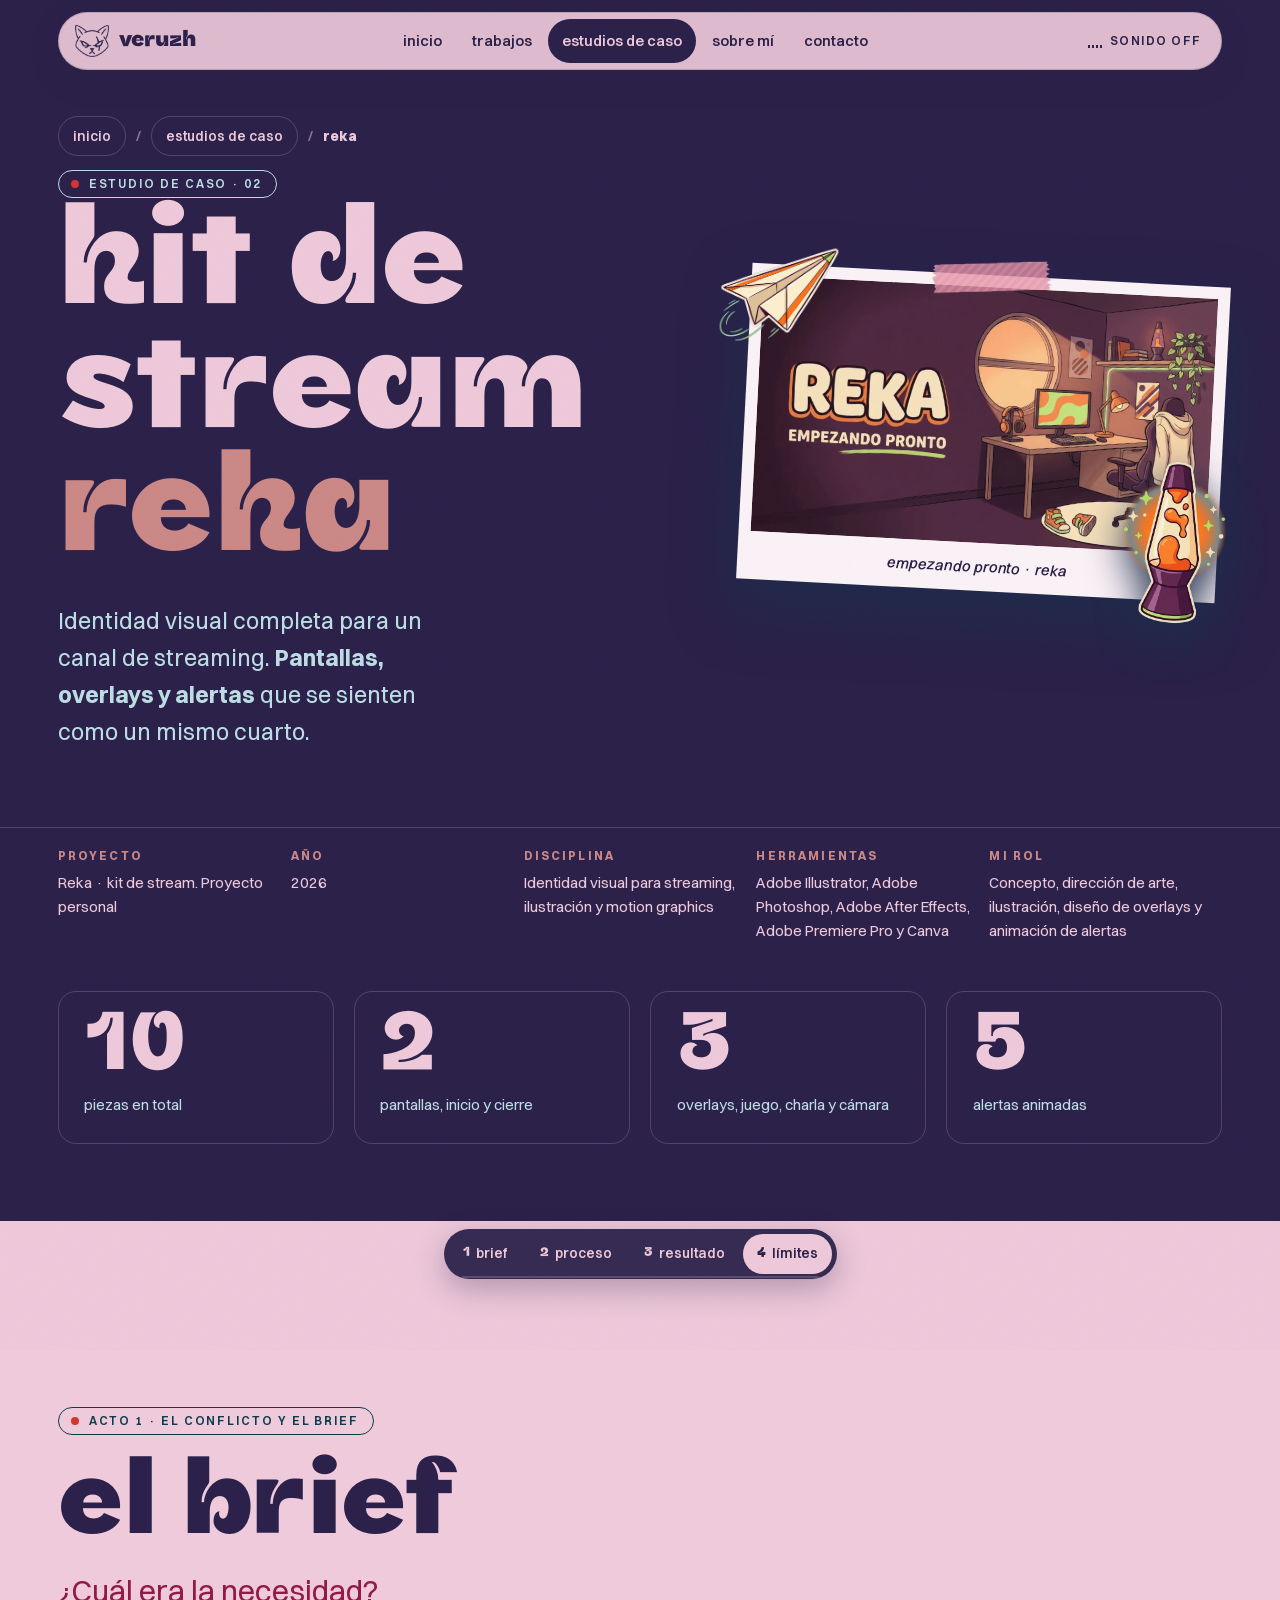
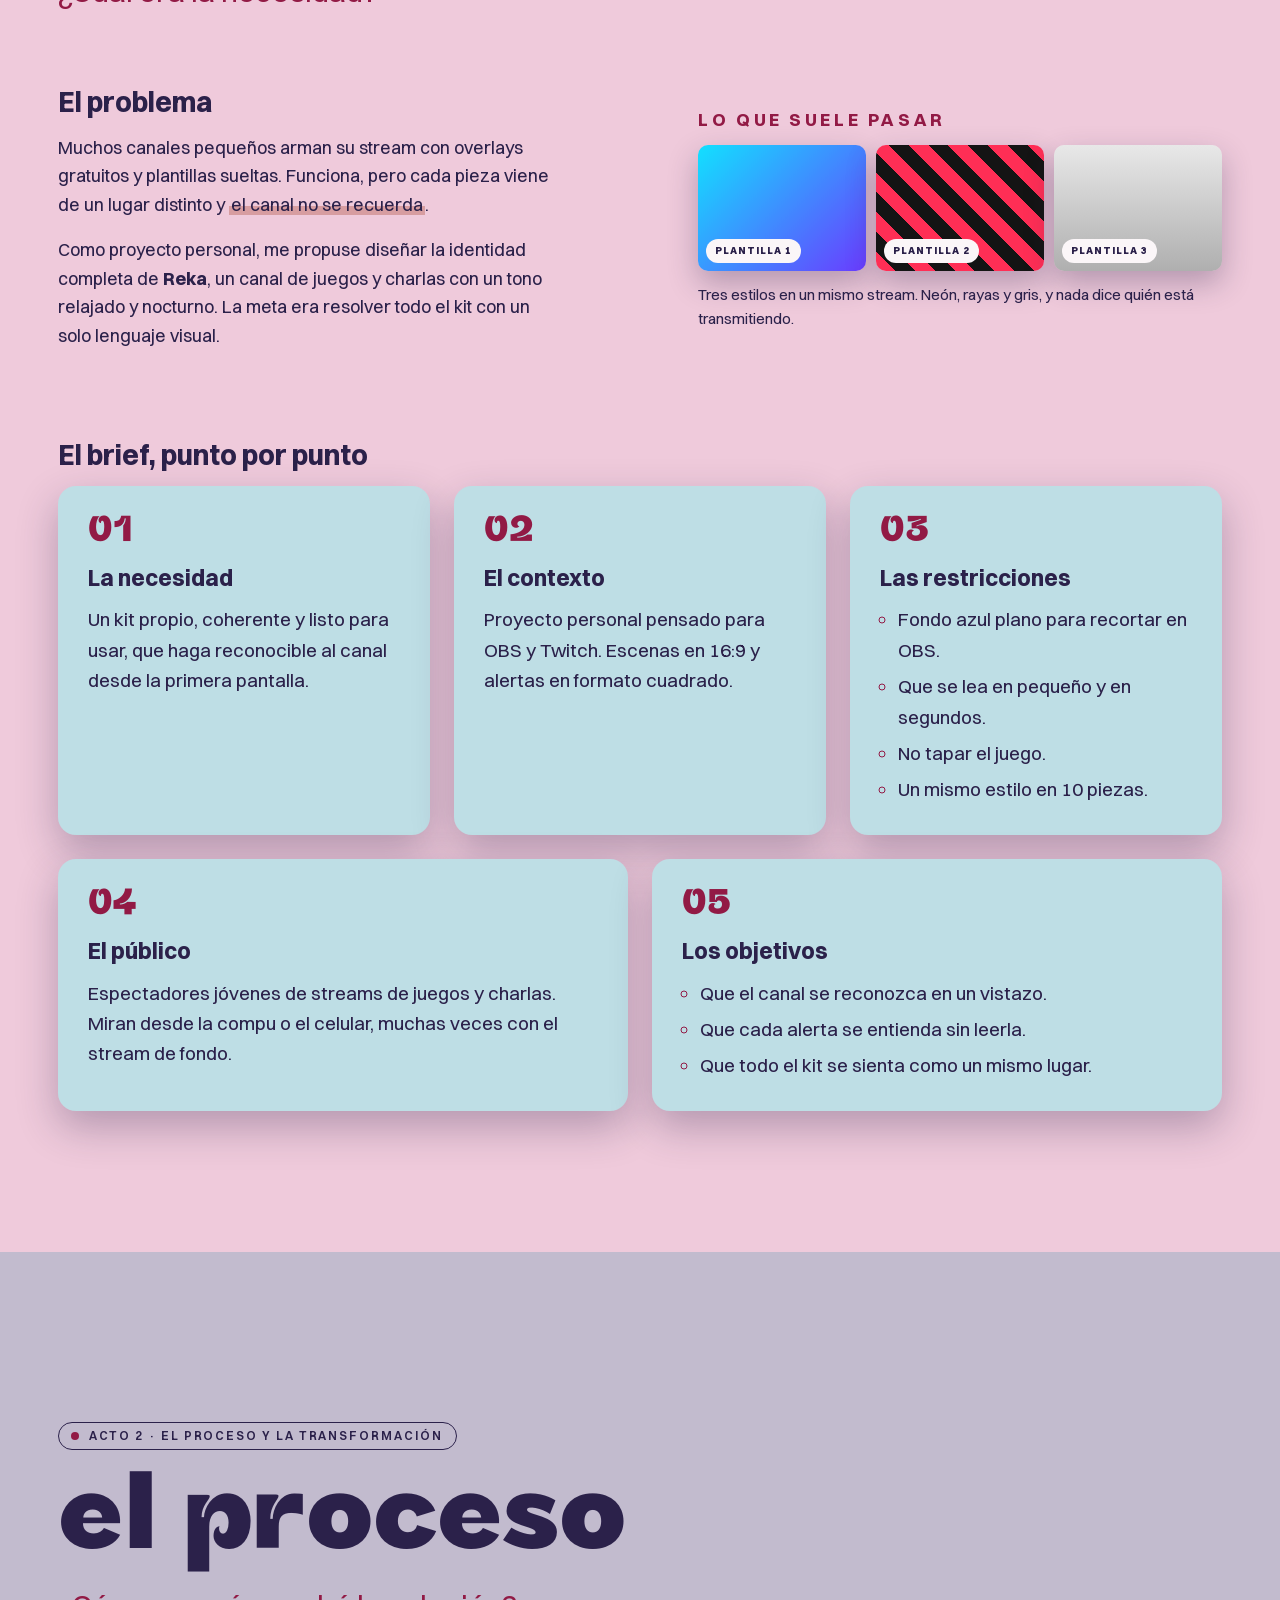
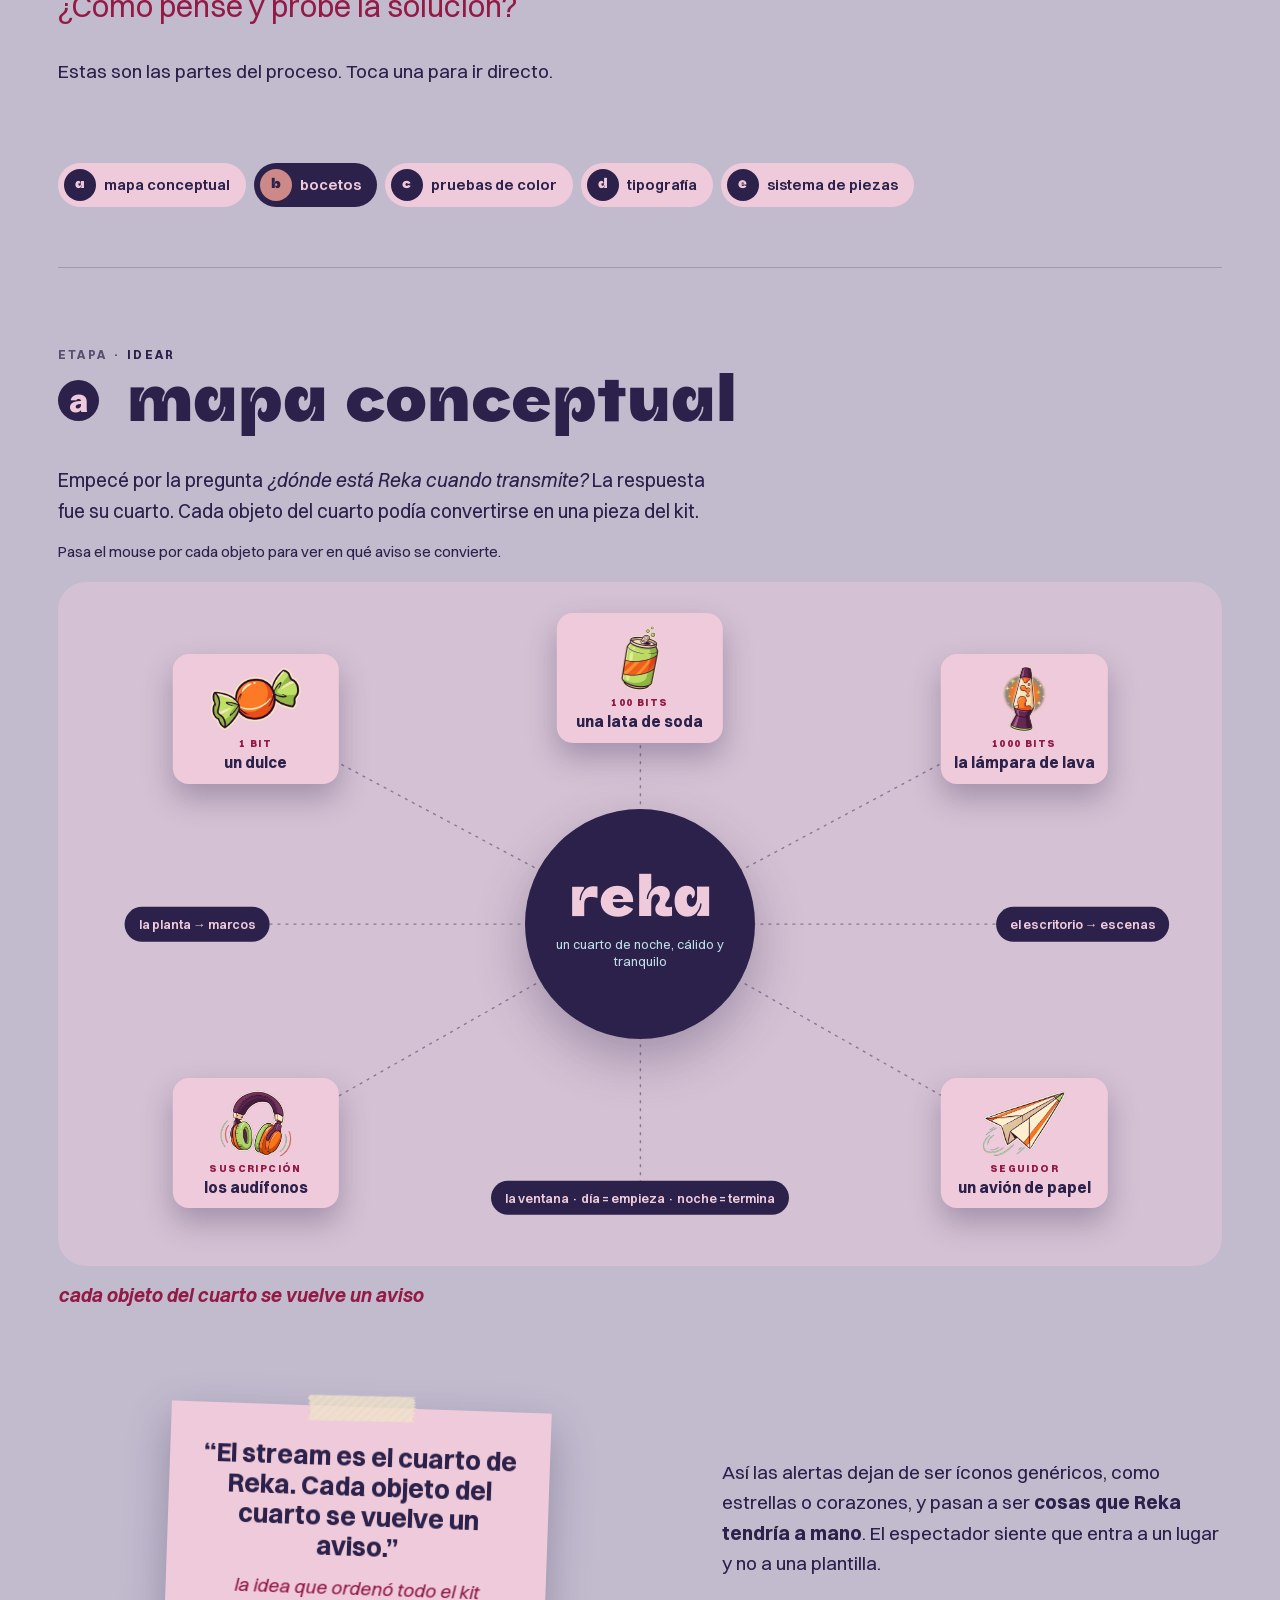
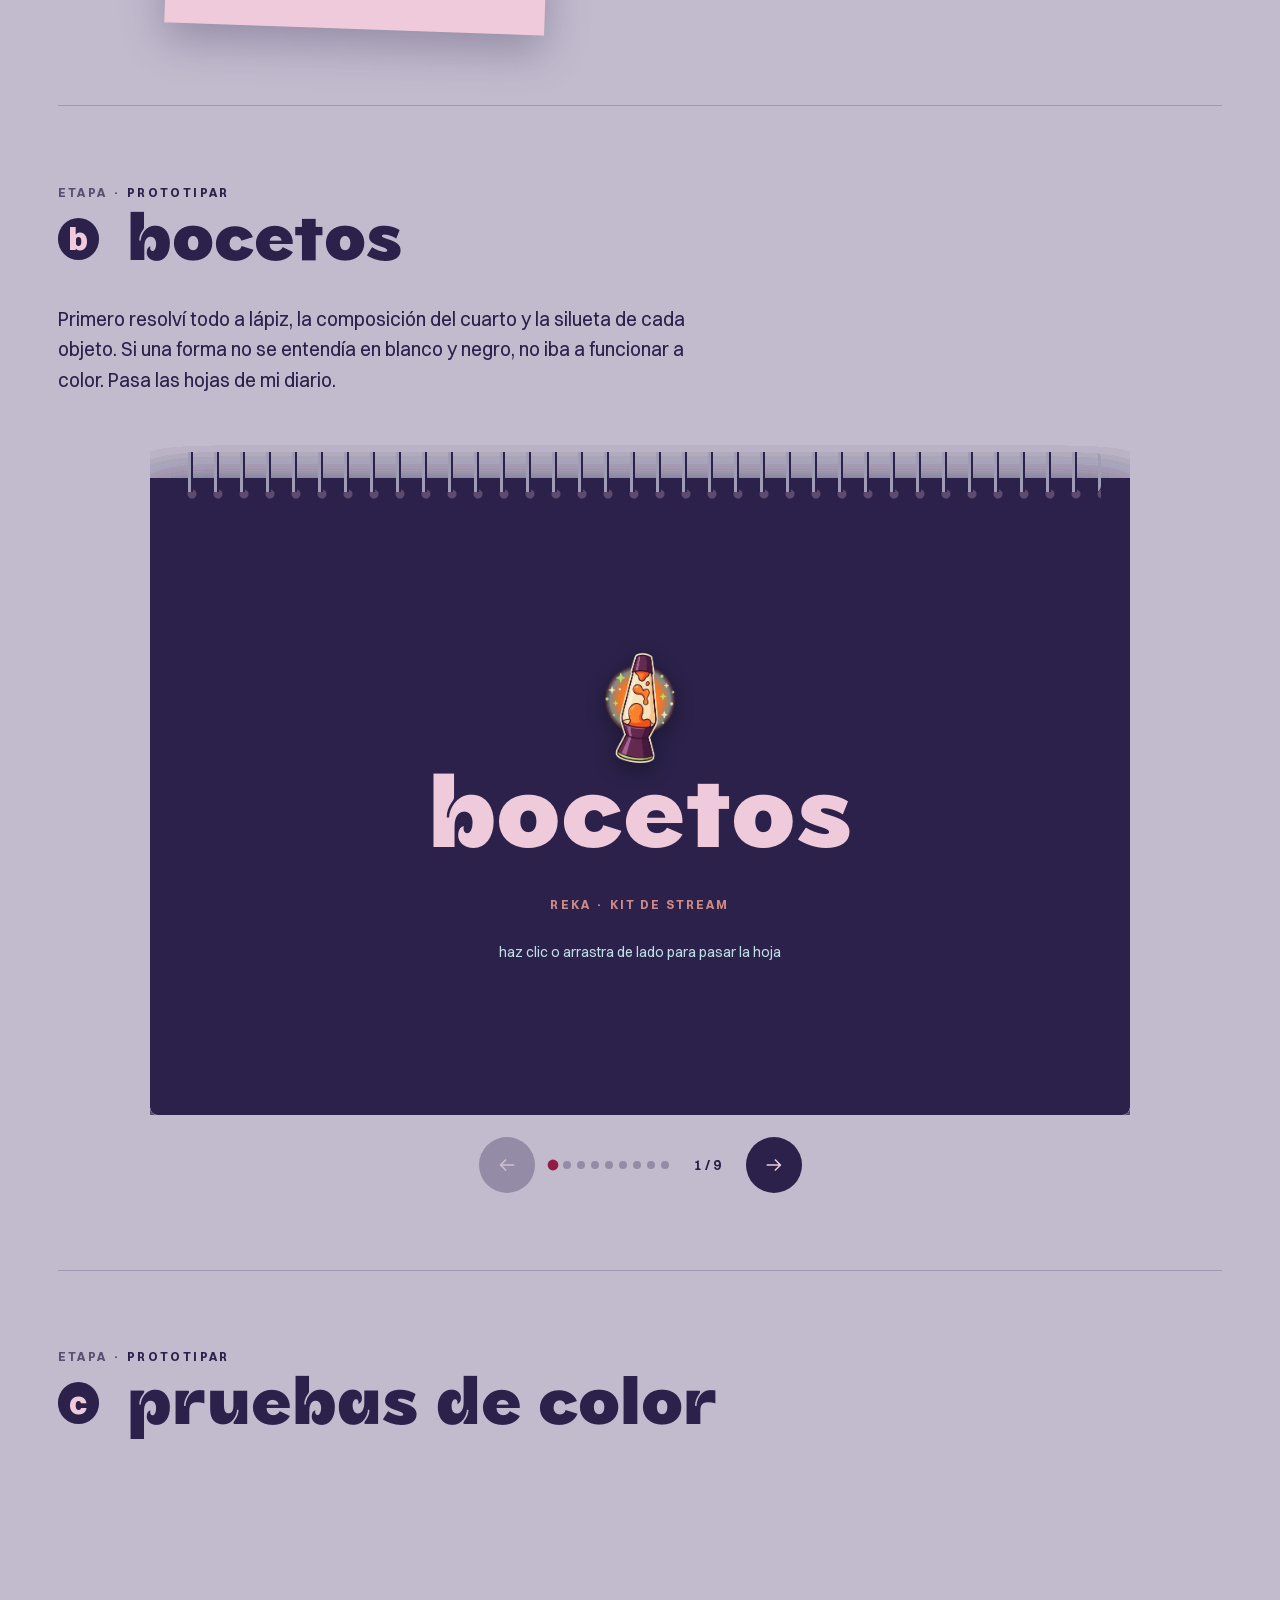
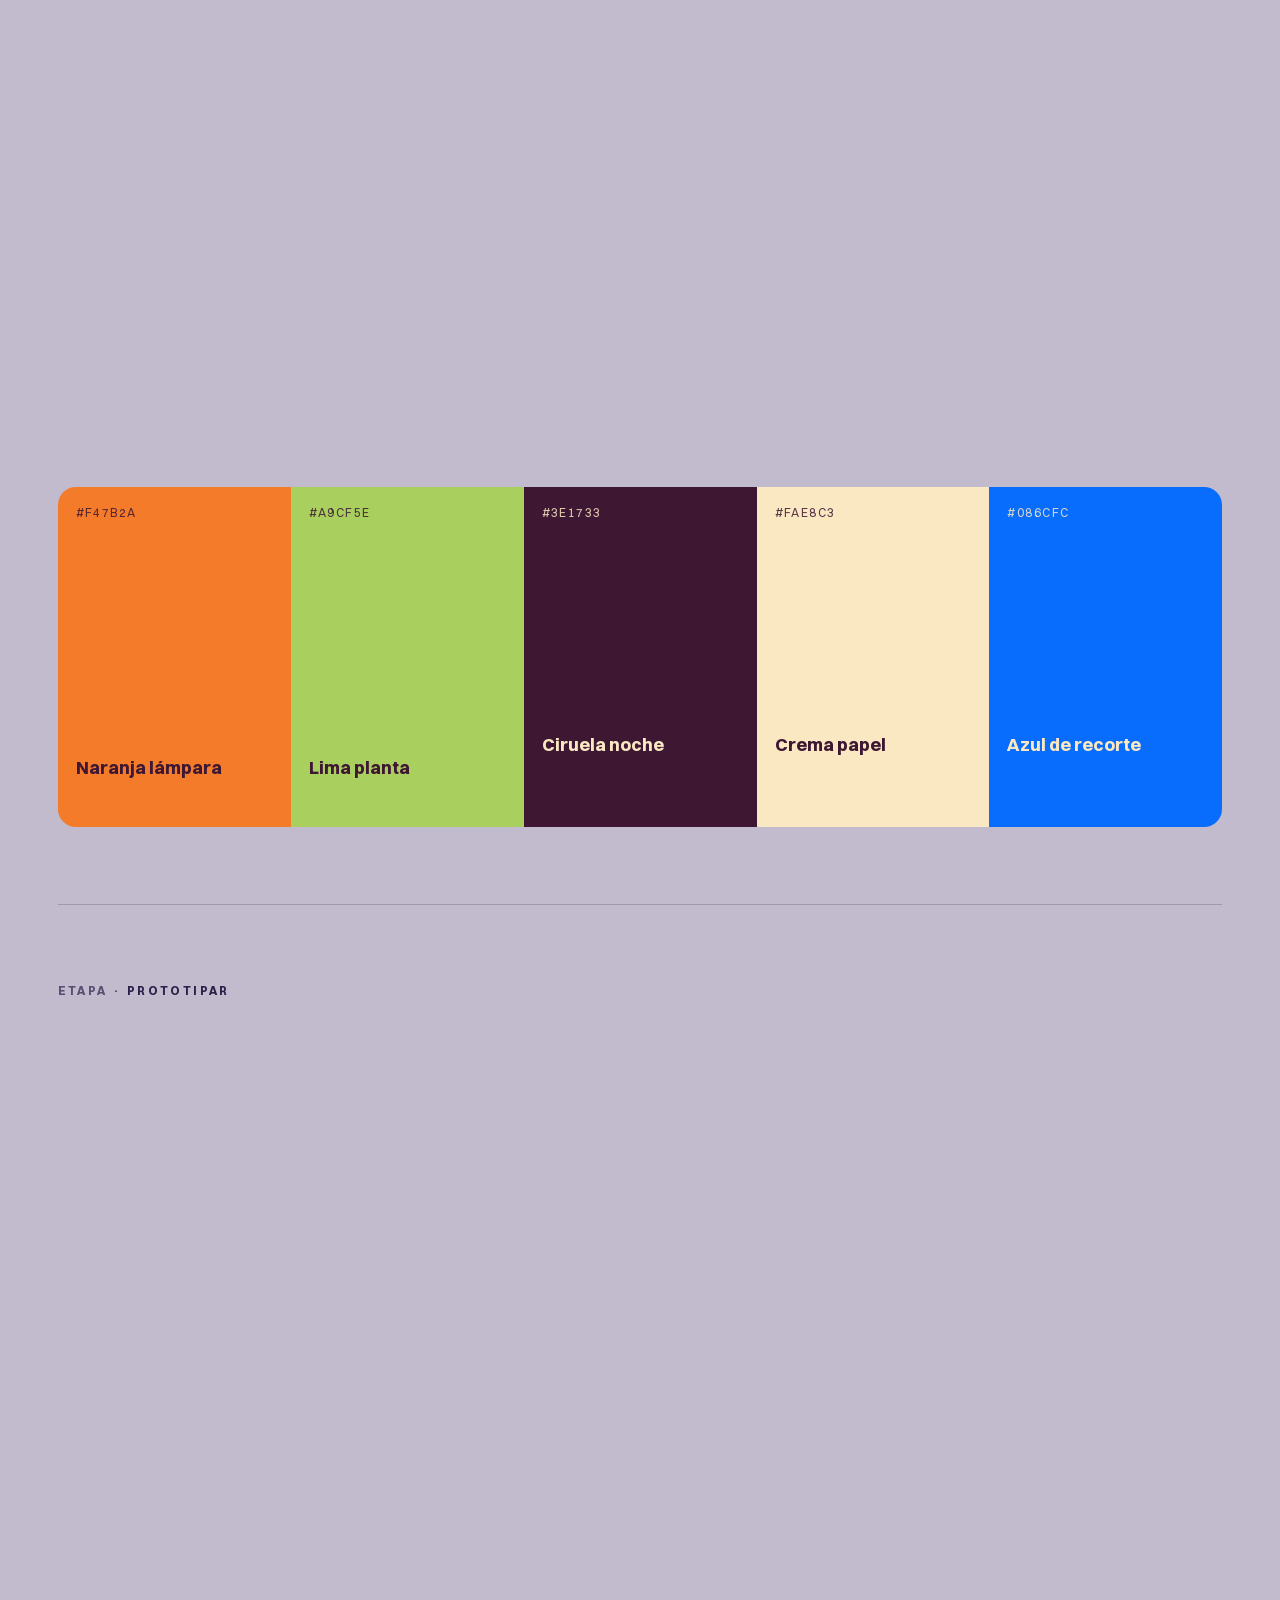
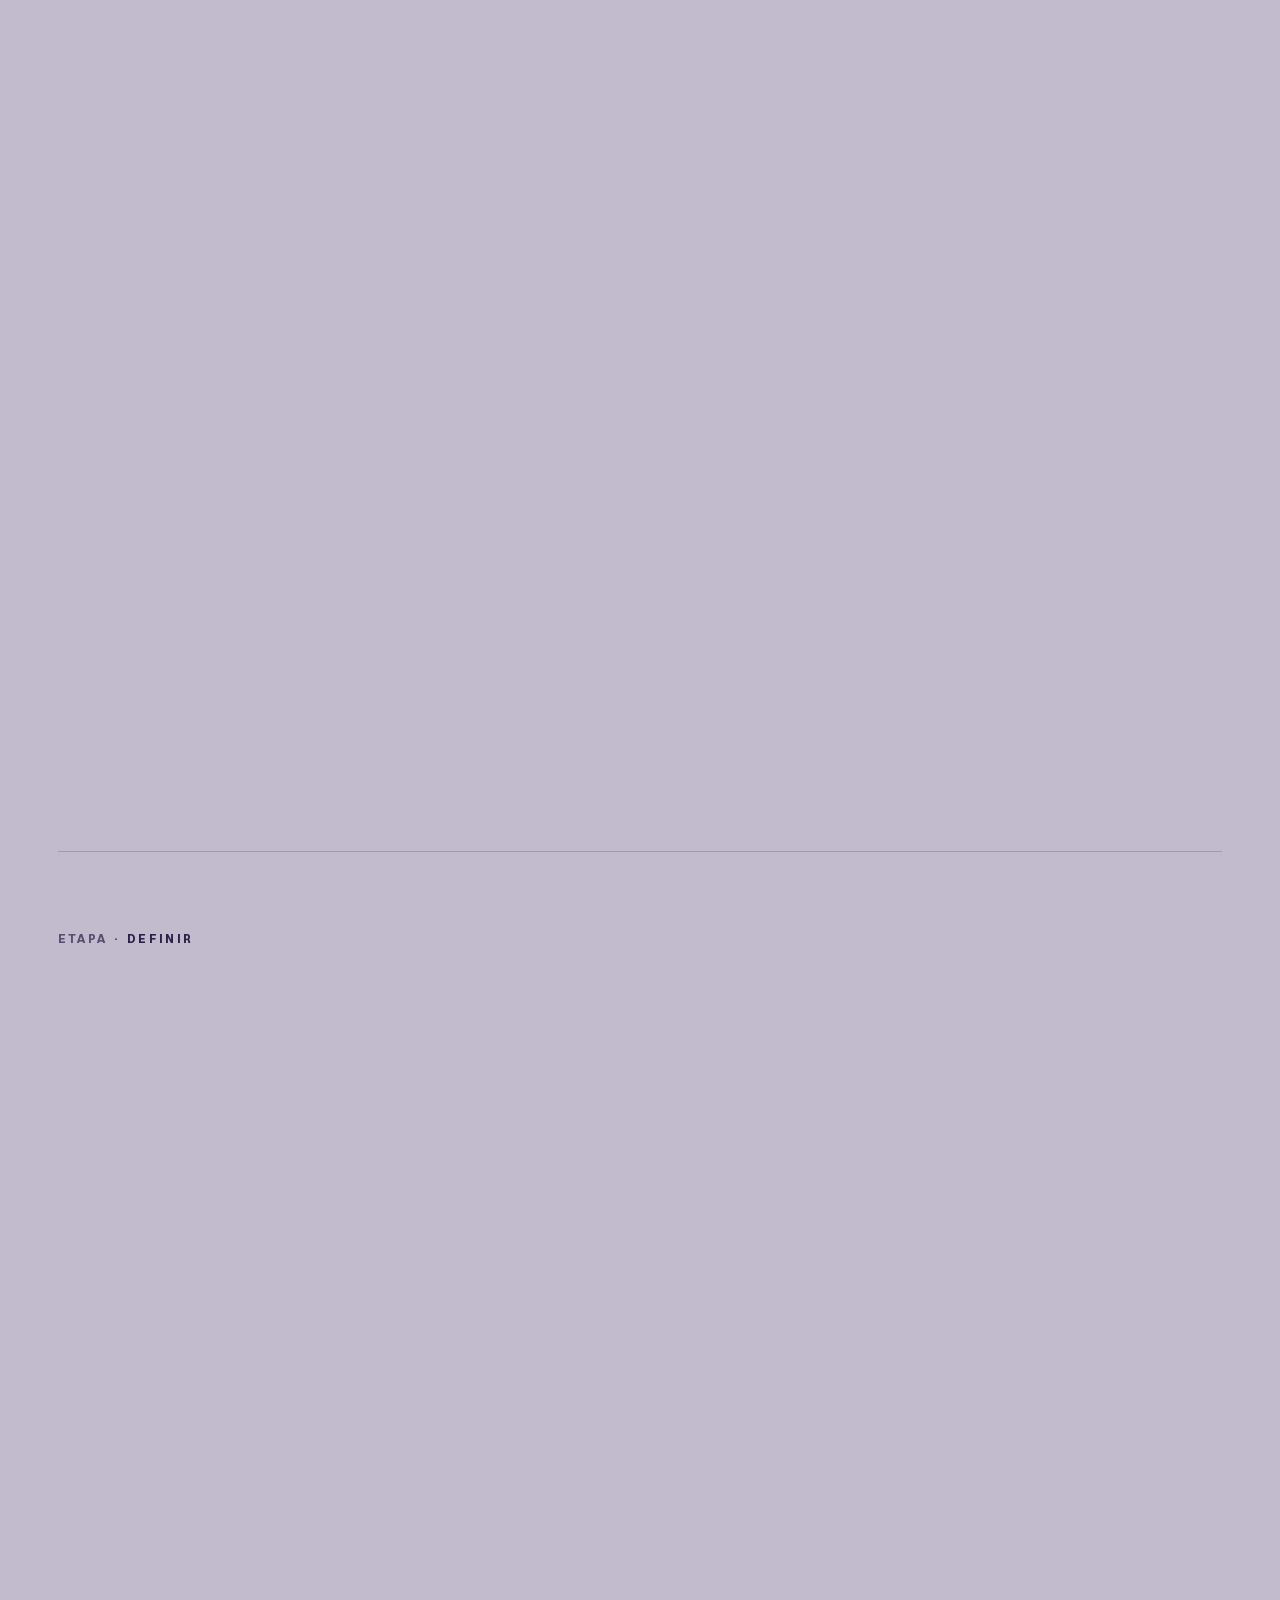
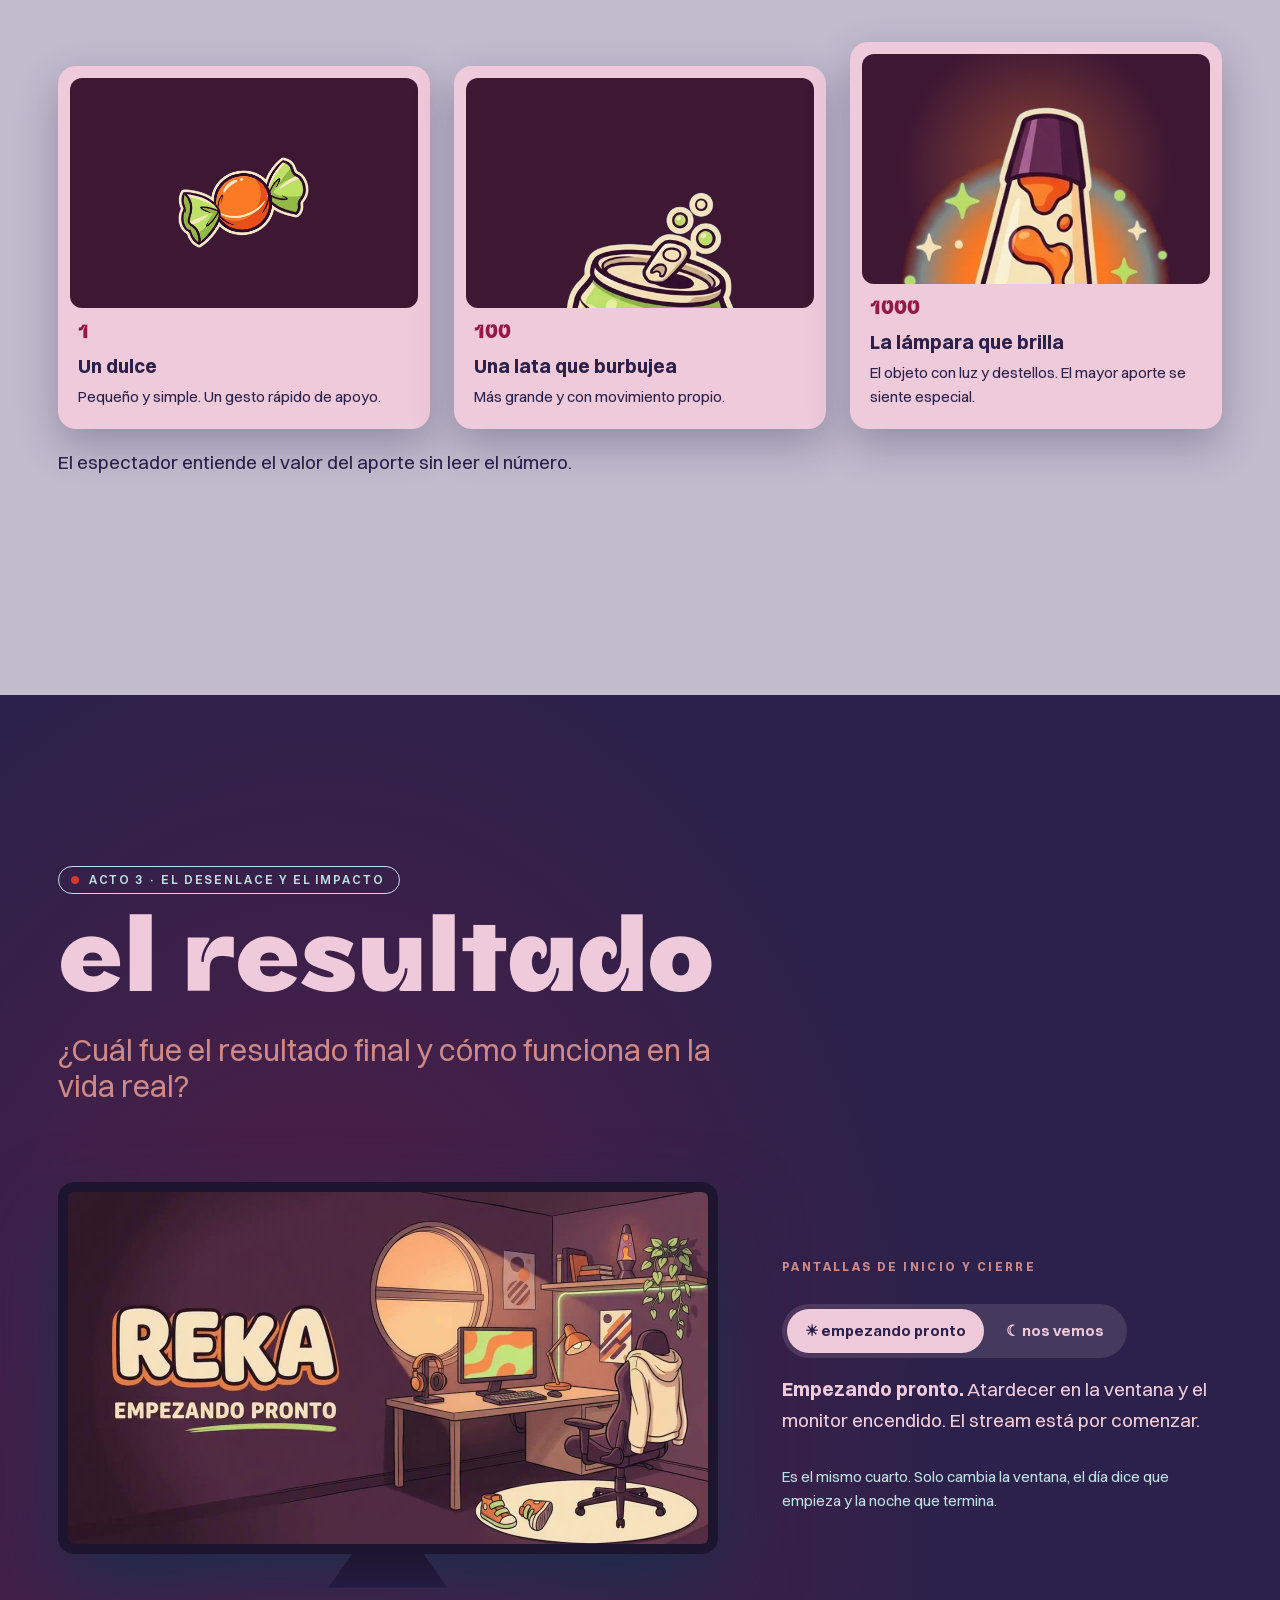
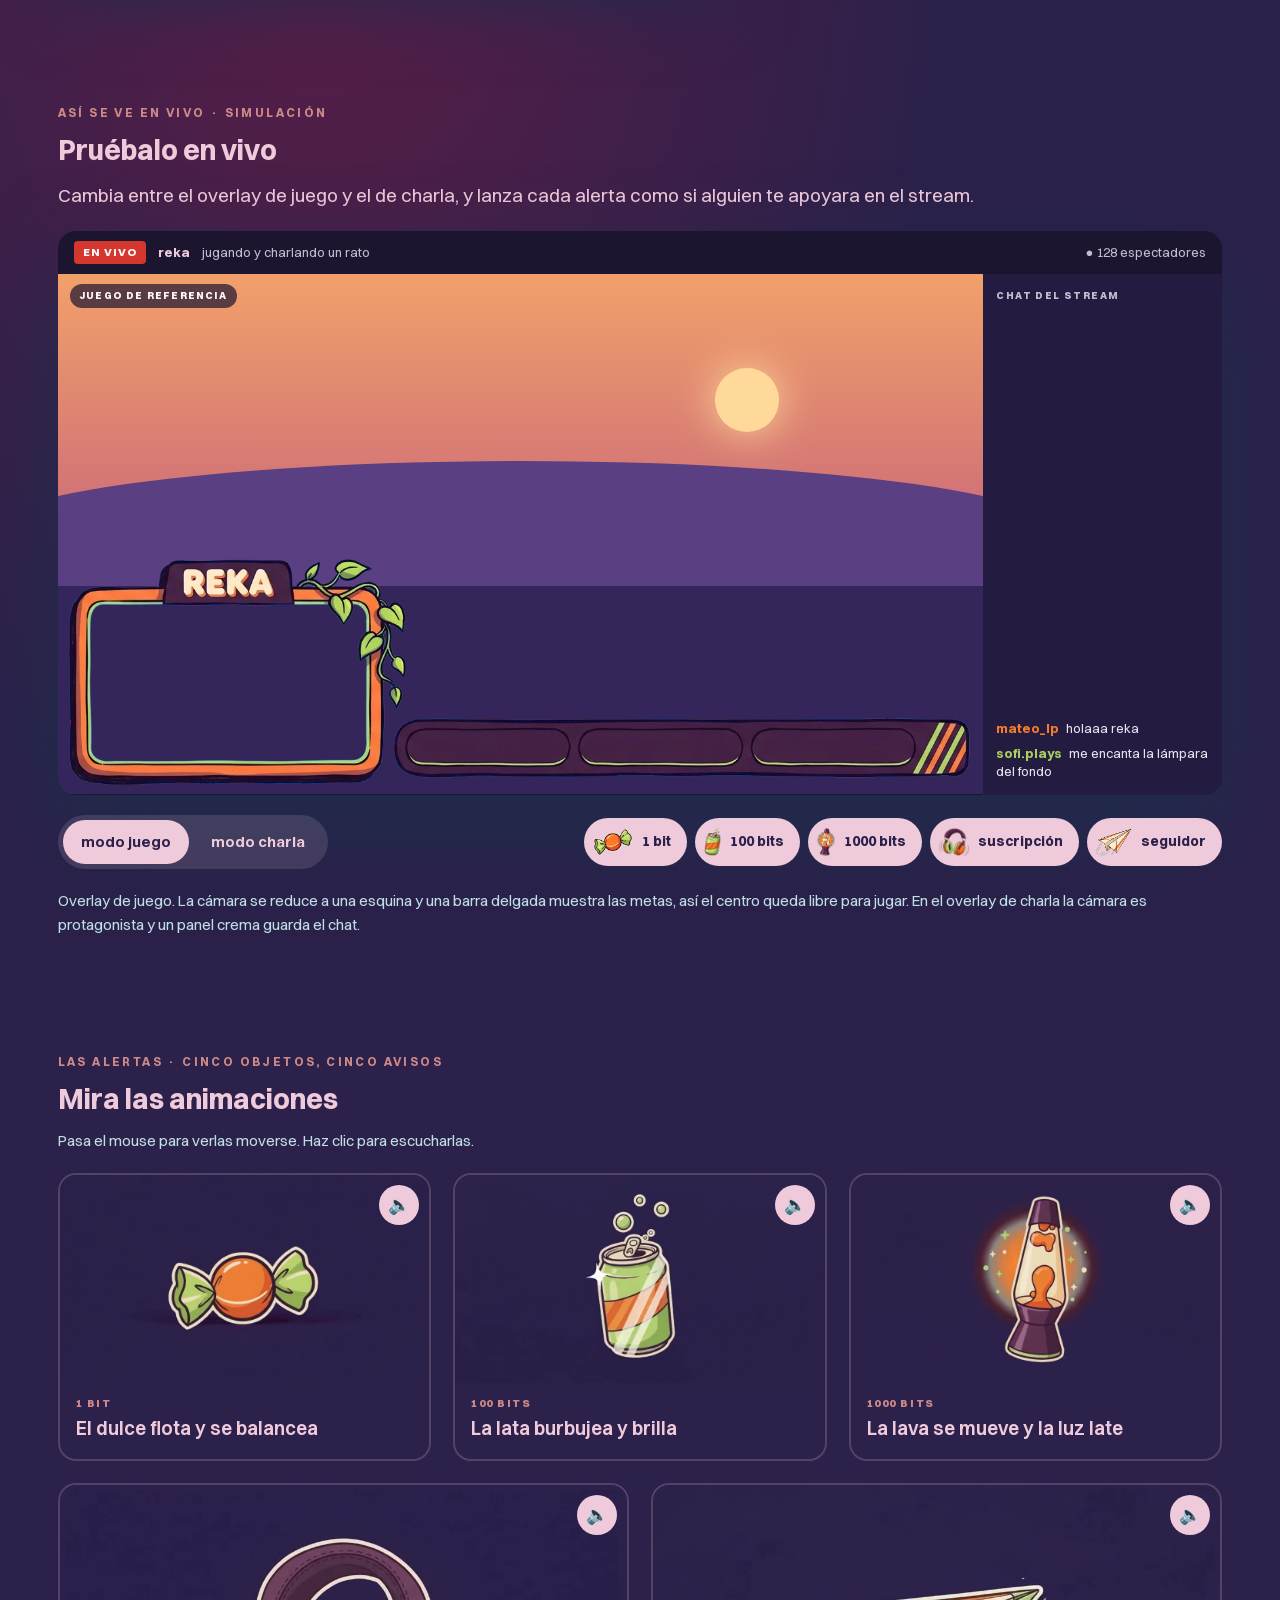
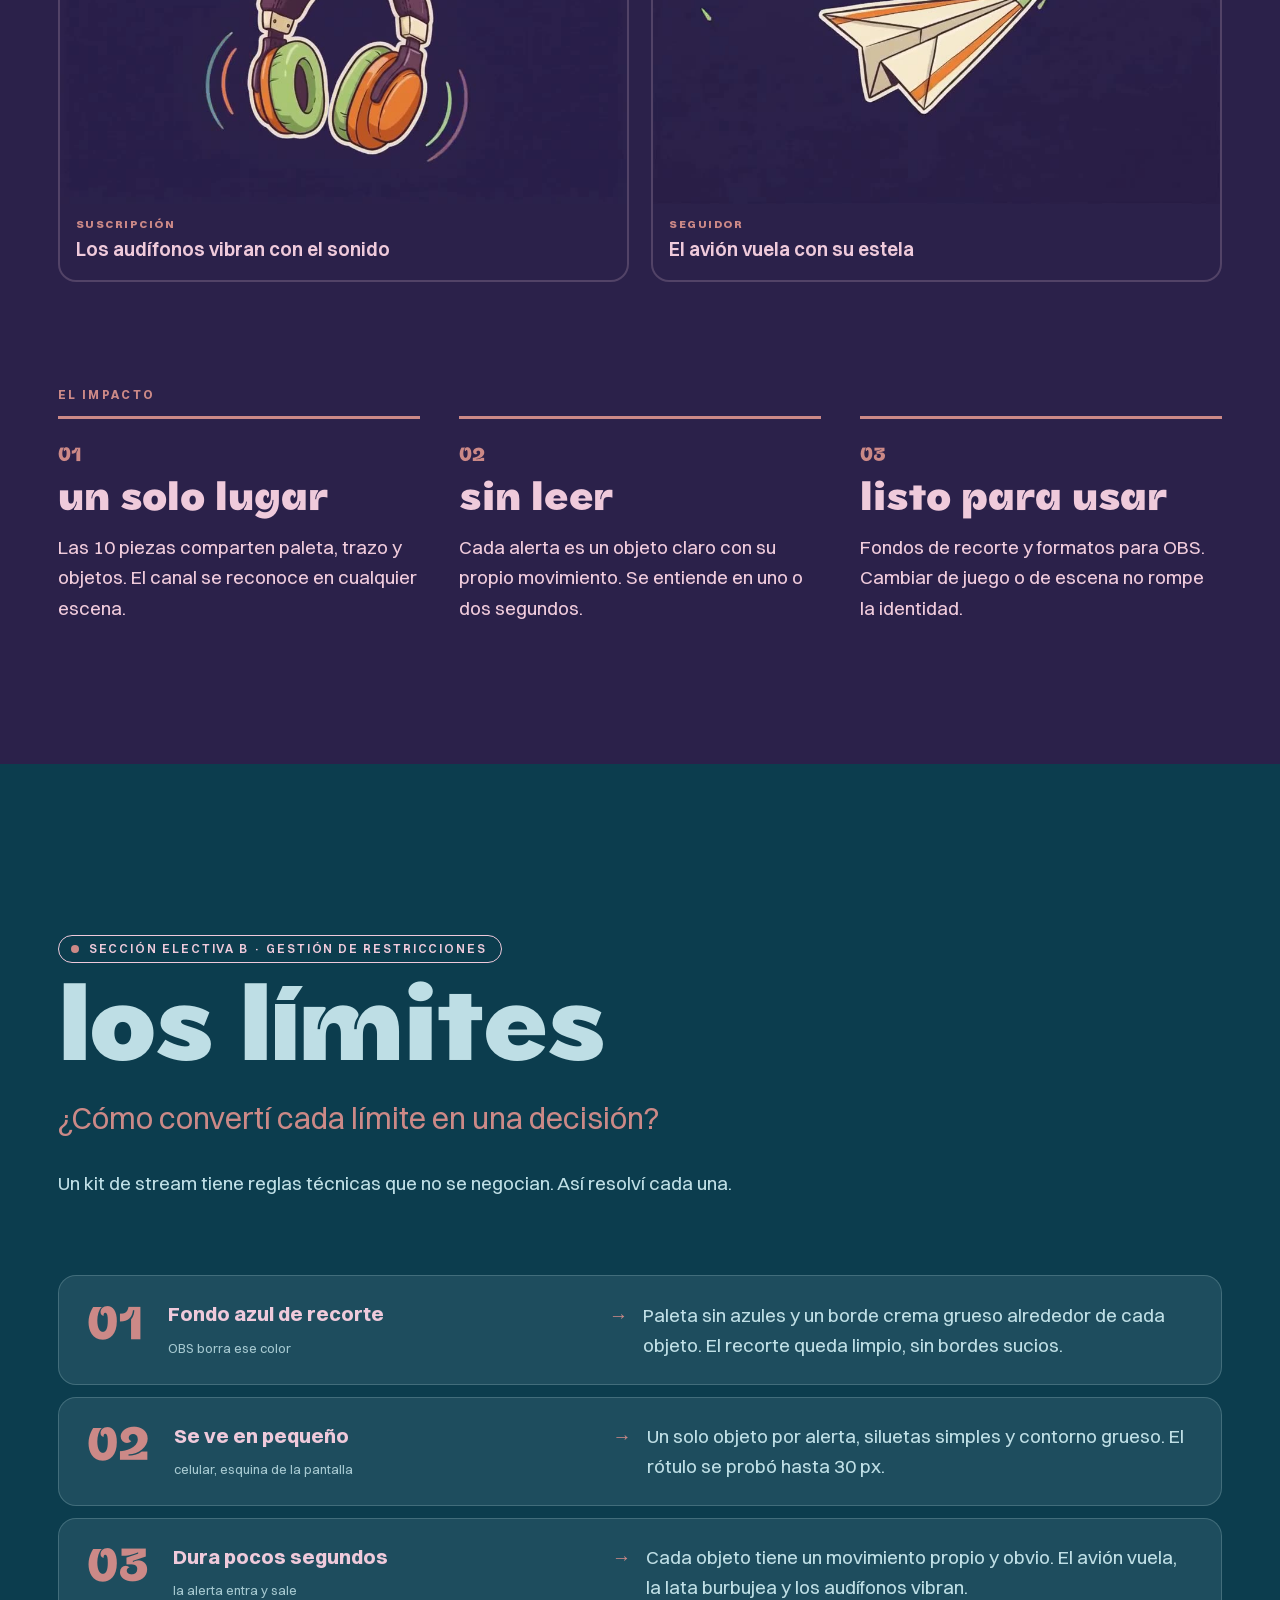
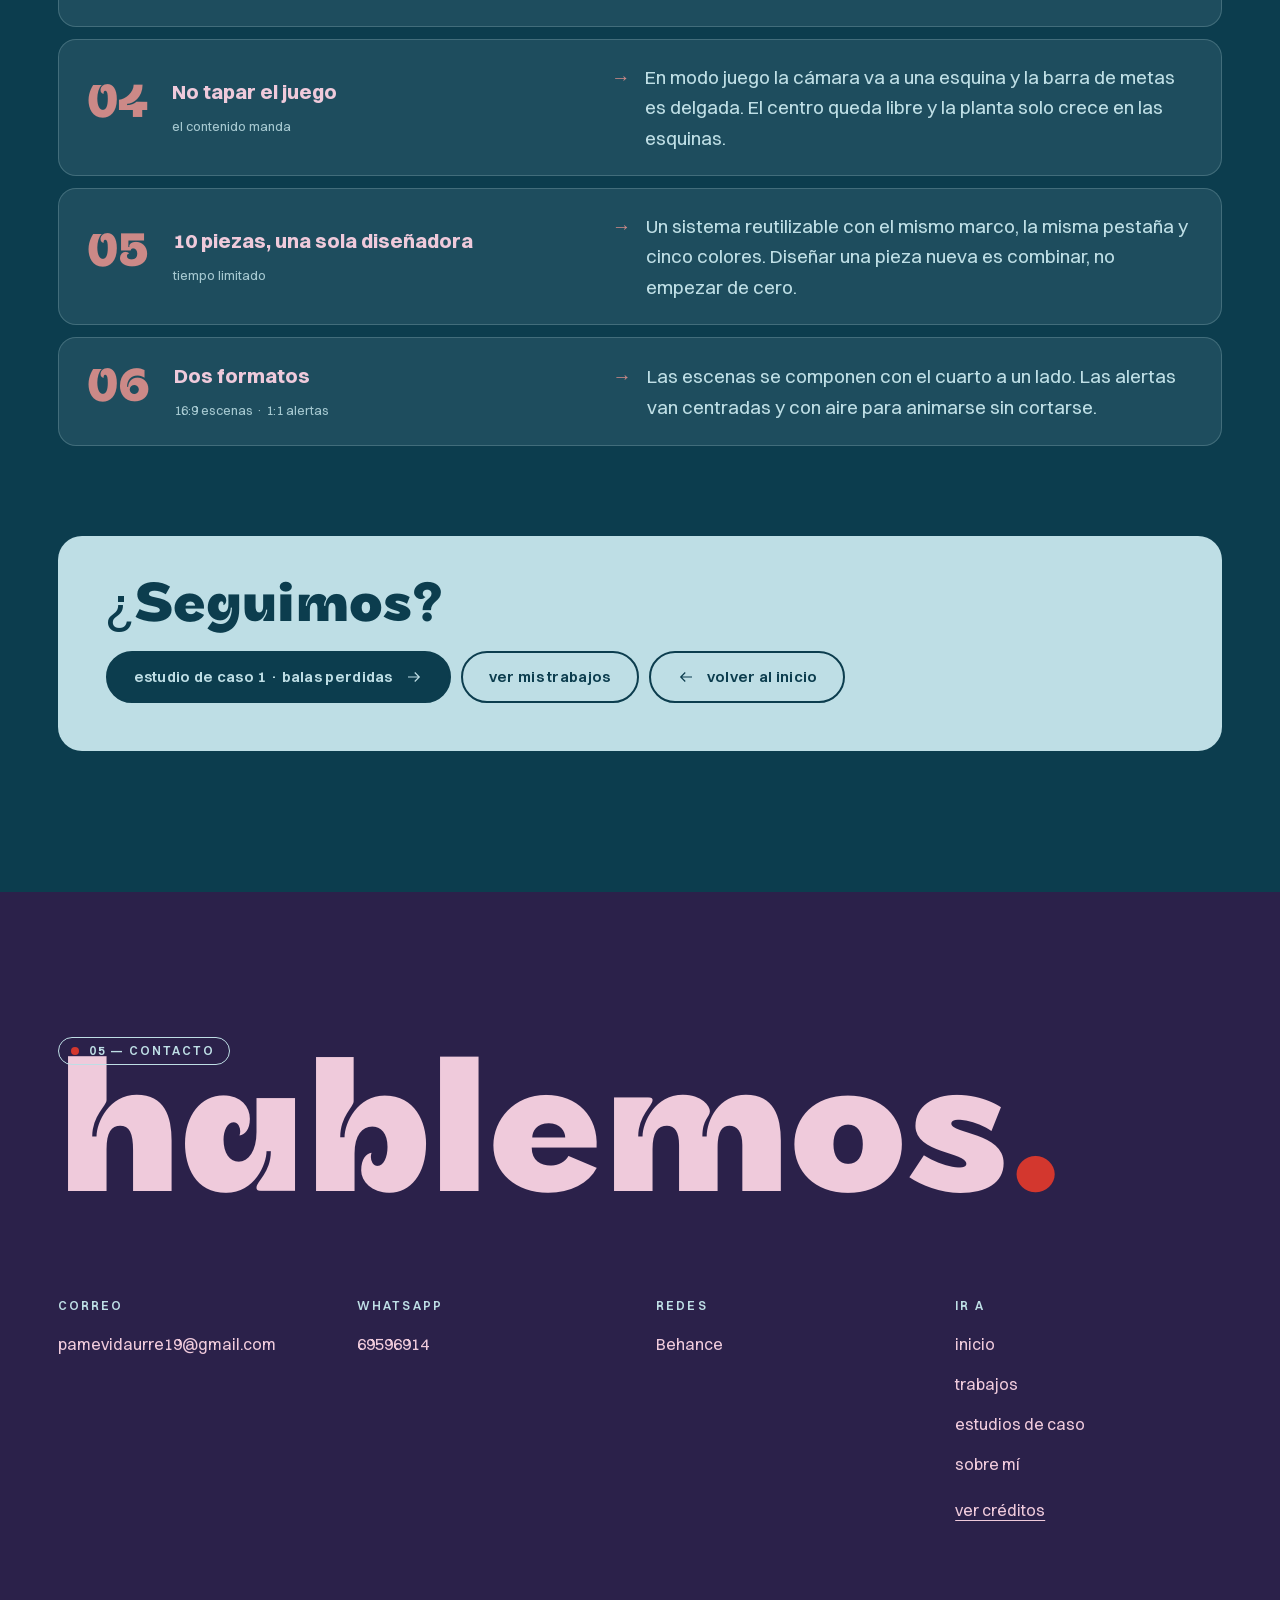
==== commit 11d5b6fb: "Caso 2: diario de bocetos, escala tipográfica con la letra de Reka, sin dato técnico" ====
--- a/estudio-de-caso-2.html
+++ b/estudio-de-caso-2.html
@@ -196,20 +196,128 @@
         </div>
       </div>
 
-      <!-- b · BOCETOS -->
+      <!-- b · BOCETOS: el diario de bocetos que pasa hojas (igual que en el caso 1)
+           Cada hoja muestra el boceto a lápiz y la pieza final a color. -->
       <div class="parte" id="bocetos">
         <p class="parte__etapa">prototipar</p>
         <h3 class="parte__titulo revela"><b>b</b> bocetos</h3>
-        <p class="parte__intro revela">Primero resolví todo a lápiz, la composición del cuarto y la silueta de cada objeto. Si una forma no se entendía en blanco y negro, no iba a funcionar a color.</p>
-        <button type="button" class="libreta revela" data-ampliar="assets/img/reka/bocetos.jpg" data-cursor="ampliar" aria-label="Ampliar los bocetos del cuaderno">
-          <img src="assets/img/reka/bocetos.jpg" alt="Cuaderno abierto con bocetos a lápiz. A la izquierda el cuarto con el nombre Reka; a la derecha el dulce, la lata, la lámpara, los audífonos, el avión y un marco con una enredadera" loading="lazy" width="1600" height="1198">
-          <span class="mockup__lupa" aria-hidden="true">ampliar +</span>
-        </button>
-        <ol class="hallazgos hallazgos--3">
-          <li class="papel revela"><b>01</b><strong>El cuarto.</strong> El nombre a la izquierda y el cuarto a la derecha, con espacio libre para leer “empezando pronto” sin ruido.</li>
-          <li class="papel revela" data-retraso="1"><b>02</b><strong>Los objetos.</strong> Un objeto por alerta, con contorno grueso y líneas de movimiento.</li>
-          <li class="papel revela" data-retraso="2"><b>03</b><strong>Los marcos.</strong> La enredadera crece solo en las esquinas y nunca sobre el juego.</li>
-        </ol>
+        <p class="parte__intro revela">Primero resolví todo a lápiz, la composición del cuarto y la silueta de cada objeto. Si una forma no se entendía en blanco y negro, no iba a funcionar a color. Pasa las hojas de mi diario.</p>
+
+        <div class="bloc revela" data-bloc>
+          <!-- Cada hoja se da vuelta cuando su casilla (checkbox) se marca.
+               Las marcan los botones, las flechas del teclado o el dedo. -->
+          <input class="bloc__casilla" type="checkbox" id="hoja-1" tabindex="-1" aria-hidden="true">
+          <input class="bloc__casilla" type="checkbox" id="hoja-2" tabindex="-1" aria-hidden="true">
+          <input class="bloc__casilla" type="checkbox" id="hoja-3" tabindex="-1" aria-hidden="true">
+          <input class="bloc__casilla" type="checkbox" id="hoja-4" tabindex="-1" aria-hidden="true">
+          <input class="bloc__casilla" type="checkbox" id="hoja-5" tabindex="-1" aria-hidden="true">
+          <input class="bloc__casilla" type="checkbox" id="hoja-6" tabindex="-1" aria-hidden="true">
+          <input class="bloc__casilla" type="checkbox" id="hoja-7" tabindex="-1" aria-hidden="true">
+          <input class="bloc__casilla" type="checkbox" id="hoja-8" tabindex="-1" aria-hidden="true">
+
+          <div class="bloc__marco" data-cursor="pasa la hoja">
+            <div class="bloc__libreta">
+              <div class="bloc__espiral" aria-hidden="true"></div>
+
+              <!-- HOJA 1: tapa del diario -->
+              <div class="bloc__hoja" id="h1">
+                <div class="bloc__cara bloc__cara--frente bloc__tapa">
+                  <img src="assets/img/reka/lampara.webp" alt="" class="bloc__flor bloc__flor--lampara">
+                  <p class="bloc__tapa-titulo">bocetos</p>
+                  <p class="bloc__tapa-sub">reka · kit de stream</p>
+                  <p class="bloc__tapa-pista"><span class="solo-mouse">haz clic o arrastra de lado para pasar la hoja</span><span class="solo-tactil">desliza con el dedo para pasar la hoja</span></p>
+                </div>
+                <div class="bloc__cara bloc__cara--dorso"></div>
+              </div>
+
+              <div class="bloc__hoja" id="h2">
+                <div class="bloc__cara bloc__cara--frente">
+                  <p class="bloc__nota">el cuarto de día · pantalla de inicio <span>el nombre a la izquierda y el cuarto a la derecha, con aire para leer “empezando pronto”</span></p>
+                  <div class="bloc__par bloc__par--ancho">
+                    <figure><img src="assets/img/reka/boceto-pantalla-inicio.jpg" alt="Boceto a lápiz del cuarto con el rótulo Reka empezando pronto" loading="lazy"><figcaption>boceto</figcaption></figure>
+                    <figure><img src="assets/img/reka/pantalla-inicio.jpg" alt="Pantalla de inicio final a color" loading="lazy"><figcaption>final</figcaption></figure>
+                  </div>
+                </div>
+                <div class="bloc__cara bloc__cara--dorso"></div>
+              </div>
+              <div class="bloc__hoja" id="h3">
+                <div class="bloc__cara bloc__cara--frente">
+                  <p class="bloc__nota">1 bit · el dulce <span>pequeño y simple, un gesto rápido de apoyo</span></p>
+                  <div class="bloc__par bloc__par--objeto">
+                    <figure><img src="assets/img/reka/boceto-dulce.jpg" alt="Boceto a lápiz del dulce" loading="lazy"><figcaption>boceto</figcaption></figure>
+                    <figure><img src="assets/img/reka/dulce.webp" alt="Dulce final a color" loading="lazy"><figcaption>final</figcaption></figure>
+                  </div>
+                </div>
+                <div class="bloc__cara bloc__cara--dorso"></div>
+              </div>
+              <div class="bloc__hoja" id="h4">
+                <div class="bloc__cara bloc__cara--frente">
+                  <p class="bloc__nota">100 bits · la lata <span>más grande, con burbujas que la hacen moverse</span></p>
+                  <div class="bloc__par bloc__par--objeto">
+                    <figure><img src="assets/img/reka/boceto-lata.jpg" alt="Boceto a lápiz de la lata de soda" loading="lazy"><figcaption>boceto</figcaption></figure>
+                    <figure><img src="assets/img/reka/lata.webp" alt="Lata de soda final a color" loading="lazy"><figcaption>final</figcaption></figure>
+                  </div>
+                </div>
+                <div class="bloc__cara bloc__cara--dorso"></div>
+              </div>
+              <div class="bloc__hoja" id="h5">
+                <div class="bloc__cara bloc__cara--frente">
+                  <p class="bloc__nota">1000 bits · la lámpara de lava <span>el objeto con luz y destellos, el aporte más especial</span></p>
+                  <div class="bloc__par bloc__par--objeto">
+                    <figure><img src="assets/img/reka/boceto-lampara.jpg" alt="Boceto a lápiz de la lámpara de lava" loading="lazy"><figcaption>boceto</figcaption></figure>
+                    <figure><img src="assets/img/reka/lampara.webp" alt="Lámpara de lava final a color" loading="lazy"><figcaption>final</figcaption></figure>
+                  </div>
+                  <span class="bloc__sello">el más grande</span>
+                </div>
+                <div class="bloc__cara bloc__cara--dorso"></div>
+              </div>
+              <div class="bloc__hoja" id="h6">
+                <div class="bloc__cara bloc__cara--frente">
+                  <p class="bloc__nota">suscripción · los audífonos <span>líneas de sonido a los lados para que se sienta la vibración</span></p>
+                  <div class="bloc__par bloc__par--objeto">
+                    <figure><img src="assets/img/reka/boceto-audifonos.jpg" alt="Boceto a lápiz de los audífonos" loading="lazy"><figcaption>boceto</figcaption></figure>
+                    <figure><img src="assets/img/reka/audifonos.webp" alt="Audífonos finales a color" loading="lazy"><figcaption>final</figcaption></figure>
+                  </div>
+                </div>
+                <div class="bloc__cara bloc__cara--dorso"></div>
+              </div>
+              <div class="bloc__hoja" id="h7">
+                <div class="bloc__cara bloc__cara--frente">
+                  <p class="bloc__nota">seguidor · el avión de papel <span>la estela dibuja el vuelo, alguien nuevo llega al cuarto</span></p>
+                  <div class="bloc__par bloc__par--objeto">
+                    <figure><img src="assets/img/reka/boceto-avion.jpg" alt="Boceto a lápiz del avión de papel" loading="lazy"><figcaption>boceto</figcaption></figure>
+                    <figure><img src="assets/img/reka/avion.webp" alt="Avión de papel final a color" loading="lazy"><figcaption>final</figcaption></figure>
+                  </div>
+                </div>
+                <div class="bloc__cara bloc__cara--dorso"></div>
+              </div>
+              <div class="bloc__hoja" id="h8">
+                <div class="bloc__cara bloc__cara--frente">
+                  <p class="bloc__nota">el cuarto de noche · pantalla de cierre <span>el mismo cuarto con luna en la ventana, el stream terminó</span></p>
+                  <div class="bloc__par bloc__par--ancho">
+                    <figure><img src="assets/img/reka/boceto-pantalla-cierre.jpg" alt="Boceto a lápiz del cuarto de noche con el rótulo nos vemos en el próximo stream" loading="lazy"><figcaption>boceto</figcaption></figure>
+                    <figure><img src="assets/img/reka/pantalla-cierre.jpg" alt="Pantalla de cierre final a color" loading="lazy"><figcaption>final</figcaption></figure>
+                  </div>
+                </div>
+                <div class="bloc__cara bloc__cara--dorso"></div>
+              </div>
+
+              <!-- contratapa (no se da vuelta) -->
+              <div class="bloc__contratapa">
+                <img src="assets/img/logo/gato-rosa.png" alt="" width="80" height="76">
+                <p>fin del diario</p>
+                <button type="button" class="boton" data-bloc-reiniciar>volver a la tapa</button>
+              </div>
+            </div>
+          </div>
+
+          <div class="bloc__controles">
+            <button type="button" class="bloc__boton" data-bloc-anterior aria-label="Hoja anterior"><span data-flecha="180"></span></button>
+            <div class="bloc__puntos" aria-hidden="true"></div>
+            <span class="bloc__contador" aria-live="polite">1 / 9</span>
+            <button type="button" class="bloc__boton" data-bloc-siguiente aria-label="Hoja siguiente"><span data-flecha></span></button>
+          </div>
+        </div>
       </div>
 
       <!-- c · PRUEBAS DE COLOR -->
@@ -279,12 +387,14 @@
             </ul>
           </div>
         </div>
-        <!-- prueba de escala hecha en HTML: el mismo rótulo a tres tamaños -->
+        <!-- prueba de escala: el mismo rótulo de Reka en los tres tamaños del kit -->
         <div class="escala revela">
-          <span class="escala__reka" style="--t:clamp(46px,7vw,104px)">REKA<small>pantallas</small></span>
-          <span class="escala__reka" style="--t:clamp(28px,3.6vw,50px)">REKA<small>overlay</small></span>
-          <span class="escala__reka" style="--t:clamp(18px,2vw,28px)">REKA<small>cámara</small></span>
-          <p>Prueba de escala. El rótulo debía funcionar desde la pantalla completa hasta la pestaña de la cámara.</p>
+          <div class="escala__tamanos">
+            <img src="assets/img/reka/escala-pantallas.jpg" alt="Rótulo Reka en tamaño grande, para pantallas" width="670" height="360" style="--w:670">
+            <img src="assets/img/reka/escala-overlay.jpg" alt="Rótulo Reka en tamaño mediano, para el overlay" width="330" height="360" style="--w:330">
+            <img src="assets/img/reka/escala-camara.jpg" alt="Rótulo Reka en tamaño chico, para la pestaña de la cámara" width="190" height="360" style="--w:190">
+          </div>
+          <p>Prueba de escala. El mismo rótulo debía funcionar desde la pantalla completa hasta la pestaña de la cámara.</p>
         </div>
       </div>
 
@@ -414,10 +524,6 @@
             <video src="assets/video/reka-seguidor.mp4" poster="assets/img/posters/reka-seguidor.jpg" muted loop playsinline preload="none" aria-label="Alerta de seguidor: el avión vuela con su estela"></video>
             <span class="alerta__info"><small>seguidor</small>El avión vuela con su estela</span><span class="alerta__sonido" aria-hidden="true">🔈</span>
           </button>
-          <div class="alerta alerta--nota papel revela" data-retraso="2">
-            <p class="mini-titulo">dato técnico</p>
-            <p>En OBS cada alerta va sobre el azul de recorte. Aquí lo quité para que veas solo el objeto.</p>
-          </div>
         </div>
       </div>
 
--- a/css/caso2.css
+++ b/css/caso2.css
@@ -72,12 +72,18 @@
 .cuarto__nota { margin-top: 14px; min-height: 2.6em; color: var(--vino); font-weight: 650; font-style: italic; }
 .pista-oscura { font-size: 15px; }
 
-/* ─── BOCETOS ─────────────────────────────────────────────────── */
-.libreta { position: relative; display: block; width: 100%; margin: 18px 0 clamp(28px, 4vw, 48px); border-radius: 14px; overflow: hidden; box-shadow: 0 30px 60px var(--sombra); background: #FBF6F8; }
-.libreta img { width: 100%; height: auto; transition: transform 1s cubic-bezier(.2, .8, .2, 1); }
-@media (hover: hover) { .libreta:hover img { transform: scale(1.02); } }
-.hallazgos--3 { grid-template-columns: repeat(3, minmax(0, 1fr)); }
-.hallazgos strong { display: block; margin-bottom: 4px; }
+/* ─── BOCETOS: diario de 8 hojas ─────────────────────────────────
+   caso.css trae el diario con 5 hojas; aquí se amplía a 8.          */
+#h1 { z-index: 9; } #h2 { z-index: 8; } #h3 { z-index: 7; } #h4 { z-index: 6; }
+#h5 { z-index: 5; } #h6 { z-index: 4; } #h7 { z-index: 3; } #h8 { z-index: 2; }
+#hoja-6:checked ~ .bloc__marco #h6,
+#hoja-7:checked ~ .bloc__marco #h7,
+#hoja-8:checked ~ .bloc__marco #h8 { transform: rotateX(-180deg); }
+.bloc__flor--lampara { width: clamp(46px, 8cqw, 96px); filter: drop-shadow(0 6px 10px rgba(0, 0, 0, 0.35)); }
+/* la pieza final de cada objeto se ve como una calcomanía pegada en la hoja */
+.bloc__par--objeto figure:last-child img { filter: drop-shadow(0 6px 10px rgba(43, 33, 74, 0.35)); rotate: -3deg; }
+.bloc__par--ancho figure img { border-radius: 4px; }
+.bloc__par--ancho figure:last-child img { filter: drop-shadow(0 8px 14px rgba(43, 33, 74, 0.3)); }
 
 /* ─── COLOR Y TIPOGRAFÍA ──────────────────────────────────────── */
 .descartes--4 { grid-template-columns: repeat(4, minmax(0, 1fr)); margin-bottom: clamp(40px, 5vw, 64px); }
@@ -95,11 +101,11 @@
 .capas-letra li { display: flex; align-items: center; gap: 10px; }
 .capas-letra i { width: 16px; height: 16px; border-radius: 4px; background: var(--c); box-shadow: inset 0 0 0 1px color-mix(in srgb, var(--indigo) 30%, transparent); }
 
-/* prueba de escala en HTML: rótulo crema, contorno ciruela y sombra naranja */
-.escala { display: flex; flex-wrap: wrap; align-items: flex-end; gap: clamp(16px, 3vw, 40px); margin-top: 18px; padding: clamp(20px, 3vw, 34px); border-radius: 22px; background: var(--k-ciruela); color: var(--k-crema); }
-.escala__reka { display: grid; font-family: var(--f-titulo); font-size: var(--t); line-height: 0.9; color: var(--k-crema); text-shadow: 0 0.06em 0 var(--k-naranja); letter-spacing: 0.01em; }
-.escala__reka small { font-family: var(--f-texto); font-size: 11px; font-weight: 800; letter-spacing: 0.16em; text-transform: uppercase; color: var(--k-lima); margin-top: 8px; text-shadow: none; }
-.escala p { flex: 1 1 220px; font-size: 15px; max-width: 34ch; margin-left: auto; color: var(--k-crema); }
+/* prueba de escala: las tres piezas del rótulo real, a su tamaño relativo */
+.escala { margin-top: 18px; padding: clamp(16px, 3vw, 30px); border-radius: 22px; background: var(--k-ciruela); color: var(--k-crema); display: grid; gap: 14px; }
+.escala__tamanos { display: flex; align-items: flex-end; }
+.escala__tamanos img { width: calc(var(--w) / 1190 * 100%); height: auto; }
+.escala p { font-size: 15px; max-width: 60ch; }
 
 /* ─── SISTEMA ─────────────────────────────────────────────────── */
 .sistema { display: grid; grid-template-columns: 1.6fr 1fr; gap: clamp(20px, 3vw, 40px); align-items: center; margin: 18px 0 clamp(40px, 5vw, 64px); }
@@ -177,7 +183,10 @@
 /* ─── VIDEOS DE LAS ALERTAS ───────────────────────────────────── */
 .alertas { margin-bottom: clamp(60px, 8vw, 110px); }
 .alertas header { margin-bottom: 20px; }
-.alertas__grid { display: grid; grid-template-columns: repeat(3, minmax(0, 1fr)); gap: clamp(12px, 2vw, 22px); }
+.alertas__grid { display: grid; grid-template-columns: repeat(6, minmax(0, 1fr)); gap: clamp(12px, 2vw, 22px); }
+/* 3 arriba y 2 abajo, más grandes */
+.alerta { grid-column: span 2; }
+.alerta:nth-child(n+4) { grid-column: span 3; }
 .alerta { position: relative; display: block; text-align: left; border-radius: 18px; overflow: hidden; background: var(--indigo); border: 2px solid color-mix(in srgb, var(--rosa) 20%, transparent); transition: border-color 0.3s, translate 0.4s; }
 .alerta video { display: block; width: 100%; aspect-ratio: 16 / 9; object-fit: cover; }
 .alerta__info { display: block; padding: 12px 16px 16px; color: var(--rosa); font-weight: 600; }
@@ -186,8 +195,6 @@
 .alerta.con-sonido { border-color: var(--coral); }
 .alerta.con-sonido .alerta__sonido { background: var(--coral); }
 @media (hover: hover) { .alerta:hover { translate: 0 -4px; border-color: var(--rosa); } }
-.alerta--nota { display: grid; align-content: center; gap: 6px; background: var(--rosa); color: var(--indigo); border: 0; }
-.acto--final .alerta--nota .mini-titulo { color: var(--vino); }
 .lecciones__lista--3 { grid-template-columns: repeat(3, minmax(0, 1fr)); }
 .acto--final .lecciones__lista li { border-top-color: var(--coral); }
 .acto--final .lecciones__lista b { color: var(--coral); }
@@ -213,6 +220,8 @@
   .rs__cuerpo { grid-template-columns: 1fr; }
   .rs__chat { max-height: 170px; }
   .alertas__grid { grid-template-columns: repeat(2, minmax(0, 1fr)); }
+  .alerta, .alerta:nth-child(n+4) { grid-column: auto; }
+  .alerta:last-child { grid-column: 1 / -1; }
   .limites li { grid-template-columns: auto 1fr; }
   .limites p { grid-column: 1 / -1; }
 }
@@ -228,7 +237,8 @@
   .objeto-mapa:last-of-type { grid-column: 1 / -1; }
   .chip-mapa { white-space: normal; text-align: center; border-radius: 14px; font-size: 13px; }
   .chip-mapa:last-of-type { grid-column: 1 / -1; }
-  .hallazgos--3, .descartes--4, .jerarquia, .alertas__grid, .lecciones__lista--3 { grid-template-columns: 1fr; }
+  .descartes--4, .jerarquia, .alertas__grid, .lecciones__lista--3 { grid-template-columns: 1fr; }
+  .alerta:last-child { grid-column: auto; }
   .jerarquia__img { height: 160px; }
   .rs__barra .rs__titulo { display: none; }
   .rs__chat { max-height: 150px; font-size: 12px; }
@@ -237,6 +247,4 @@
   .interruptor { width: 100%; }
   .interruptor button { flex: 1; padding: 0 10px; font-size: 14px; }
   .monitor__pantalla { border-width: 6px; }
-  .escala { flex-direction: row; }
-  .escala p { margin-left: 0; }
-}
+}
